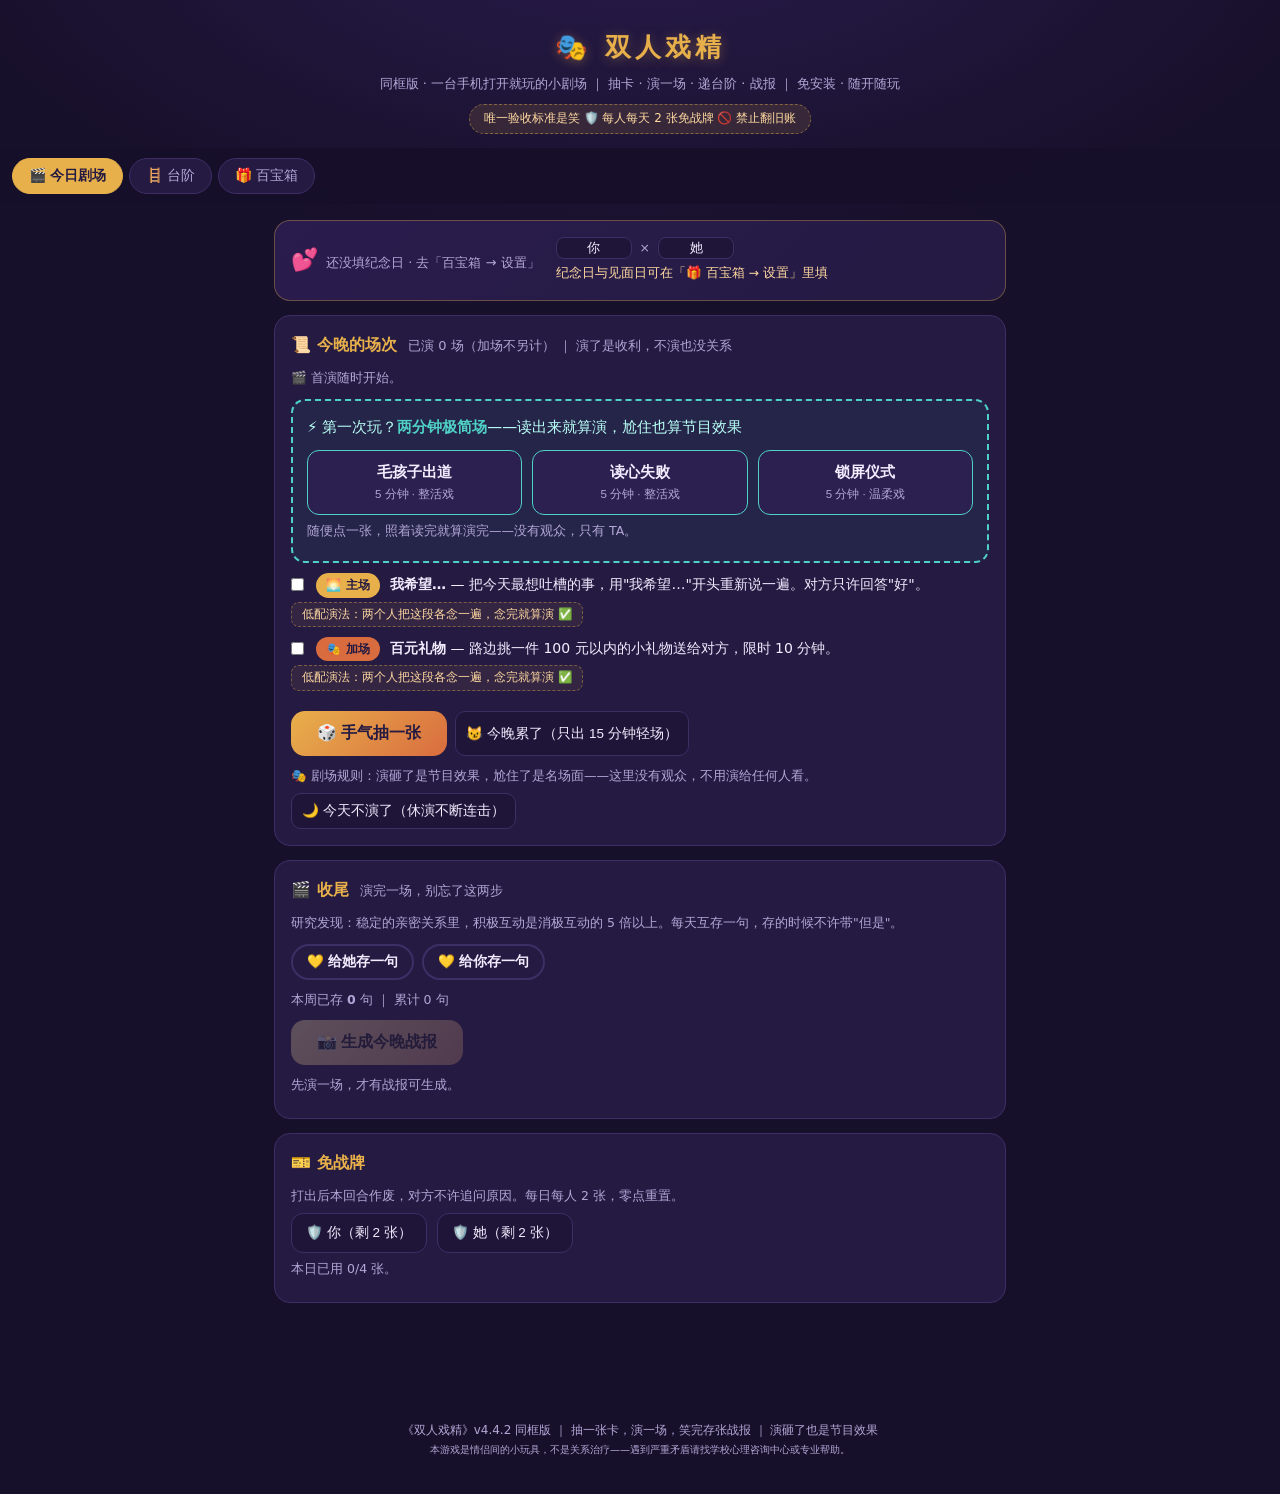
==== cloud/site/index.html @ 518f0c85 "v4.4.2: 遗留问题清理——A1 夸夸prompt改内联表单(微信iOS WebView prompt不稳定)/A2 备份卡下载链接按环境隐藏(微信主推复制到收藏)/A4 maxTouchPoin" ====
<!DOCTYPE html>
<html lang="zh-CN">
<head>
<meta charset="UTF-8">
<meta name="viewport" content="width=device-width, initial-scale=1.0">
<meta name="theme-color" content="#1c1330">
<meta name="description" content="双人戏精同框版 — 一台手机打开就玩的情侣小剧场：抽一张卡演一场、吵架递台阶、睡前互夸存战报。免安装、随开随玩。">
<title>双人戏精 · 同框版 · 一台手机的小剧场</title>
<link rel="icon" href="data:image/svg+xml,<svg xmlns='http://www.w3.org/2000/svg' viewBox='0 0 100 100'><text y='.9em' font-size='90'>🎭</text></svg>">
<link rel="stylesheet" href="css/style.css">
</head>
<body>
<header class="site">
  <h1>🎭 双人戏精</h1>
  <div class="sub">同框版 · 一台手机打开就玩的小剧场 ｜ 抽卡 · 演一场 · 递台阶 · 战报 ｜ 免安装 · 随开随玩</div>
  <div class="rule">唯一验收标准是笑 🛡️ 每人每天 2 张免战牌 🚫 禁止翻旧账</div>
</header>

<nav class="tabs">
  <button data-tab="today">🎬 今日剧场</button>
  <button data-tab="ladder">🪜 台阶</button>
  <button data-tab="treasure">🎁 百宝箱</button>
</nav>

<main>
  <section class="view" id="view-today"></section>
  <section class="view" id="view-ladder"></section>
  <section class="view" id="view-treasure"></section>
</main>

<footer>《双人戏精》v4.4.2 同框版 ｜ 抽一张卡，演一场，笑完存张战报 ｜ 演砸了也是节目效果<br><small>本游戏是情侣间的小玩具，不是关系治疗——遇到严重矛盾请找学校心理咨询中心或专业帮助。</small></footer>

<script src="js/data.js"></script>
<script src="js/engine.js"></script>
<script src="js/capsules.js"></script>
<script src="js/cloud-sync.js"></script>
<script src="js/app.js"></script>
</body>
</html>
---- cloud/site/css/style.css ----
/* 《双人戏精》深夜剧场风 */
:root {
  --bg: #17102a; --bg2: #1f1538; --card: #241a42; --card2: #2c2050;
  --ink: #f2ecff; --muted: #b3a6d6; --line: #3d2f66;
  --gold: #e8b04b; --red: #e05555; --teal: #4fd1c5;
}
* { box-sizing: border-box; margin: 0; padding: 0; }
body { font-family: "Microsoft YaHei", "PingFang SC", system-ui, sans-serif;
  background: radial-gradient(1200px 600px at 50% -100px, #2a1c4d 0%, var(--bg) 60%);
  color: var(--ink); line-height: 1.65; min-height: 100vh; }

header.site { text-align: center; padding: 26px 16px 14px; }
header.site h1 { font-size: 26px; letter-spacing: 4px; color: var(--gold); text-shadow: 0 2px 12px rgba(232,176,75,.35); }
header.site .sub { color: var(--muted); font-size: 13px; margin-top: 4px; }
header.site .rule { margin-top: 10px; display: inline-block; font-size: 12px; color: #ffd9a0;
  background: rgba(232,176,75,.12); border: 1px dashed rgba(232,176,75,.45); border-radius: 999px; padding: 4px 14px; }

nav.tabs { position: sticky; top: 0; z-index: 50; display: flex; flex-wrap: wrap; gap: 6px; padding: 10px 12px;
  background: rgba(23,16,42,.92); backdrop-filter: blur(8px); }
nav.tabs button { flex: 0 0 auto; border: 1px solid var(--line); background: var(--card); color: var(--muted);
  font-size: 14px; padding: 8px 16px; border-radius: 999px; cursor: pointer; }
nav.tabs button.active { background: var(--gold); color: #241a42; font-weight: 800; border-color: var(--gold); }

main { max-width: 760px; margin: 0 auto; padding: 16px 14px 80px; }
section.view { display: none; }
section.view.active { display: block; }
.vt { font-size: 20px; margin: 8px 0 10px; color: var(--gold); }
.count { font-size: 13px; color: var(--muted); font-weight: 400; margin-left: 6px; }

.card { background: var(--card); border: 1px solid var(--line); border-radius: 16px; padding: 16px; margin-bottom: 14px; }
.card h3 { font-size: 16px; color: var(--gold); margin-bottom: 10px; }
.hint { font-size: 12.5px; color: var(--muted); margin: 6px 0; }
.hint.gold { color: #ffd9a0; }

/* 今日剧场 */
.stage-head { display: flex; flex-wrap: wrap; gap: 10px; align-items: center; justify-content: space-between; margin-bottom: 12px; }
.streak { font-size: 14px; color: #ffd9a0; background: rgba(232,176,75,.1); border: 1px solid rgba(232,176,75,.3);
  border-radius: 999px; padding: 6px 14px; }
.streak b { font-size: 18px; color: var(--gold); }
.names input { width: 76px; background: var(--bg2); border: 1px solid var(--line); color: var(--ink);
  border-radius: 10px; padding: 6px 8px; font-size: 14px; text-align: center; }
.names .amp { color: var(--muted); margin: 0 4px; }
.q { display: block; font-size: 14px; margin: 10px 0; line-height: 1.7; }
.q input { vertical-align: -2px; margin-right: 8px; }
.suit-dot { display: inline-block; font-size: 12px; color: #241a42; font-weight: 800; border-radius: 999px; padding: 2px 10px; margin-right: 6px; }
.free-row { display: flex; gap: 10px; flex-wrap: wrap; }
.free-btn { border: 1px solid var(--line); background: var(--bg2); color: var(--ink); border-radius: 12px;
  padding: 10px 14px; font-size: 13.5px; cursor: pointer; }
.free-btn.off { opacity: .4; }
.role-grid { display: grid; grid-template-columns: repeat(auto-fit, minmax(200px, 1fr)); gap: 10px; }
.role-card { border: 1px solid var(--line); border-radius: 12px; padding: 10px 12px; background: var(--bg2); }
.role-head { font-weight: 800; color: var(--ink); margin-bottom: 4px; }
.role-btn { margin-top: 8px; border: 1px solid var(--gold); background: transparent; color: var(--gold);
  border-radius: 999px; padding: 4px 14px; cursor: pointer; font-size: 13px; font-weight: 700; }
.cta-row { text-align: center; margin-top: 16px; }
.btn { border: none; background: linear-gradient(135deg, #e8b04b, #d96c3f); color: #241a42; font-weight: 800;
  font-size: 16px; border-radius: 14px; padding: 12px 26px; cursor: pointer; }
.btn.big { width: 100%; }
.btn:disabled { opacity: .35; cursor: not-allowed; filter: grayscale(.6); }

/* 卡池 */
.draw-bar { display: flex; flex-wrap: wrap; gap: 8px; margin: 10px 0; }
.suit-btn { border: 2px solid var(--line); background: var(--card); color: var(--ink); border-radius: 999px;
  padding: 7px 14px; font-size: 13.5px; cursor: pointer; font-weight: 600; }
.suit-btn.on { background: var(--gold); color: #241a42; border-color: var(--gold); }
.filter-row { display: flex; gap: 8px; flex-wrap: wrap; margin: 8px 0; }
.filter-row select, .mini { background: var(--bg2); color: var(--ink); border: 1px solid var(--line);
  border-radius: 10px; padding: 8px 10px; font-size: 13.5px; }
.mini { cursor: pointer; }
.mini.danger { border-color: var(--red); color: var(--red); }
.dgrid { display: grid; grid-template-columns: 1fr; gap: 12px; margin-top: 10px; }
@media (min-width: 640px) { .dgrid { grid-template-columns: 1fr 1fr; } }
.dcard { background: var(--card2); border: 1px solid var(--c, var(--line)); border-left-width: 5px;
  border-radius: 14px; padding: 12px 14px; box-shadow: 0 4px 18px rgba(0,0,0,.25); }
.dc-top { display: flex; justify-content: space-between; align-items: center; flex-wrap: wrap; gap: 6px; margin-bottom: 6px; }
.dc-suit { color: #241a42; font-size: 12px; font-weight: 800; border-radius: 999px; padding: 2px 10px; }
.dc-meta { font-size: 11.5px; color: var(--muted); }
.dcard h4 { font-size: 15.5px; margin-bottom: 4px; }
.dcard p { font-size: 13.5px; color: #d8cfef; }
.done-btn { margin-top: 10px; border: 1px solid var(--gold); background: transparent; color: var(--gold);
  border-radius: 999px; padding: 5px 16px; font-size: 12.5px; cursor: pointer; font-weight: 700; }
.done-btn.did { border-color: var(--teal); color: var(--teal); cursor: default; }

/* 需求条 */
.need-cols { display: grid; grid-template-columns: 1fr 1fr; gap: 14px; }
@media (max-width: 620px) { .need-cols { grid-template-columns: 1fr; } }
.need-col > b { display: block; color: var(--gold); margin-bottom: 6px; font-size: 15px; }
.need-chip { display: flex; justify-content: space-between; align-items: center; font-size: 13.5px;
  border: 1px solid var(--line); border-radius: 12px; padding: 8px 12px; margin: 6px 0; cursor: pointer; background: var(--bg2); }
.need-chip.lv1 { border-color: #e6c46a; background: rgba(230,196,106,.08); }
.need-chip.lv1 b { color: #e6c46a; }
.need-chip.lv2 { border-color: var(--red); background: rgba(224,85,85,.12); }
.need-chip.lv2 b { color: var(--red); }
.charge { font-size: 12.5px; color: #ffd9a0; background: rgba(232,176,75,.08); border: 1px dashed rgba(232,176,75,.4);
  border-radius: 10px; padding: 6px 10px; margin: 4px 0 8px; }

/* 成就与日志 */
.ach-grid { display: grid; grid-template-columns: repeat(auto-fill, minmax(150px, 1fr)); gap: 10px; }
.ach { border: 1px solid var(--line); border-radius: 12px; padding: 12px; text-align: center; background: var(--bg2); opacity: .45; }
.ach.on { opacity: 1; border-color: var(--gold); box-shadow: 0 0 14px rgba(232,176,75,.15); }
.ach b { display: block; margin: 4px 0 2px; font-size: 14px; }
.ach span { font-size: 11.5px; color: var(--muted); }
.timeline .titem { border: 1px solid var(--line); border-radius: 12px; padding: 10px 12px; margin: 8px 0; background: var(--bg2); }
.tdate { font-size: 13px; color: var(--muted); margin-bottom: 6px; }
.note { width: 100%; background: var(--card); border: 1px solid var(--line); color: var(--ink);
  border-radius: 10px; padding: 7px 10px; font-size: 13px; }

#toast { position: fixed; left: 50%; bottom: 26px; transform: translateX(-50%) translateY(20px);
  max-width: 540px; width: calc(100% - 32px); background: #34255e; color: #fff; font-size: 13.5px;
  border: 1px solid var(--line); border-radius: 12px; padding: 12px 16px;
  box-shadow: 0 8px 30px rgba(0,0,0,.5); opacity: 0; pointer-events: none; transition: all .3s; z-index: 999; line-height: 1.6; }
#toast.show { opacity: 1; transform: translateX(-50%) translateY(0); }
#toast.err { background: #6b1f34; max-height: 40vh; overflow-y: auto; }

footer { text-align: center; color: var(--muted); font-size: 12px; padding: 24px 16px 34px; }
@media print { header.site, nav.tabs, footer, .btn, .free-btn, .done-btn { display: none !important; } body { background: #fff; color: #000; } }

/* 盲评A 修复 */
.suit-btn .remain { font-size: 11px; opacity: .75; font-weight: 400; }
.need-main { display: flex; justify-content: space-between; align-items: center; width: 100%; }
.need-low { font-size: 11.5px; color: var(--muted); margin-top: 2px; width: 100%; }

.ach-hint { display: block; font-size: 11px; color: #ffd9a0; margin: 2px 0; }

/* v2：台阶/存折/电量/开演条/免检 */
.strip { display: inline-flex; gap: 2px; margin-left: 8px; vertical-align: 1px; }
.dot { width: 6px; height: 6px; border-radius: 2px; background: var(--line); display: inline-block; }
.dot.done { background: var(--gold); }
.dot.rest { background: var(--teal); }
.seg { display: flex; gap: 8px; }
.seg-btn { flex: 1; border: 1px solid var(--line); background: var(--bg2); color: var(--muted);
  border-radius: 12px; padding: 10px 8px; cursor: pointer; font-size: 14px; }
.seg-btn.on { border-color: var(--gold); color: var(--gold); background: rgba(232,176,75,.08); font-weight: 700; }
.repair-pending { border: 1px dashed var(--gold); border-radius: 12px; padding: 12px; text-align: center; }
.rp-text { font-size: 16px; margin-bottom: 10px; }
.rp-btns { display: flex; gap: 10px; justify-content: center; }
.rp-catch { padding: 8px 22px; }
.praise-list { margin-top: 8px; }
.praise-item { font-size: 13px; color: #ffd9a0; border-left: 3px solid var(--gold); padding: 4px 10px; margin: 5px 0; background: rgba(232,176,75,.06); border-radius: 0 8px 8px 0; }
.lock-btn { border: 1px solid var(--line); background: transparent; color: var(--muted); font-size: 11px;
  border-radius: 999px; padding: 2px 10px; cursor: pointer; margin-left: 8px; vertical-align: 2px; }
.lock-btn.on { border-color: var(--teal); color: var(--teal); }
.need-chip.locked { opacity: .45; }
.rest { border-color: var(--teal); }
.rulebox { font-size: 12.5px; color: #ffd9a0; background: rgba(232,176,75,.07); border: 1px dashed rgba(232,176,75,.35);
  border-radius: 10px; padding: 8px 12px; margin: 8px 0; }

/* v1.2 节拍 / 今日需要 */
.need-today-col b { color: var(--gold); display: block; margin-bottom: 6px; }
.need-input { width: 100%; background: var(--bg2); border: 1px solid var(--line); color: var(--ink);
  border-radius: 10px; padding: 8px 10px; font-size: 13.5px; }
.need-quick { display: flex; flex-wrap: wrap; gap: 6px; margin-top: 6px; }
.need-quick .chip { font-size: 11.5px; border: 1px solid var(--line); border-radius: 999px;
  padding: 3px 10px; cursor: pointer; color: var(--muted); background: var(--card); }
.need-quick .chip:hover { color: var(--gold); border-color: var(--gold); }
.need-grid { display: grid; grid-template-columns: 1fr 1fr; gap: 14px; }
@media (max-width: 620px) { .need-grid { grid-template-columns: 1fr; } }
.due-line b { color: var(--gold); }

/* v2.0 campus */
.love-days { display: flex; align-items: center; gap: 16px; flex-wrap: wrap; background: linear-gradient(135deg, #2a1c4d, #241a42); border: 1px solid rgba(232,176,75,.35); }
.ld-num b { font-size: 42px; color: var(--gold); font-weight: 800; }
.ld-num span { color: var(--muted); margin-left: 4px; }
.ld-set { display: flex; flex-direction: column; gap: 4px; font-size: 12.5px; color: var(--muted); flex: 1; min-width: 200px; }
.ld-set input { background: var(--bg2); border: 1px solid var(--line); color: var(--ink); border-radius: 8px; padding: 3px 8px; font-size: 12.5px; }
.ld-next { color: #ffd9a0; }
.miss-btn { border: 2px solid var(--gold); background: rgba(232,176,75,.1); color: var(--gold); font-size: 14px; font-weight: 700; border-radius: 999px; padding: 10px 18px; cursor: pointer; }
.miss-btn:active { transform: scale(.96); }
.things-bar { height: 10px; background: var(--bg2); border-radius: 999px; overflow: hidden; margin: 8px 0; }
.things-bar span { display: block; height: 100%; background: linear-gradient(90deg, var(--gold), #d96c3f); border-radius: 999px; transition: width .4s; }
.things-grid { display: grid; grid-template-columns: 1fr; gap: 8px; margin-top: 10px; }
@media (min-width: 640px) { .things-grid { grid-template-columns: 1fr 1fr; } }
.thing { display: flex; align-items: center; gap: 8px; text-align: left; background: var(--card); border: 1px solid var(--line); color: var(--ink); border-radius: 12px; padding: 9px 12px; font-size: 13.5px; cursor: pointer; }
.thing .tnum { font-size: 11px; color: var(--muted); font-weight: 700; }
.thing.did { border-color: var(--teal); background: rgba(79,209,197,.07); }
.thing.did::after { content: '✅'; margin-left: auto; }

/* 回应卡 */
.respond-card { border: 2px solid var(--gold); border-radius: 14px; padding: 12px 14px;
  background: linear-gradient(140deg, rgba(232,176,75,.12), var(--card2) 60%); margin-top: 10px; }
.respond-card p { font-size: 14.5px; margin: 4px 0; }
.ack-banner { background: rgba(79,209,197,.12); border: 1px solid var(--teal); color: #b8fff5;
  border-radius: 12px; padding: 10px 14px; font-size: 14px; margin: 8px 0; }

.charge-remote { display: block; font-size: 11.5px; color: var(--muted); margin-top: 3px; }

/* v4.0 同框版 */
.restbox { border: 1px dashed var(--teal); color: #b8fff5; border-radius: 12px; padding: 10px 14px;
  font-size: 13.5px; display: flex; align-items: center; justify-content: space-between; gap: 10px; flex-wrap: wrap; }
.ladder-tip { border-color: var(--gold); background: rgba(232,176,75,.08); }
.ladder-tip a { color: var(--gold); }
.report-img { width: 100%; max-width: 420px; display: block; margin: 10px auto; border-radius: 14px;
  border: 1px solid var(--line); box-shadow: 0 6px 24px rgba(0,0,0,.35); }
.dl-btn { text-decoration: none; display: inline-block; font-size: 14px; padding: 9px 20px; }
.cap { border: 1px solid var(--line); border-radius: 12px; padding: 10px 12px; margin: 8px 0; background: var(--bg2); font-size: 13.5px; }
.cap.locked { border-color: rgba(91,143,185,.6); }
.cap.ready { border-color: var(--teal); }
.cap.opened { opacity: .7; }
.cap-meta { font-size: 11.5px; color: var(--muted); margin-top: 4px; }
.warnbox { font-size: 12.5px; color: #ffd9a0; background: rgba(224,85,85,.1); border: 1px dashed rgba(224,85,85,.45);
  border-radius: 10px; padding: 8px 12px; margin: 8px 0; }
.free-btn:disabled { cursor: not-allowed; }

/* v4.4 N2/N3:极简场与低配演法 */
.quickstart { border: 2px dashed var(--teal); border-radius: 14px; padding: 14px; margin: 10px 0; background: rgba(79,209,197,.06); }
.qs-head { font-size: 15px; color: #b8fff5; margin-bottom: 10px; }
.qs-head b { color: var(--teal); }
.qs-cards { display: flex; gap: 10px; flex-wrap: wrap; }
.qs-card { flex: 1 1 140px; background: var(--card2); border: 1px solid var(--teal); color: var(--ink);
  border-radius: 12px; padding: 12px 10px; cursor: pointer; text-align: center; }
.qs-card b { display: block; font-size: 15px; margin-bottom: 4px; }
.qs-card span { font-size: 11.5px; color: var(--muted); }
.qs-card:active { transform: scale(.97); }
.lowmode { display: inline-block; font-size: 11.5px; color: #ffd9a0; background: rgba(232,176,75,.08);
  border: 1px dashed rgba(232,176,75,.4); border-radius: 8px; padding: 2px 10px; margin-top: 4px; }
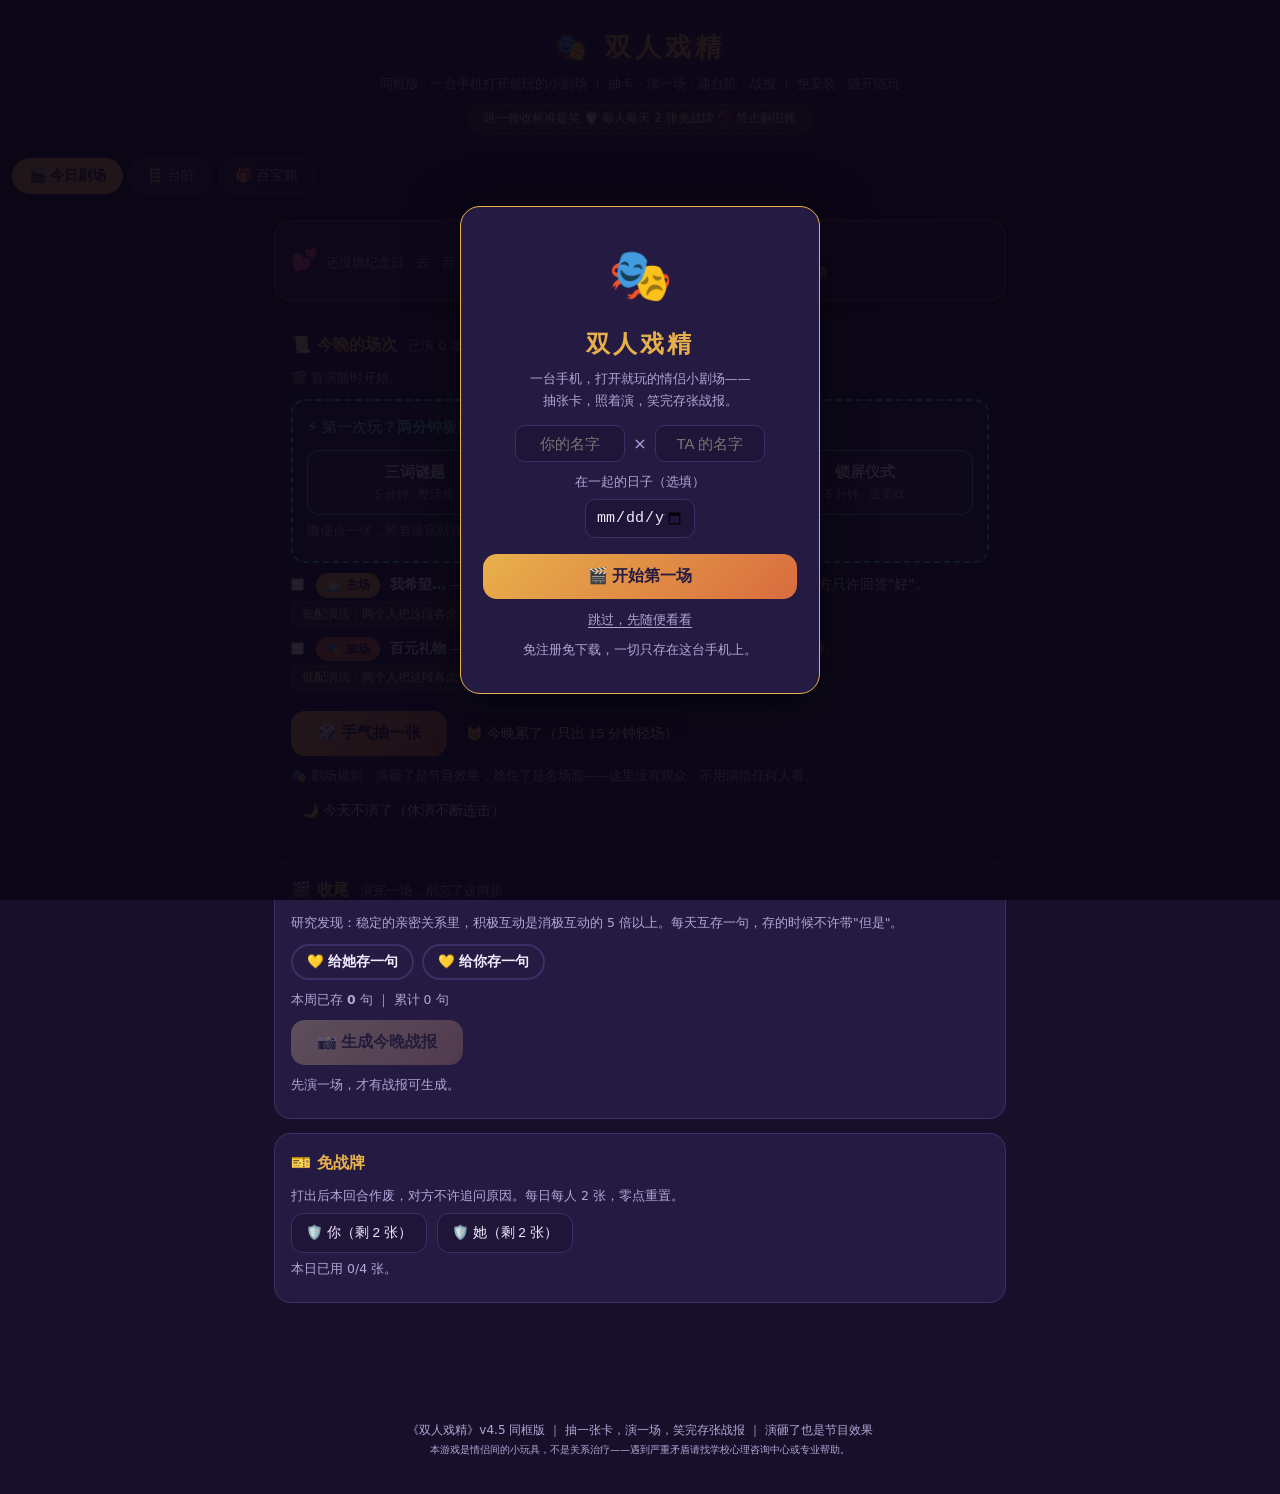
==== commit 00447ad6: "v4.5: 首次引导(单屏:名字+纪念日选填+一键进第一场,可跳过)+N5.1真二维码(矩阵离线预生成内嵌,战报底部+台阶卡右下,结构测试4项护扫出性)+跨午夜自动刷新(60s轮询+回前台检测)+每周" ====
--- a/cloud/site/index.html
+++ b/cloud/site/index.html
@@ -28,7 +28,7 @@
   <section class="view" id="view-treasure"></section>
 </main>
 
-<footer>《双人戏精》v4.4.2 同框版 ｜ 抽一张卡，演一场，笑完存张战报 ｜ 演砸了也是节目效果<br><small>本游戏是情侣间的小玩具，不是关系治疗——遇到严重矛盾请找学校心理咨询中心或专业帮助。</small></footer>
+<footer>《双人戏精》v4.5 同框版 ｜ 抽一张卡，演一场，笑完存张战报 ｜ 演砸了也是节目效果<br><small>本游戏是情侣间的小玩具，不是关系治疗——遇到严重矛盾请找学校心理咨询中心或专业帮助。</small></footer>
 
 <script src="js/data.js"></script>
 <script src="js/engine.js"></script>
--- a/cloud/site/css/style.css
+++ b/cloud/site/css/style.css
@@ -213,3 +213,26 @@
 .qs-card:active { transform: scale(.97); }
 .lowmode { display: inline-block; font-size: 11.5px; color: #ffd9a0; background: rgba(232,176,75,.08);
   border: 1px dashed rgba(232,176,75,.4); border-radius: 8px; padding: 2px 10px; margin-top: 4px; }
+
+/* v4.5:首次引导 + 百宝箱锚点 */
+#onboard { position: fixed; inset: 0; z-index: 200; background: rgba(10, 6, 20, .9);
+  display: flex; align-items: center; justify-content: center; padding: 20px; }
+.onboard-card { background: var(--card); border: 1px solid var(--gold); border-radius: 20px;
+  padding: 26px 22px; max-width: 360px; width: 100%; text-align: center; box-shadow: 0 10px 50px rgba(0,0,0,.5); }
+.ob-logo { font-size: 52px; }
+.onboard-card h2 { color: var(--gold); letter-spacing: 3px; margin: 6px 0 4px; font-size: 24px; }
+.ob-sub { color: var(--muted); font-size: 13px; margin-bottom: 14px; }
+.ob-names { display: flex; align-items: center; gap: 8px; justify-content: center; margin: 10px 0; }
+.ob-names span { color: var(--muted); }
+.ob-names input, .ob-date input { background: var(--bg2); border: 1px solid var(--line); color: var(--ink);
+  border-radius: 10px; padding: 9px 10px; font-size: 15px; text-align: center; width: 110px; }
+.ob-date { display: block; font-size: 12.5px; color: var(--muted); margin: 8px 0 14px; }
+.ob-date input { display: block; margin: 6px auto 0; }
+.onboard-card .btn.big { margin-top: 2px; }
+.ob-skip { background: none; border: none; color: var(--muted); font-size: 13px; margin-top: 12px;
+  cursor: pointer; text-decoration: underline; text-underline-offset: 3px; }
+.toc-row { display: flex; flex-wrap: wrap; gap: 6px; margin-bottom: 12px; position: sticky; top: 52px;
+  background: rgba(23,16,42,.95); padding: 8px 0; z-index: 40; border-bottom: 1px solid var(--line); }
+.toc-row button { border: 1px solid var(--line); background: var(--card); color: var(--muted);
+  font-size: 12.5px; border-radius: 999px; padding: 5px 12px; cursor: pointer; }
+.toc-row button:active { color: var(--gold); border-color: var(--gold); }
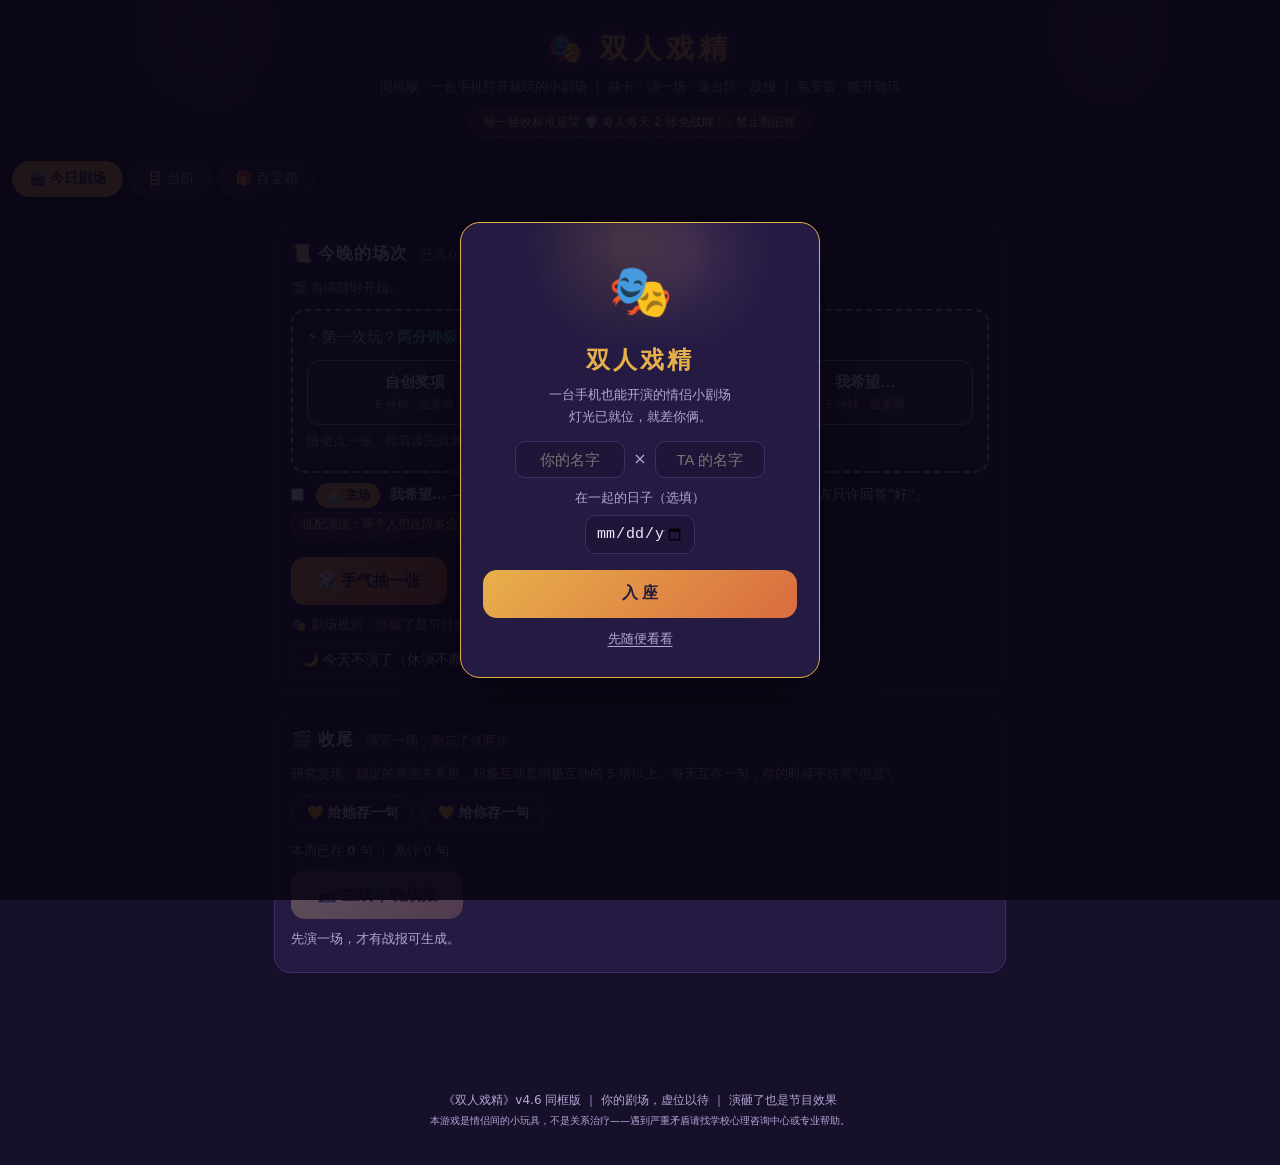
==== commit ca148bce: "v4.6: UI设计师方案落地——三幕式引导(艺名/入座→选台(同框/异地分岔)→邀请函(canvas 双追光+虚位以待+大号房间码+域名QR+可复制#r=邀请链接))/#r=hash 扫码自动入座(" ====
--- a/cloud/site/index.html
+++ b/cloud/site/index.html
@@ -28,7 +28,7 @@
   <section class="view" id="view-treasure"></section>
 </main>
 
-<footer>《双人戏精》v4.5 同框版 ｜ 抽一张卡，演一场，笑完存张战报 ｜ 演砸了也是节目效果<br><small>本游戏是情侣间的小玩具，不是关系治疗——遇到严重矛盾请找学校心理咨询中心或专业帮助。</small></footer>
+<footer>《双人戏精》v4.6 同框版 ｜ 你的剧场，虚位以待 ｜ 演砸了也是节目效果<br><small>本游戏是情侣间的小玩具，不是关系治疗——遇到严重矛盾请找学校心理咨询中心或专业帮助。</small></footer>
 
 <script src="js/data.js"></script>
 <script src="js/engine.js"></script>
--- a/cloud/site/css/style.css
+++ b/cloud/site/css/style.css
@@ -2,15 +2,23 @@
 :root {
   --bg: #17102a; --bg2: #1f1538; --card: #241a42; --card2: #2c2050;
   --ink: #f2ecff; --muted: #b3a6d6; --line: #3d2f66;
-  --gold: #e8b04b; --red: #e05555; --teal: #4fd1c5;
+  --gold: #e8b04b; --red: #e05555; --teal: #4fd1c5; --pink: #e8a0a0;
+  --serif: Georgia, "Noto Serif SC", "Songti SC", "STSong", serif;
 }
 * { box-sizing: border-box; margin: 0; padding: 0; }
 body { font-family: "Microsoft YaHei", "PingFang SC", system-ui, sans-serif;
   background: radial-gradient(1200px 600px at 50% -100px, #2a1c4d 0%, var(--bg) 60%);
   color: var(--ink); line-height: 1.65; min-height: 100vh; }
 
-header.site { text-align: center; padding: 26px 16px 14px; }
-header.site h1 { font-size: 26px; letter-spacing: 4px; color: var(--gold); text-shadow: 0 2px 12px rgba(232,176,75,.35); }
+header.site { text-align: center; padding: 26px 16px 14px; position: relative; overflow: hidden; }
+/* v4.6 品牌记忆点:交叉双追光(金+暖粉两束半透明光) */
+header.site::before, header.site::after, .onboard-card::before, .onboard-card::after {
+  content: ''; position: absolute; pointer-events: none; border-radius: 50%; }
+header.site::before { top: -120px; left: 6%; width: 260px; height: 300px;
+  background: radial-gradient(closest-side, rgba(232,176,75,.16), transparent 72%); }
+header.site::after { top: -100px; right: 4%; width: 230px; height: 280px;
+  background: radial-gradient(closest-side, rgba(232,160,160,.12), transparent 72%); }
+header.site h1 { font-family: var(--serif); font-size: 28px; letter-spacing: 5px; color: var(--gold); text-shadow: 0 2px 12px rgba(232,176,75,.35); }
 header.site .sub { color: var(--muted); font-size: 13px; margin-top: 4px; }
 header.site .rule { margin-top: 10px; display: inline-block; font-size: 12px; color: #ffd9a0;
   background: rgba(232,176,75,.12); border: 1px dashed rgba(232,176,75,.45); border-radius: 999px; padding: 4px 14px; }
@@ -24,11 +32,12 @@
 main { max-width: 760px; margin: 0 auto; padding: 16px 14px 80px; }
 section.view { display: none; }
 section.view.active { display: block; }
-.vt { font-size: 20px; margin: 8px 0 10px; color: var(--gold); }
+.vt { font-size: 22px; margin: 8px 0 10px; color: var(--gold); font-family: var(--serif); letter-spacing: 1px; }
 .count { font-size: 13px; color: var(--muted); font-weight: 400; margin-left: 6px; }
 
 .card { background: var(--card); border: 1px solid var(--line); border-radius: 16px; padding: 16px; margin-bottom: 14px; }
-.card h3 { font-size: 16px; color: var(--gold); margin-bottom: 10px; }
+.card h3 { font-size: 17px; color: var(--ink); font-family: var(--serif); letter-spacing: 1px; margin-bottom: 10px; }
+.card h3 .count { font-family: "Microsoft YaHei", sans-serif; letter-spacing: 0; }
 .hint { font-size: 12.5px; color: var(--muted); margin: 6px 0; }
 .hint.gold { color: #ffd9a0; }
 
@@ -54,9 +63,16 @@
   border-radius: 999px; padding: 4px 14px; cursor: pointer; font-size: 13px; font-weight: 700; }
 .cta-row { text-align: center; margin-top: 16px; }
 .btn { border: none; background: linear-gradient(135deg, #e8b04b, #d96c3f); color: #241a42; font-weight: 800;
-  font-size: 16px; border-radius: 14px; padding: 12px 26px; cursor: pointer; }
+  font-size: 16px; border-radius: 14px; padding: 13px 26px; cursor: pointer; min-height: 48px; }
 .btn.big { width: 100%; }
 .btn:disabled { opacity: .35; cursor: not-allowed; filter: grayscale(.6); }
+
+/* v4.6 按钮三级制:suit-btn 降为描边级(金色只留给 CTA) */
+.suit-btn { border: 1px solid var(--line); background: transparent; color: var(--ink); border-radius: 999px;
+  padding: 8px 16px; font-size: 13.5px; cursor: pointer; font-weight: 600; }
+.suit-btn:active { border-color: var(--gold); color: var(--gold); }
+.suit-btn.on { background: var(--gold); color: #241a42; border-color: var(--gold); }
+.praise-btn { border-color: rgba(232,160,160,.55); color: var(--pink); } /* 烛光暖粉:互夸专属 */
 
 /* 卡池 */
 .draw-bar { display: flex; flex-wrap: wrap; gap: 8px; margin: 10px 0; }
@@ -236,3 +252,20 @@
 .toc-row button { border: 1px solid var(--line); background: var(--card); color: var(--muted);
   font-size: 12.5px; border-radius: 999px; padding: 5px 12px; cursor: pointer; }
 .toc-row button:active { color: var(--gold); border-color: var(--gold); }
+
+/* v4.6 三幕式引导:选台大卡/戏票/更多场次折叠 */
+.onboard-card { position: relative; overflow: hidden; }
+.onboard-card::before { top: -130px; left: 8%; width: 260px; height: 300px;
+  background: radial-gradient(closest-side, rgba(232,176,75,.16), transparent 72%); }
+.onboard-card::after { top: -110px; right: 4%; width: 230px; height: 280px;
+  background: radial-gradient(closest-side, rgba(232,160,160,.12), transparent 72%); }
+.onboard-card > * { position: relative; }
+.ob-mode { display: block; width: 100%; background: var(--bg2); border: 1px solid var(--line); color: var(--ink);
+  border-radius: 14px; padding: 14px 16px; margin: 10px 0; cursor: pointer; text-align: left; }
+.ob-mode:active { border-color: var(--gold); }
+.ob-mode b { display: block; font-size: 17px; font-family: var(--serif); letter-spacing: 1px; }
+.ob-mode span { display: block; font-size: 12.5px; color: var(--muted); margin-top: 4px; }
+.jt-input { background: var(--bg2); border: 1px solid var(--line); color: var(--ink); border-radius: 10px;
+  padding: 10px; font-size: 16px; text-align: center; width: 100%; margin: 8px 0 4px; }
+details.more-shows { margin-top: 8px; border-top: 1px dashed var(--line); padding-top: 6px; }
+details.more-shows summary { font-size: 12.5px; color: var(--muted); cursor: pointer; padding: 4px 0; }
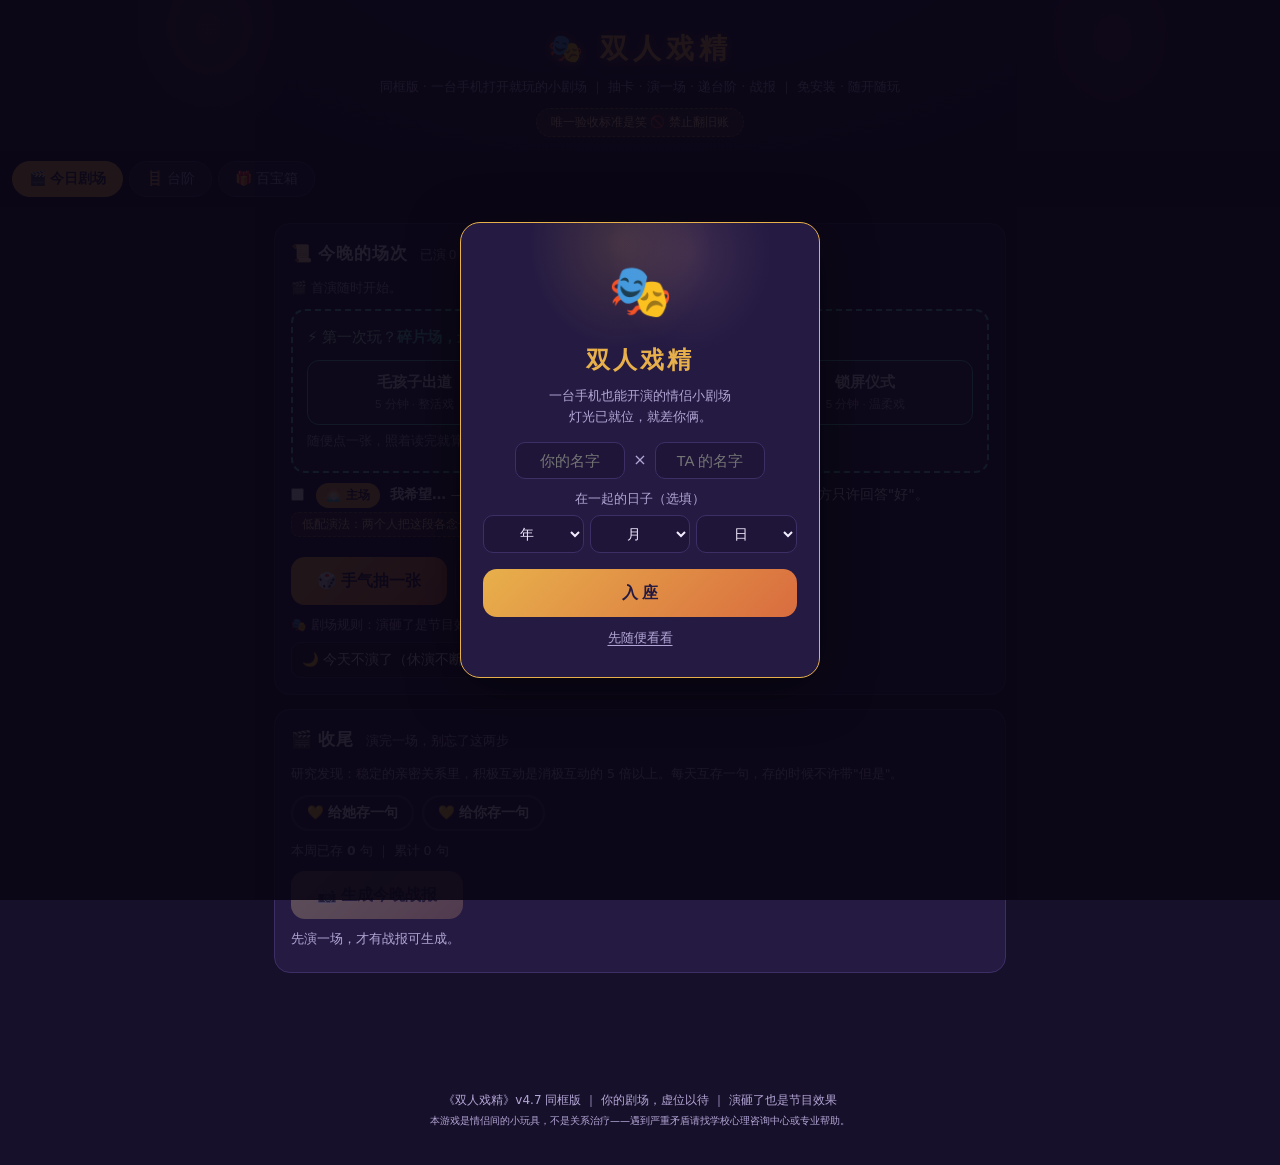
==== commit e8613f96: "v4.7: 组织化流水线交付——10 agent 盲评+联席讨论定案+研发总监 5 卡+5 开发 agent 实修+8 测试 agent 两轮交叉(45+用例) 修复清单: - P0 胶囊到期全文裸奔" ====
--- a/cloud/site/index.html
+++ b/cloud/site/index.html
@@ -13,7 +13,7 @@
 <header class="site">
   <h1>🎭 双人戏精</h1>
   <div class="sub">同框版 · 一台手机打开就玩的小剧场 ｜ 抽卡 · 演一场 · 递台阶 · 战报 ｜ 免安装 · 随开随玩</div>
-  <div class="rule">唯一验收标准是笑 🛡️ 每人每天 2 张免战牌 🚫 禁止翻旧账</div>
+  <div class="rule">唯一验收标准是笑 🚫 禁止翻旧账</div>
 </header>
 
 <nav class="tabs">
@@ -28,7 +28,7 @@
   <section class="view" id="view-treasure"></section>
 </main>
 
-<footer>《双人戏精》v4.6 同框版 ｜ 你的剧场，虚位以待 ｜ 演砸了也是节目效果<br><small>本游戏是情侣间的小玩具，不是关系治疗——遇到严重矛盾请找学校心理咨询中心或专业帮助。</small></footer>
+<footer>《双人戏精》v4.7 同框版 ｜ 你的剧场，虚位以待 ｜ 演砸了也是节目效果<br><small>本游戏是情侣间的小玩具，不是关系治疗——遇到严重矛盾请找学校心理咨询中心或专业帮助。</small></footer>
 
 <script src="js/data.js"></script>
 <script src="js/engine.js"></script>
--- a/cloud/site/css/style.css
+++ b/cloud/site/css/style.css
@@ -269,3 +269,9 @@
   padding: 10px; font-size: 16px; text-align: center; width: 100%; margin: 8px 0 4px; }
 details.more-shows { margin-top: 8px; border-top: 1px dashed var(--line); padding-top: 6px; }
 details.more-shows summary { font-size: 12.5px; color: var(--muted); cursor: pointer; padding: 4px 0; }
+
+/* v4.6.1 三下拉日期(替代原生 date 控件,全环境一致) */
+.date3 { display: flex; gap: 6px; }
+.date3 select { flex: 1; background: var(--bg2); border: 1px solid var(--line); color: var(--ink);
+  border-radius: 10px; padding: 9px 4px; font-size: 14px; text-align: center; }
+.ob-date .date3 { margin-top: 6px; }
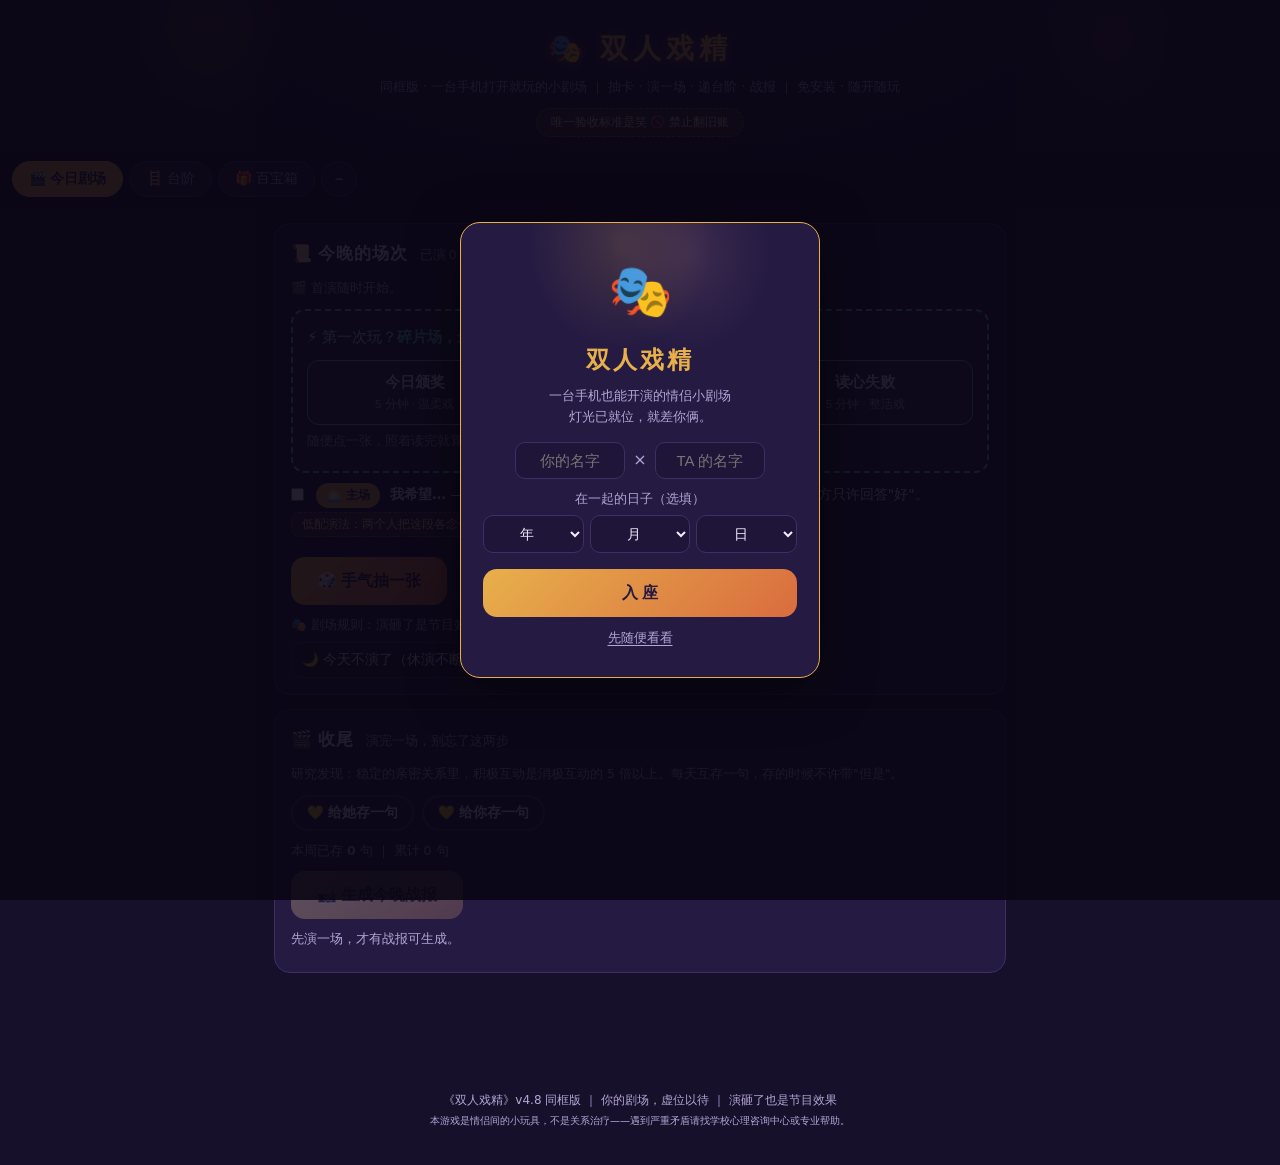
==== commit 40b2fb20: "v4.8: 第二轮实测修复流水线交付——N1 战报隐私(CP昵称+台词折叠,QR不变)/N2 夸夸但是内联红字/N3 join限流双闸((ip,code)≤20+IP失败≤100+三失败统一404防枚" ====
--- a/cloud/site/index.html
+++ b/cloud/site/index.html
@@ -20,6 +20,7 @@
   <button data-tab="today">🎬 今日剧场</button>
   <button data-tab="ladder">🪜 台阶</button>
   <button data-tab="treasure">🎁 百宝箱</button>
+  <button id="qh-btn" class="qh-btn" title="快速隐藏">−</button>
 </nav>
 
 <main>
@@ -28,7 +29,7 @@
   <section class="view" id="view-treasure"></section>
 </main>
 
-<footer>《双人戏精》v4.7 同框版 ｜ 你的剧场，虚位以待 ｜ 演砸了也是节目效果<br><small>本游戏是情侣间的小玩具，不是关系治疗——遇到严重矛盾请找学校心理咨询中心或专业帮助。</small></footer>
+<footer>《双人戏精》v4.8 同框版 ｜ 你的剧场，虚位以待 ｜ 演砸了也是节目效果<br><small>本游戏是情侣间的小玩具，不是关系治疗——遇到严重矛盾请找学校心理咨询中心或专业帮助。</small></footer>
 
 <script src="js/data.js"></script>
 <script src="js/engine.js"></script>
--- a/cloud/site/css/style.css
+++ b/cloud/site/css/style.css
@@ -275,3 +275,10 @@
 .date3 select { flex: 1; background: var(--bg2); border: 1px solid var(--line); color: var(--ink);
   border-radius: 10px; padding: 9px 4px; font-size: 14px; text-align: center; }
 .ob-date .date3 { margin-top: 6px; }
+
+/* K4: N2 夸夸"但是"内联红字(#praise-text 下方常驻提示,正常保存即清除) */
+.praise-err { color: var(--red); font-size: 12.5px; margin: 4px 0; }
+
+/* K4: N8 快速隐藏入口(nav 末尾 mini"−",title=快速隐藏) */
+nav.tabs button.qh-btn { flex: 0 0 auto; padding: 8px 13px; font-weight: 700; line-height: 1.2; }
+nav.tabs button.qh-btn:active { border-color: var(--gold); color: var(--gold); }
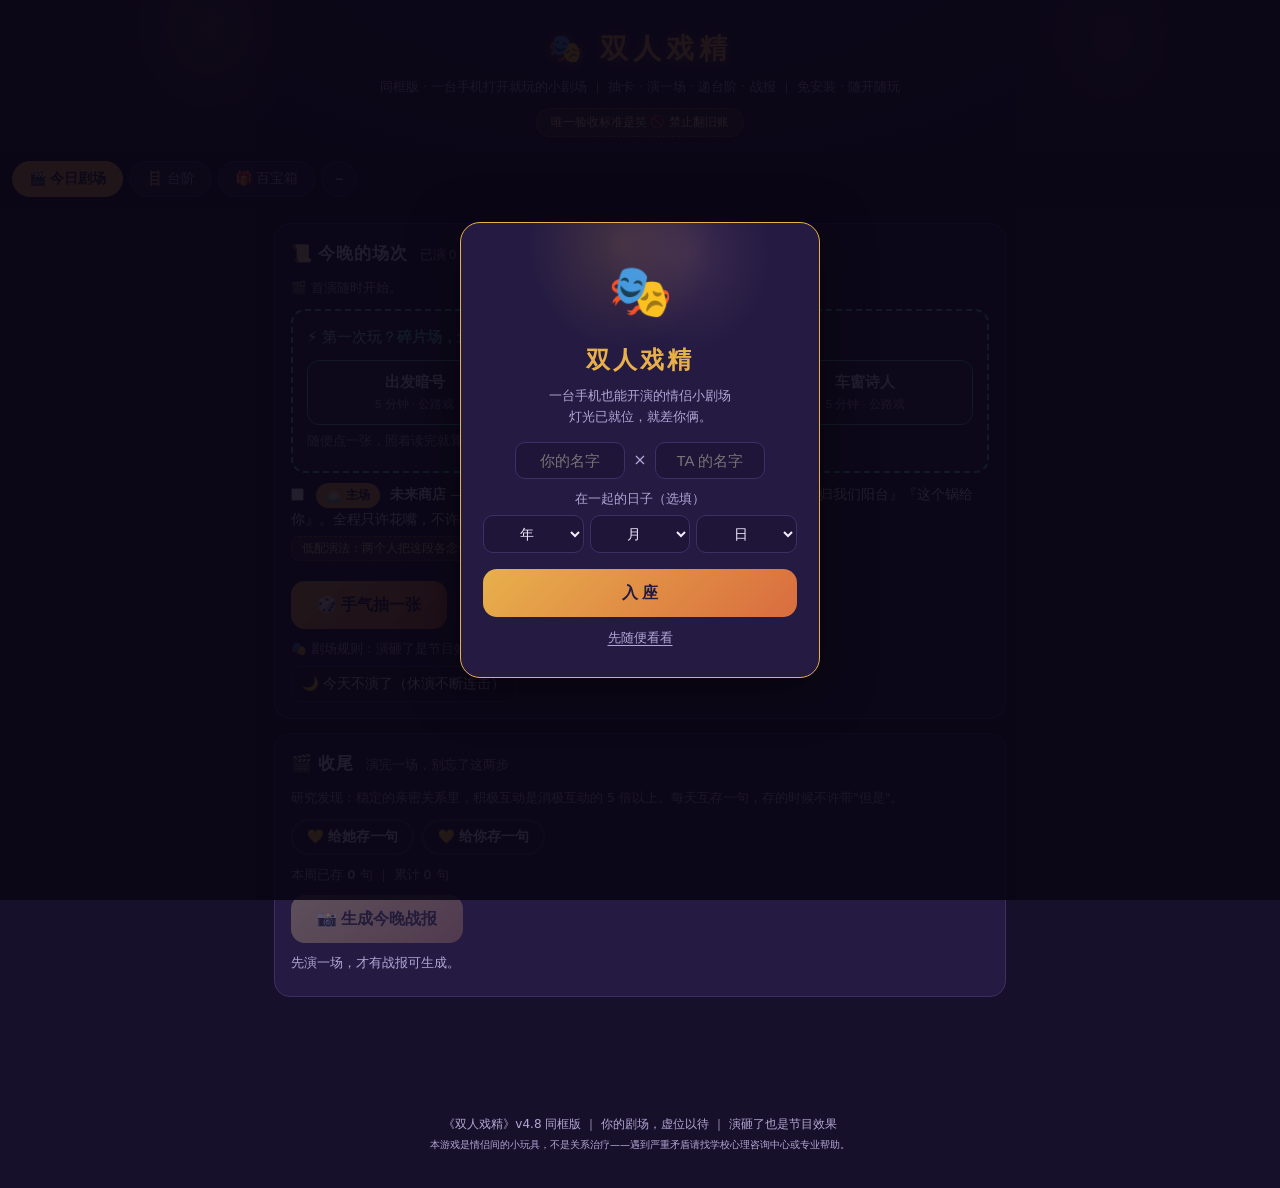
==== commit 53cb4956: "v4.8.1 P0修复: cloud/site/index.html 改用构建产物(原复制源文件导致 yangch.website 丢96卡池只跑32张兜底——T1 实测抓出);site 目录精简为自" ====
--- a/cloud/site/index.html
+++ b/cloud/site/index.html
@@ -7,7 +7,293 @@
 <meta name="description" content="双人戏精同框版 — 一台手机打开就玩的情侣小剧场：抽一张卡演一场、吵架递台阶、睡前互夸存战报。免安装、随开随玩。">
 <title>双人戏精 · 同框版 · 一台手机的小剧场</title>
 <link rel="icon" href="data:image/svg+xml,<svg xmlns='http://www.w3.org/2000/svg' viewBox='0 0 100 100'><text y='.9em' font-size='90'>🎭</text></svg>">
-<link rel="stylesheet" href="css/style.css">
+<style>
+/* 《双人戏精》深夜剧场风 */
+:root {
+  --bg: #17102a; --bg2: #1f1538; --card: #241a42; --card2: #2c2050;
+  --ink: #f2ecff; --muted: #b3a6d6; --line: #3d2f66;
+  --gold: #e8b04b; --red: #e05555; --teal: #4fd1c5; --pink: #e8a0a0;
+  --serif: Georgia, "Noto Serif SC", "Songti SC", "STSong", serif;
+}
+* { box-sizing: border-box; margin: 0; padding: 0; }
+body { font-family: "Microsoft YaHei", "PingFang SC", system-ui, sans-serif;
+  background: radial-gradient(1200px 600px at 50% -100px, #2a1c4d 0%, var(--bg) 60%);
+  color: var(--ink); line-height: 1.65; min-height: 100vh; }
+
+header.site { text-align: center; padding: 26px 16px 14px; position: relative; overflow: hidden; }
+/* v4.6 品牌记忆点:交叉双追光(金+暖粉两束半透明光) */
+header.site::before, header.site::after, .onboard-card::before, .onboard-card::after {
+  content: ''; position: absolute; pointer-events: none; border-radius: 50%; }
+header.site::before { top: -120px; left: 6%; width: 260px; height: 300px;
+  background: radial-gradient(closest-side, rgba(232,176,75,.16), transparent 72%); }
+header.site::after { top: -100px; right: 4%; width: 230px; height: 280px;
+  background: radial-gradient(closest-side, rgba(232,160,160,.12), transparent 72%); }
+header.site h1 { font-family: var(--serif); font-size: 28px; letter-spacing: 5px; color: var(--gold); text-shadow: 0 2px 12px rgba(232,176,75,.35); }
+header.site .sub { color: var(--muted); font-size: 13px; margin-top: 4px; }
+header.site .rule { margin-top: 10px; display: inline-block; font-size: 12px; color: #ffd9a0;
+  background: rgba(232,176,75,.12); border: 1px dashed rgba(232,176,75,.45); border-radius: 999px; padding: 4px 14px; }
+
+nav.tabs { position: sticky; top: 0; z-index: 50; display: flex; flex-wrap: wrap; gap: 6px; padding: 10px 12px;
+  background: rgba(23,16,42,.92); backdrop-filter: blur(8px); }
+nav.tabs button { flex: 0 0 auto; border: 1px solid var(--line); background: var(--card); color: var(--muted);
+  font-size: 14px; padding: 8px 16px; border-radius: 999px; cursor: pointer; }
+nav.tabs button.active { background: var(--gold); color: #241a42; font-weight: 800; border-color: var(--gold); }
+
+main { max-width: 760px; margin: 0 auto; padding: 16px 14px 80px; }
+section.view { display: none; }
+section.view.active { display: block; }
+.vt { font-size: 22px; margin: 8px 0 10px; color: var(--gold); font-family: var(--serif); letter-spacing: 1px; }
+.count { font-size: 13px; color: var(--muted); font-weight: 400; margin-left: 6px; }
+
+.card { background: var(--card); border: 1px solid var(--line); border-radius: 16px; padding: 16px; margin-bottom: 14px; }
+.card h3 { font-size: 17px; color: var(--ink); font-family: var(--serif); letter-spacing: 1px; margin-bottom: 10px; }
+.card h3 .count { font-family: "Microsoft YaHei", sans-serif; letter-spacing: 0; }
+.hint { font-size: 12.5px; color: var(--muted); margin: 6px 0; }
+.hint.gold { color: #ffd9a0; }
+
+/* 今日剧场 */
+.stage-head { display: flex; flex-wrap: wrap; gap: 10px; align-items: center; justify-content: space-between; margin-bottom: 12px; }
+.streak { font-size: 14px; color: #ffd9a0; background: rgba(232,176,75,.1); border: 1px solid rgba(232,176,75,.3);
+  border-radius: 999px; padding: 6px 14px; }
+.streak b { font-size: 18px; color: var(--gold); }
+.names input { width: 76px; background: var(--bg2); border: 1px solid var(--line); color: var(--ink);
+  border-radius: 10px; padding: 6px 8px; font-size: 14px; text-align: center; }
+.names .amp { color: var(--muted); margin: 0 4px; }
+.q { display: block; font-size: 14px; margin: 10px 0; line-height: 1.7; }
+.q input { vertical-align: -2px; margin-right: 8px; }
+.suit-dot { display: inline-block; font-size: 12px; color: #241a42; font-weight: 800; border-radius: 999px; padding: 2px 10px; margin-right: 6px; }
+.free-row { display: flex; gap: 10px; flex-wrap: wrap; }
+.free-btn { border: 1px solid var(--line); background: var(--bg2); color: var(--ink); border-radius: 12px;
+  padding: 10px 14px; font-size: 13.5px; cursor: pointer; }
+.free-btn.off { opacity: .4; }
+.role-grid { display: grid; grid-template-columns: repeat(auto-fit, minmax(200px, 1fr)); gap: 10px; }
+.role-card { border: 1px solid var(--line); border-radius: 12px; padding: 10px 12px; background: var(--bg2); }
+.role-head { font-weight: 800; color: var(--ink); margin-bottom: 4px; }
+.role-btn { margin-top: 8px; border: 1px solid var(--gold); background: transparent; color: var(--gold);
+  border-radius: 999px; padding: 4px 14px; cursor: pointer; font-size: 13px; font-weight: 700; }
+.cta-row { text-align: center; margin-top: 16px; }
+.btn { border: none; background: linear-gradient(135deg, #e8b04b, #d96c3f); color: #241a42; font-weight: 800;
+  font-size: 16px; border-radius: 14px; padding: 13px 26px; cursor: pointer; min-height: 48px; }
+.btn.big { width: 100%; }
+.btn:disabled { opacity: .35; cursor: not-allowed; filter: grayscale(.6); }
+
+/* v4.6 按钮三级制:suit-btn 降为描边级(金色只留给 CTA) */
+.suit-btn { border: 1px solid var(--line); background: transparent; color: var(--ink); border-radius: 999px;
+  padding: 8px 16px; font-size: 13.5px; cursor: pointer; font-weight: 600; }
+.suit-btn:active { border-color: var(--gold); color: var(--gold); }
+.suit-btn.on { background: var(--gold); color: #241a42; border-color: var(--gold); }
+.praise-btn { border-color: rgba(232,160,160,.55); color: var(--pink); } /* 烛光暖粉:互夸专属 */
+
+/* 卡池 */
+.draw-bar { display: flex; flex-wrap: wrap; gap: 8px; margin: 10px 0; }
+.suit-btn { border: 2px solid var(--line); background: var(--card); color: var(--ink); border-radius: 999px;
+  padding: 7px 14px; font-size: 13.5px; cursor: pointer; font-weight: 600; }
+.suit-btn.on { background: var(--gold); color: #241a42; border-color: var(--gold); }
+.filter-row { display: flex; gap: 8px; flex-wrap: wrap; margin: 8px 0; }
+.filter-row select, .mini { background: var(--bg2); color: var(--ink); border: 1px solid var(--line);
+  border-radius: 10px; padding: 8px 10px; font-size: 13.5px; }
+.mini { cursor: pointer; }
+.mini.danger { border-color: var(--red); color: var(--red); }
+.dgrid { display: grid; grid-template-columns: 1fr; gap: 12px; margin-top: 10px; }
+@media (min-width: 640px) { .dgrid { grid-template-columns: 1fr 1fr; } }
+.dcard { background: var(--card2); border: 1px solid var(--c, var(--line)); border-left-width: 5px;
+  border-radius: 14px; padding: 12px 14px; box-shadow: 0 4px 18px rgba(0,0,0,.25); }
+.dc-top { display: flex; justify-content: space-between; align-items: center; flex-wrap: wrap; gap: 6px; margin-bottom: 6px; }
+.dc-suit { color: #241a42; font-size: 12px; font-weight: 800; border-radius: 999px; padding: 2px 10px; }
+.dc-meta { font-size: 11.5px; color: var(--muted); }
+.dcard h4 { font-size: 15.5px; margin-bottom: 4px; }
+.dcard p { font-size: 13.5px; color: #d8cfef; }
+.done-btn { margin-top: 10px; border: 1px solid var(--gold); background: transparent; color: var(--gold);
+  border-radius: 999px; padding: 5px 16px; font-size: 12.5px; cursor: pointer; font-weight: 700; }
+.done-btn.did { border-color: var(--teal); color: var(--teal); cursor: default; }
+
+/* 需求条 */
+.need-cols { display: grid; grid-template-columns: 1fr 1fr; gap: 14px; }
+@media (max-width: 620px) { .need-cols { grid-template-columns: 1fr; } }
+.need-col > b { display: block; color: var(--gold); margin-bottom: 6px; font-size: 15px; }
+.need-chip { display: flex; justify-content: space-between; align-items: center; font-size: 13.5px;
+  border: 1px solid var(--line); border-radius: 12px; padding: 8px 12px; margin: 6px 0; cursor: pointer; background: var(--bg2); }
+.need-chip.lv1 { border-color: #e6c46a; background: rgba(230,196,106,.08); }
+.need-chip.lv1 b { color: #e6c46a; }
+.need-chip.lv2 { border-color: var(--red); background: rgba(224,85,85,.12); }
+.need-chip.lv2 b { color: var(--red); }
+.charge { font-size: 12.5px; color: #ffd9a0; background: rgba(232,176,75,.08); border: 1px dashed rgba(232,176,75,.4);
+  border-radius: 10px; padding: 6px 10px; margin: 4px 0 8px; }
+
+/* 成就与日志 */
+.ach-grid { display: grid; grid-template-columns: repeat(auto-fill, minmax(150px, 1fr)); gap: 10px; }
+.ach { border: 1px solid var(--line); border-radius: 12px; padding: 12px; text-align: center; background: var(--bg2); opacity: .45; }
+.ach.on { opacity: 1; border-color: var(--gold); box-shadow: 0 0 14px rgba(232,176,75,.15); }
+.ach b { display: block; margin: 4px 0 2px; font-size: 14px; }
+.ach span { font-size: 11.5px; color: var(--muted); }
+.timeline .titem { border: 1px solid var(--line); border-radius: 12px; padding: 10px 12px; margin: 8px 0; background: var(--bg2); }
+.tdate { font-size: 13px; color: var(--muted); margin-bottom: 6px; }
+.note { width: 100%; background: var(--card); border: 1px solid var(--line); color: var(--ink);
+  border-radius: 10px; padding: 7px 10px; font-size: 13px; }
+
+#toast { position: fixed; left: 50%; bottom: 26px; transform: translateX(-50%) translateY(20px);
+  max-width: 540px; width: calc(100% - 32px); background: #34255e; color: #fff; font-size: 13.5px;
+  border: 1px solid var(--line); border-radius: 12px; padding: 12px 16px;
+  box-shadow: 0 8px 30px rgba(0,0,0,.5); opacity: 0; pointer-events: none; transition: all .3s; z-index: 999; line-height: 1.6; }
+#toast.show { opacity: 1; transform: translateX(-50%) translateY(0); }
+#toast.err { background: #6b1f34; max-height: 40vh; overflow-y: auto; }
+
+footer { text-align: center; color: var(--muted); font-size: 12px; padding: 24px 16px 34px; }
+@media print { header.site, nav.tabs, footer, .btn, .free-btn, .done-btn { display: none !important; } body { background: #fff; color: #000; } }
+
+/* 盲评A 修复 */
+.suit-btn .remain { font-size: 11px; opacity: .75; font-weight: 400; }
+.need-main { display: flex; justify-content: space-between; align-items: center; width: 100%; }
+.need-low { font-size: 11.5px; color: var(--muted); margin-top: 2px; width: 100%; }
+
+.ach-hint { display: block; font-size: 11px; color: #ffd9a0; margin: 2px 0; }
+
+/* v2：台阶/存折/电量/开演条/免检 */
+.strip { display: inline-flex; gap: 2px; margin-left: 8px; vertical-align: 1px; }
+.dot { width: 6px; height: 6px; border-radius: 2px; background: var(--line); display: inline-block; }
+.dot.done { background: var(--gold); }
+.dot.rest { background: var(--teal); }
+.seg { display: flex; gap: 8px; }
+.seg-btn { flex: 1; border: 1px solid var(--line); background: var(--bg2); color: var(--muted);
+  border-radius: 12px; padding: 10px 8px; cursor: pointer; font-size: 14px; }
+.seg-btn.on { border-color: var(--gold); color: var(--gold); background: rgba(232,176,75,.08); font-weight: 700; }
+.repair-pending { border: 1px dashed var(--gold); border-radius: 12px; padding: 12px; text-align: center; }
+.rp-text { font-size: 16px; margin-bottom: 10px; }
+.rp-btns { display: flex; gap: 10px; justify-content: center; }
+.rp-catch { padding: 8px 22px; }
+.praise-list { margin-top: 8px; }
+.praise-item { font-size: 13px; color: #ffd9a0; border-left: 3px solid var(--gold); padding: 4px 10px; margin: 5px 0; background: rgba(232,176,75,.06); border-radius: 0 8px 8px 0; }
+.lock-btn { border: 1px solid var(--line); background: transparent; color: var(--muted); font-size: 11px;
+  border-radius: 999px; padding: 2px 10px; cursor: pointer; margin-left: 8px; vertical-align: 2px; }
+.lock-btn.on { border-color: var(--teal); color: var(--teal); }
+.need-chip.locked { opacity: .45; }
+.rest { border-color: var(--teal); }
+.rulebox { font-size: 12.5px; color: #ffd9a0; background: rgba(232,176,75,.07); border: 1px dashed rgba(232,176,75,.35);
+  border-radius: 10px; padding: 8px 12px; margin: 8px 0; }
+
+/* v1.2 节拍 / 今日需要 */
+.need-today-col b { color: var(--gold); display: block; margin-bottom: 6px; }
+.need-input { width: 100%; background: var(--bg2); border: 1px solid var(--line); color: var(--ink);
+  border-radius: 10px; padding: 8px 10px; font-size: 13.5px; }
+.need-quick { display: flex; flex-wrap: wrap; gap: 6px; margin-top: 6px; }
+.need-quick .chip { font-size: 11.5px; border: 1px solid var(--line); border-radius: 999px;
+  padding: 3px 10px; cursor: pointer; color: var(--muted); background: var(--card); }
+.need-quick .chip:hover { color: var(--gold); border-color: var(--gold); }
+.need-grid { display: grid; grid-template-columns: 1fr 1fr; gap: 14px; }
+@media (max-width: 620px) { .need-grid { grid-template-columns: 1fr; } }
+.due-line b { color: var(--gold); }
+
+/* v2.0 campus */
+.love-days { display: flex; align-items: center; gap: 16px; flex-wrap: wrap; background: linear-gradient(135deg, #2a1c4d, #241a42); border: 1px solid rgba(232,176,75,.35); }
+.ld-num b { font-size: 42px; color: var(--gold); font-weight: 800; }
+.ld-num span { color: var(--muted); margin-left: 4px; }
+.ld-set { display: flex; flex-direction: column; gap: 4px; font-size: 12.5px; color: var(--muted); flex: 1; min-width: 200px; }
+.ld-set input { background: var(--bg2); border: 1px solid var(--line); color: var(--ink); border-radius: 8px; padding: 3px 8px; font-size: 12.5px; }
+.ld-next { color: #ffd9a0; }
+.miss-btn { border: 2px solid var(--gold); background: rgba(232,176,75,.1); color: var(--gold); font-size: 14px; font-weight: 700; border-radius: 999px; padding: 10px 18px; cursor: pointer; }
+.miss-btn:active { transform: scale(.96); }
+.things-bar { height: 10px; background: var(--bg2); border-radius: 999px; overflow: hidden; margin: 8px 0; }
+.things-bar span { display: block; height: 100%; background: linear-gradient(90deg, var(--gold), #d96c3f); border-radius: 999px; transition: width .4s; }
+.things-grid { display: grid; grid-template-columns: 1fr; gap: 8px; margin-top: 10px; }
+@media (min-width: 640px) { .things-grid { grid-template-columns: 1fr 1fr; } }
+.thing { display: flex; align-items: center; gap: 8px; text-align: left; background: var(--card); border: 1px solid var(--line); color: var(--ink); border-radius: 12px; padding: 9px 12px; font-size: 13.5px; cursor: pointer; }
+.thing .tnum { font-size: 11px; color: var(--muted); font-weight: 700; }
+.thing.did { border-color: var(--teal); background: rgba(79,209,197,.07); }
+.thing.did::after { content: '✅'; margin-left: auto; }
+
+/* 回应卡 */
+.respond-card { border: 2px solid var(--gold); border-radius: 14px; padding: 12px 14px;
+  background: linear-gradient(140deg, rgba(232,176,75,.12), var(--card2) 60%); margin-top: 10px; }
+.respond-card p { font-size: 14.5px; margin: 4px 0; }
+.ack-banner { background: rgba(79,209,197,.12); border: 1px solid var(--teal); color: #b8fff5;
+  border-radius: 12px; padding: 10px 14px; font-size: 14px; margin: 8px 0; }
+
+.charge-remote { display: block; font-size: 11.5px; color: var(--muted); margin-top: 3px; }
+
+/* v4.0 同框版 */
+.restbox { border: 1px dashed var(--teal); color: #b8fff5; border-radius: 12px; padding: 10px 14px;
+  font-size: 13.5px; display: flex; align-items: center; justify-content: space-between; gap: 10px; flex-wrap: wrap; }
+.ladder-tip { border-color: var(--gold); background: rgba(232,176,75,.08); }
+.ladder-tip a { color: var(--gold); }
+.report-img { width: 100%; max-width: 420px; display: block; margin: 10px auto; border-radius: 14px;
+  border: 1px solid var(--line); box-shadow: 0 6px 24px rgba(0,0,0,.35); }
+.dl-btn { text-decoration: none; display: inline-block; font-size: 14px; padding: 9px 20px; }
+.cap { border: 1px solid var(--line); border-radius: 12px; padding: 10px 12px; margin: 8px 0; background: var(--bg2); font-size: 13.5px; }
+.cap.locked { border-color: rgba(91,143,185,.6); }
+.cap.ready { border-color: var(--teal); }
+.cap.opened { opacity: .7; }
+.cap-meta { font-size: 11.5px; color: var(--muted); margin-top: 4px; }
+.warnbox { font-size: 12.5px; color: #ffd9a0; background: rgba(224,85,85,.1); border: 1px dashed rgba(224,85,85,.45);
+  border-radius: 10px; padding: 8px 12px; margin: 8px 0; }
+.free-btn:disabled { cursor: not-allowed; }
+
+/* v4.4 N2/N3:极简场与低配演法 */
+.quickstart { border: 2px dashed var(--teal); border-radius: 14px; padding: 14px; margin: 10px 0; background: rgba(79,209,197,.06); }
+.qs-head { font-size: 15px; color: #b8fff5; margin-bottom: 10px; }
+.qs-head b { color: var(--teal); }
+.qs-cards { display: flex; gap: 10px; flex-wrap: wrap; }
+.qs-card { flex: 1 1 140px; background: var(--card2); border: 1px solid var(--teal); color: var(--ink);
+  border-radius: 12px; padding: 12px 10px; cursor: pointer; text-align: center; }
+.qs-card b { display: block; font-size: 15px; margin-bottom: 4px; }
+.qs-card span { font-size: 11.5px; color: var(--muted); }
+.qs-card:active { transform: scale(.97); }
+.lowmode { display: inline-block; font-size: 11.5px; color: #ffd9a0; background: rgba(232,176,75,.08);
+  border: 1px dashed rgba(232,176,75,.4); border-radius: 8px; padding: 2px 10px; margin-top: 4px; }
+
+/* v4.5:首次引导 + 百宝箱锚点 */
+#onboard { position: fixed; inset: 0; z-index: 200; background: rgba(10, 6, 20, .9);
+  display: flex; align-items: center; justify-content: center; padding: 20px; }
+.onboard-card { background: var(--card); border: 1px solid var(--gold); border-radius: 20px;
+  padding: 26px 22px; max-width: 360px; width: 100%; text-align: center; box-shadow: 0 10px 50px rgba(0,0,0,.5); }
+.ob-logo { font-size: 52px; }
+.onboard-card h2 { color: var(--gold); letter-spacing: 3px; margin: 6px 0 4px; font-size: 24px; }
+.ob-sub { color: var(--muted); font-size: 13px; margin-bottom: 14px; }
+.ob-names { display: flex; align-items: center; gap: 8px; justify-content: center; margin: 10px 0; }
+.ob-names span { color: var(--muted); }
+.ob-names input, .ob-date input { background: var(--bg2); border: 1px solid var(--line); color: var(--ink);
+  border-radius: 10px; padding: 9px 10px; font-size: 15px; text-align: center; width: 110px; }
+.ob-date { display: block; font-size: 12.5px; color: var(--muted); margin: 8px 0 14px; }
+.ob-date input { display: block; margin: 6px auto 0; }
+.onboard-card .btn.big { margin-top: 2px; }
+.ob-skip { background: none; border: none; color: var(--muted); font-size: 13px; margin-top: 12px;
+  cursor: pointer; text-decoration: underline; text-underline-offset: 3px; }
+.toc-row { display: flex; flex-wrap: wrap; gap: 6px; margin-bottom: 12px; position: sticky; top: 52px;
+  background: rgba(23,16,42,.95); padding: 8px 0; z-index: 40; border-bottom: 1px solid var(--line); }
+.toc-row button { border: 1px solid var(--line); background: var(--card); color: var(--muted);
+  font-size: 12.5px; border-radius: 999px; padding: 5px 12px; cursor: pointer; }
+.toc-row button:active { color: var(--gold); border-color: var(--gold); }
+
+/* v4.6 三幕式引导:选台大卡/戏票/更多场次折叠 */
+.onboard-card { position: relative; overflow: hidden; }
+.onboard-card::before { top: -130px; left: 8%; width: 260px; height: 300px;
+  background: radial-gradient(closest-side, rgba(232,176,75,.16), transparent 72%); }
+.onboard-card::after { top: -110px; right: 4%; width: 230px; height: 280px;
+  background: radial-gradient(closest-side, rgba(232,160,160,.12), transparent 72%); }
+.onboard-card > * { position: relative; }
+.ob-mode { display: block; width: 100%; background: var(--bg2); border: 1px solid var(--line); color: var(--ink);
+  border-radius: 14px; padding: 14px 16px; margin: 10px 0; cursor: pointer; text-align: left; }
+.ob-mode:active { border-color: var(--gold); }
+.ob-mode b { display: block; font-size: 17px; font-family: var(--serif); letter-spacing: 1px; }
+.ob-mode span { display: block; font-size: 12.5px; color: var(--muted); margin-top: 4px; }
+.jt-input { background: var(--bg2); border: 1px solid var(--line); color: var(--ink); border-radius: 10px;
+  padding: 10px; font-size: 16px; text-align: center; width: 100%; margin: 8px 0 4px; }
+details.more-shows { margin-top: 8px; border-top: 1px dashed var(--line); padding-top: 6px; }
+details.more-shows summary { font-size: 12.5px; color: var(--muted); cursor: pointer; padding: 4px 0; }
+
+/* v4.6.1 三下拉日期(替代原生 date 控件,全环境一致) */
+.date3 { display: flex; gap: 6px; }
+.date3 select { flex: 1; background: var(--bg2); border: 1px solid var(--line); color: var(--ink);
+  border-radius: 10px; padding: 9px 4px; font-size: 14px; text-align: center; }
+.ob-date .date3 { margin-top: 6px; }
+
+/* K4: N2 夸夸"但是"内联红字(#praise-text 下方常驻提示,正常保存即清除) */
+.praise-err { color: var(--red); font-size: 12.5px; margin: 4px 0; }
+
+/* K4: N8 快速隐藏入口(nav 末尾 mini"−",title=快速隐藏) */
+nav.tabs button.qh-btn { flex: 0 0 auto; padding: 8px 13px; font-weight: 700; line-height: 1.2; }
+nav.tabs button.qh-btn:active { border-color: var(--gold); color: var(--gold); }
+
+</style>
 </head>
 <body>
 <header class="site">
@@ -31,10 +317,1789 @@
 
 <footer>《双人戏精》v4.8 同框版 ｜ 你的剧场，虚位以待 ｜ 演砸了也是节目效果<br><small>本游戏是情侣间的小玩具，不是关系治疗——遇到严重矛盾请找学校心理咨询中心或专业帮助。</small></footer>
 
-<script src="js/data.js"></script>
-<script src="js/engine.js"></script>
-<script src="js/capsules.js"></script>
-<script src="js/cloud-sync.js"></script>
-<script src="js/app.js"></script>
+<script>
+/* ===== js/data.js ===== */
+window.DRAMA_CARDS = [{"id":"g01","suit":"gentle","title":"日落好评榜","text":"趁天黑前找个能看日落的地方坐下，轮流对对方说：『今天你做的＿＿这件小事，我偷偷打了满分。』对方必须回：『收到，本人很得意。』说完击掌收工。","minutes":5,"where":"out","stamina":"normal"},{"id":"g02","suit":"gentle","title":"默契盲盒","text":"互相抛一个二选一：咖啡还是奶茶？山还是海？先各自把答案写在手机备忘录，再同时亮屏。三题全中的抱十秒，全没中就宣布『还不熟，继续处』。","minutes":5,"where":"any","stamina":"normal"},{"id":"g03","suit":"gentle","title":"举手发言大会","text":"谁有话想说就先举手，用三句式陈述：『我看到……我感觉……我希望……』另一个人全程只许回『嗯，我听到了』，不许解释、不许反驳、不许给建议。说完换人举一次。","minutes":15,"where":"any","stamina":"normal"},{"id":"g04","suit":"gentle","title":"时间胶囊","text":"各自给一年后的对方写一封信，内容保密，写下此刻最想说没说出口的话。写完封口或锁进加密备忘录，定一个两个人都忘不了的日子，到时一起拆开读。","minutes":30,"where":"any","stamina":"normal"},{"id":"g05","suit":"gentle","title":"手写颁奖礼","text":"各自给对方手写一张奖状，奖项必须具体，比如『最佳忍住没翻白眼奖』。写完举行仪式：念颁奖词、授奖、合影留念。笑场不叫演砸，忘写日期才算。","minutes":15,"where":"any","stamina":"normal"},{"id":"g06","suit":"gentle","title":"十秒对视赛","text":"面对面坐好，盯着对方的眼睛整整十秒，先笑场的人加演一句『你眼睛真好看』，再开演一轮。哪一轮两人都绷住了，就十指相扣收场。","minutes":5,"where":"any","stamina":"normal"},{"id":"g07","suit":"gentle","title":"表情说明书","text":"各自写下自己三张臭脸的真实含义，比如『我皱眉不是生气，是饿了』。交换后轮流读出，听的人只许说『记下了』，不许趁机提意见，不许翻任何旧账。","minutes":15,"where":"home","stamina":"normal"},{"id":"g08","suit":"gentle","title":"高光慢放","text":"闭眼回想今天和对方的一个瞬间，越具体越好，然后像导演一样讲给对方听：『当时你在……你手里拿着……』对方听完要回一句：『这一帧，我存下来了。』","minutes":15,"where":"any","stamina":"normal"},{"id":"g09","suit":"gentle","title":"问题盲盒","text":"各写五个从来没问过对方的问题，折好放进一个杯子。轮流抽一张当场回答，不许跳过，答完出题人要说：『这个答案我要记一辈子。』杯子抽空就收工。","minutes":30,"where":"any","stamina":"normal"},{"id":"g10","suit":"gentle","title":"腿上充电桩","text":"一人躺下把头枕在对方腿上，闭眼充电，枕的人负责揉头、捶肩，外加一句真心夸。五分钟后必须换人，谁都不许说『我不用』，充电桩没有拒接服务的权利。","minutes":30,"where":"home","stamina":"normal"},{"id":"g11","suit":"gentle","title":"未来商店","text":"散步逛街时把路上的东西当『未来之家』采购：『这盏灯归我们阳台』『这个锅给你』。全程只许花嘴，不许真买，收摊前各自汇报购物车，互相点评眼光。","minutes":60,"where":"out","stamina":"high"},{"id":"g12","suit":"gentle","title":"睡前三件套","text":"关大灯开小灯，靠在一起轮流说三句：今天注意到你的一件小事、谢谢你的一个瞬间、明天想一起做的一件事。说完不许各自滑手机，要抱够十秒再睡。","minutes":15,"where":"home","stamina":"normal"},{"id":"f01","suit":"fun","title":"台词复读机","text":"用对方的语气、口头禅和小动作，重演对方今天最累的一个瞬间。演完由本人验收：点头就过审，笑到拍腿就加演一场；过审当场颁发免骂金牌一枚，当日生效不退不换。","minutes":5,"where":"any","stamina":"normal"},{"id":"f02","suit":"fun","title":"故事接龙","text":"以『今天我们遇到一只会说人话的猫』开头，轮流一句接一个故事，每次只能加一句。故事编圆就圆满杀青；编崩的人要学三声猫叫，还得给猫起个名字。","minutes":5,"where":"any","stamina":"normal"},{"id":"f03","suit":"fun","title":"表情包本包","text":"打开你们的聊天记录，轮流挑一张表情包，用脸和肢体神还原，对方负责掌声点评。各自选一张自己的神还原截图当专属表情包，今晚起只发对方一人，连发三天。","minutes":5,"where":"any","stamina":"normal"},{"id":"f04","suit":"fun","title":"家庭新闻联播","text":"轮流当主播，用新闻联播腔播报今天的家庭大事，比如『本台消息：一只沙发土豆已占据客厅三小时』。另一人当特邀嘉宾一本正经点评，笑场就加夸对方一句。","minutes":15,"where":"home","stamina":"normal"},{"id":"f05","suit":"fun","title":"人类观察纪录片","text":"散步时轮流当纪录片旁白，用动物世界那种低沉声线解说对方：『一只成年人类正在寻找今天第二杯奶茶……』被解说的人不许笑，笑场就换你来当旁白。","minutes":15,"where":"out","stamina":"normal"},{"id":"f06","suit":"fun","title":"灵魂互换","text":"接下来十五分钟身份互换：你演对方，对方演你，坐姿、口头禅、翻白眼的方式都要还原。谁先绷不住笑出声，就自动接下一个彩蛋任务——替对方跑一次腿。","minutes":15,"where":"home","stamina":"normal"},{"id":"f07","suit":"fun","title":"歌词吵架大赛","text":"定一个日常话题，比如『昨晚谁没盖被子』，接下来全程只能用歌词对话，接不上或说了人话就加演一段：用京剧腔唱一句『是我错了』，对方负责掌声雷动。","minutes":15,"where":"any","stamina":"normal"},{"id":"f08","suit":"fun","title":"灾难造型师","text":"在商场或夜市各给对方挑一套『最敢穿』的搭配，试穿后走十米T台，另一人负责声情并茂解说。照片只许自己收藏当传家宝，不许发给任何第三个人。","minutes":30,"where":"out","stamina":"high"},{"id":"f09","suit":"fun","title":"无声动画片","text":"一起收拾客厅或做一顿饭，全程不许说话，只能用手势和表情沟通，谁先出声就要原地表演一段『愤怒的小鸟』。做完击掌，再互相给对方的哑剧技术打分。","minutes":30,"where":"home","stamina":"high"},{"id":"f10","suit":"fun","title":"童话乱炖","text":"随手抓三样家里的东西当道具，把你们怎么认识的事改编成童话讲出来，比如公主和骑士在便利店相遇。听的人不许纠正事实，讲的人不许脸红超过三次。","minutes":30,"where":"home","stamina":"normal"},{"id":"f11","suit":"fun","title":"老剧配音间","text":"放一部你们都看熟了的老剧，静音，两人分角色现场配音，剧情允许完全跑偏。配完一集复盘，笑场次数最多的人要当对方一天的小跟班，随叫随到不许还价。","minutes":60,"where":"home","stamina":"normal"},{"id":"f12","suit":"fun","title":"彩虹屁Battle","text":"拍腿当鼓点，轮流用说唱夸对方，一句比一句夸张，不许重复用过的词。卡壳的人加演一段：边做五个深蹲边举起想象中的茶杯敬礼：『夸不过，实在夸不过。』","minutes":15,"where":"any","stamina":"high"},{"id":"p01","suit":"photo","title":"三连拍禁令","text":"各给对方连拍三张，全程不许说『下巴收一收』之类的指导，拍完不许删。回看时各选一张设成聊天背景，再共同选出一张最丑的，命名为『传家宝』。","minutes":5,"where":"any","stamina":"normal"},{"id":"p02","suit":"photo","title":"复刻老照片","text":"翻出一张你们的旧合照，原地复刻：站位、表情、角度都要对齐。拍完新旧拼在一起，谁先笑场谁请对方一支冰淇淋🍦，笑得最久的人拥有拼图命名权。","minutes":5,"where":"any","stamina":"normal"},{"id":"p03","suit":"photo","title":"影子大片","text":"趁太阳还在，只拍两个人的影子，摆一个电影海报姿势，连拍五张选一张最像大片的。给它起个电影名，比如《高速路边的婚礼》，导演署名你们俩。","minutes":5,"where":"out","stamina":"normal"},{"id":"p04","suit":"photo","title":"命题摄影赛","text":"互相给对方出一个摄影题目，比如『孤独』『偷感很重』『人间烟火』，各拍三张交卷。评奖时只许夸不许损，冠军奖品是对方捏肩三分钟，不许拒绝。","minutes":15,"where":"out","stamina":"normal"},{"id":"p05","suit":"photo","title":"造型实验室","text":"用家里现有的帽子围巾眼镜给对方堆一个造型，越浮夸越好，互相当造型师。拍完各自选一张当一周头像，期间不许偷偷换，被抓到就触发彩蛋任务：请对方喝一杯奶茶。","minutes":15,"where":"home","stamina":"normal"},{"id":"p06","suit":"photo","title":"无声三十秒","text":"拍一部三十秒无声小电影，你们俩都是主演，分六七个镜头完成，剧情越离谱越好，比如『快递箱里爬出一个巨人』。拍完连播，谁笑场谁负责拍续集。","minutes":30,"where":"out","stamina":"normal"},{"id":"p07","suit":"photo","title":"三十年后剧照","text":"摆拍一组『三十年后的我们』：老花镜、报纸、摇椅有什么用什么。不许摆甜笑，要演出『吵了五十年架但手还牵着』的松弛感，拍完轮流给照片配旁白。","minutes":30,"where":"home","stamina":"normal"},{"id":"p08","suit":"photo","title":"表情包工厂","text":"互相抓拍对方今天最真实的三个瞬间：吃饭、发呆、刷手机。配上文字做成表情包，比如『哦』『你说得都对』。今晚聊天只许用这些表情包，谁先打字就要给对方语音配音一张。","minutes":15,"where":"any","stamina":"normal"},{"id":"p09","suit":"photo","title":"寻宝镜头师","text":"出发前各列五个摄影任务，比如『拍一张能当专辑封面的』『拍一个红色的圆』，路上互相出题限时完成。收工票选今日最佳，获奖作品当一个月壁纸。","minutes":60,"where":"out","stamina":"high"},{"id":"p10","suit":"photo","title":"背影收藏家","text":"今天只许拍对方的背影：走路的、等灯的、蹲下来看猫的。攒满五张连成一组，起个纪录片名，比如《我的爱人总在看别处》，晚上发给对方当惊喜。","minutes":15,"where":"out","stamina":"normal"},{"id":"p11","suit":"photo","title":"一盏灯大片","text":"关掉大灯只留一盏灯或手电，用影子拍一组氛围感大片：窗帘当披风，墙当幕布。一人打光一人摆姿势，拍完互换，选一张命名为《今晚我们很贵》。","minutes":30,"where":"home","stamina":"normal"},{"id":"p12","suit":"photo","title":"私藏机位交换","text":"各带对方去一个自己私藏的拍照点，可以很远也可以就在楼下，到了给对方拍一张你心中最好看的照片。不许问『行不行』，按下快门那一刻就是满分。","minutes":60,"where":"out","stamina":"high"},{"id":"r01","suit":"road","title":"出发暗号","text":"发车前发明三个今天的专属暗号：一个代表『我饿了』，一个代表『找厕所』，一个代表『快夸我』。路上这三件事只能用暗号说，谁先说破谁负责跑腿买水。","minutes":5,"where":"road","stamina":"normal"},{"id":"r02","suit":"road","title":"车牌侦探","text":"看前车车牌编故事：尾号728就是『七口人、俩猫、八条鱼』，编出这一户的日常。轮流编，编得最离谱的人荣任下一站零食点单大使，限点一个小零食。","minutes":5,"where":"road","stamina":"normal"},{"id":"r03","suit":"road","title":"车窗诗人","text":"轮流用一句话形容此刻的车窗外，比如『夕阳把高速烫成了一根油条』。不许重复别人用过的比喻，接不上的人在下一个服务区表演三秒僵尸跳。","minutes":5,"where":"road","stamina":"normal"},{"id":"r04","suit":"road","title":"副驾DJ令","text":"副驾接管音响连点三首，主驾不许跳过不许吐槽，每放一首DJ要讲一句『为什么是这首』。三首放完主驾可以反杀一轮，轮流当DJ直到到达目的地。","minutes":15,"where":"road","stamina":"normal"},{"id":"r05","suit":"road","title":"服务区考察团","text":"进服务区分头行动：一人去买吃的，一人去找『本站最佳风景位』，十五分钟后会合，交换成果并给本服务区打分。都不许催对方，分数封存到明天公布。","minutes":15,"where":"road","stamina":"normal"},{"id":"r06","suit":"road","title":"导航人设","text":"给导航起一个人设，比如你俩的班主任，全程用这个人设的口吻转播指令：『前方路口右转，别恋战。』谁笑到咳嗽，谁负责找今晚的饭馆，不许选连锁店。","minutes":15,"where":"road","stamina":"normal"},{"id":"r07","suit":"road","title":"车内电台访谈","text":"把车变成电台直播间：一人主持人一人嘉宾，本期主题『我是怎么被这人骗到手的』，中途可现编广告插播。到服务区换台，互换身份再播一期才许下车吃饭。","minutes":30,"where":"road","stamina":"normal"},{"id":"r08","suit":"road","title":"副驾野导游","text":"副驾假装本地资深导游，一本正经介绍沿途景点，内容必须一半真一半编；主驾负责捧场提问：『这座桥有多少年历史？』到达前揭底，更离谱的那版收进《家庭吹牛史》。","minutes":30,"where":"road","stamina":"normal"},{"id":"r09","suit":"road","title":"堵车时空邮局","text":"一堵车就启动：轮流说一件『如果能回到今天早上，我会多做的一件小事』，只许说小事，不许说教不许算账。说完击掌放行，轮到对方说时换人接棒。","minutes":30,"where":"road","stamina":"normal"},{"id":"r10","suit":"road","title":"星空电台","text":"夜路时关掉音乐，轮流问一个『车上限定问题』，比如『如果一直开下去，你想停在哪』。这些问题只许在车里问，到站就作废，没答完的也不许补问。","minutes":60,"where":"road","stamina":"normal"},{"id":"r11","suit":"road","title":"陌生小镇半日","text":"在地图上挑一个从没停过的镇子下高速，一小时内：吃当地最火的一家店，拍一张镇口合影，给对方买一件十块钱以内的纪念品。记不清镇名就现编一个。","minutes":60,"where":"road","stamina":"high"},{"id":"r12","suit":"road","title":"卸货大会","text":"回程开『卸货会』：轮流说今天最想删掉的一个画面和最想保存的一个画面，对方只许答『已删除』『已保存』。到家前把手机壁纸换成今天最想保存的那张。","minutes":15,"where":"road","stamina":"normal"},{"id":"h01","suit":"home","title":"洗碗演唱会","text":"抽签定谁洗碗：抽中“主演”的洗，抽中“啦啦队”的全程点歌、跟着节奏扭两下、夸一句泡沫真美。不许偷偷走开，被抓到就交换角色，谁都别想摸鱼。","minutes":5,"where":"home","stamina":"normal"},{"id":"h02","suit":"home","title":"3秒闪电任务","text":"你们各写3个30秒能搞定的小任务（浇花、擦镜子、扔垃圾都行），交换纸条同时开跑。先全部完成的大喊“闪电侠！”，另一位递上一杯水并鞠躬说：“好快，学习了。”","minutes":5,"where":"home","stamina":"normal"},{"id":"h03","suit":"home","title":"家居新闻联播","text":"你当主播，播报三条“本台家居新闻”，必须瞎编（例：沙发今天很累，扫地机器人闹情绪）。先笑场的人加演一段：去倒两杯水并敬礼。然后换人上台，全程要一本正经。","minutes":5,"where":"home","stamina":"normal"},{"id":"h04","suit":"home","title":"主厨学徒日","text":"今晚一人当主厨、一人当学徒：学徒只许打下手和瞎夸（“这刀工，米其林！”），不许抢锅。开饭时主厨负责仪式感：喂对方第一口并宣布“可以吃了”。下顿饭身份互换。","minutes":15,"where":"home","stamina":"normal"},{"id":"h05","suit":"home","title":"家务拍卖会","text":"把本周家务写成拍品（拖地、倒垃圾、擦灶台…），每人发10枚“亲亲币”竞拍，拍下的活儿归你，流拍的两人平分。可以喊价也可以卖萌耍赖，落槌必须握手说“成交”。","minutes":15,"where":"home","stamina":"normal"},{"id":"h06","suit":"home","title":"冰箱盲盒料理","text":"各自闭眼从冰箱摸一样食材放进对方篮子，被塞的人必须把它做进今晚的菜里。开饭后互相点评，掌声最响的那道菜加冕“本家米其林”，另一道的主厨认领洗碗彩蛋——剧场总要有人清场。吐槽可以，但禁止说“这能吃吗”。","minutes":15,"where":"home","stamina":"normal"},{"id":"h07","suit":"home","title":"断舍离小法庭","text":"你们各自挑一件“该扔嫌疑物”摆上桌，轮流当法官和辩护律师：律师为物品辩护60秒，法官判决“留”或“扔”。判扔的今晚装箱，判留的要把它抱一下再放回去。只许审物品，不许审人。","minutes":15,"where":"home","stamina":"normal"},{"id":"h08","suit":"home","title":"客厅野餐节","text":"你们在客厅铺一块毯子，把晚饭或零食搬上去，关大灯开小串灯（手机闪光灯也行）。规则：垫子上不许聊烦心事，违者加演一个冷笑话。收摊前互相颁发“今日最佳野餐搭子”奖。","minutes":30,"where":"home","stamina":"normal"},{"id":"h09","suit":"home","title":"角色互换一小时","text":"交换身份一小时：你演对方，语气、口头禅、走路的样儿都要学，还要替对方干一件他常干的家务。对方当导演，只许喊“卡”和纠正演技，不许翻旧账。一小时后互颁“最佳演员”奖。","minutes":30,"where":"home","stamina":"normal"},{"id":"h10","suit":"home","title":"大扫除限时赛","text":"你们设30分钟倒计时分区大扫除：一人厨房一人客厅，音乐开到最大。先干完自己片区的要冲去支援并喊“援军到了！”。收工后一起瘫进沙发，举杯（饮料也行）庆祝家里焕然一新。","minutes":30,"where":"home","stamina":"high"},{"id":"h11","suit":"home","title":"角落改造计划","text":"你们一起选家里最不顺眼的角落（玄关、桌面、床头），用现有家当加上20元以内的小物改造它。改造前后各拍一张照存进相册，配文“我家又漂亮了一点点”，署名写上两个人的名字。","minutes":30,"where":"home","stamina":"normal"},{"id":"h12","suit":"home","title":"二人餐厅开业","text":"你们一人任主厨、一人任服务生兼DJ，全流程开店：起店名、手写菜单、摆一张“正式餐桌”、上菜时报菜名。吃完顾客打星并留一句好评，主厨回一句“谢惠顾”。下周角色互换开分店。","minutes":60,"where":"home","stamina":"high"},{"id":"w01","suit":"rain","title":"三词猜心","text":"关灯躺好，你用三个词形容今天，其中一个必须是瞎编的。对方猜哪个是编的：猜中得一个晚安吻，猜错也吻一个——反正都要吻。然后换人出题，一人一轮。","minutes":5,"where":"home","stamina":"normal"},{"id":"w02","suit":"rain","title":"人声弹幕机","text":"打开一部你们都看过N遍的剧或视频并静音，两人分角色配音：一人配主角，另一人包揽全部配角和音效。配砸了不许停，笑着往下配才算本事。配完一段就交换角色。","minutes":5,"where":"home","stamina":"normal"},{"id":"w03","suit":"rain","title":"哼歌猜猜猜","text":"轮流哼一首歌（不许出歌词），对方30秒内猜歌名。猜不出可喊“求哼两句”一次。猜中更多的荣享“今晚优先抱抱权”，另一位要认认真真说一句：“你这耳朵，绝了。”","minutes":5,"where":"home","stamina":"normal"},{"id":"w04","suit":"rain","title":"被窝抽签真心话","text":"各写6张“被窝真心话”纸条（今天想重过一遍的瞬间、一句没说出口的谢谢、今晚最想吐槽的事…），折好抛进被窝。轮流抽一张照实说，对方只许问“然后呢”，不许点评对错。","minutes":15,"where":"home","stamina":"normal"},{"id":"w05","suit":"rain","title":"双人朗读剧场","text":"随手抓一本书，你读旁白，对方读所有对白，要求变声、带感情。读到高潮处两人同时拍一下床沿当掌声。谁先读笑场谁负责念下一段，读完一章就商量“明天还连载吗”。","minutes":15,"where":"home","stamina":"normal"},{"id":"w06","suit":"rain","title":"盲画肖像展","text":"各拿纸笔，眼睛只准看对方、不准看纸，凭手感画对方肖像，限时3分钟。画完办“家庭美术馆”：互相挂画、起标题、写展签（如《愤怒的头发》），一起评“更离谱奖”，奖品是一个拥抱。","minutes":15,"where":"home","stamina":"normal"},{"id":"w07","suit":"rain","title":"雨声故事接龙","text":"以“窗外开始下雨”为开头轮流接故事，每人一句，每句必须带一个下雨相关词（伞、积水、湿袜子…）。接不下去的喊“雨神饶命”，由对方出一个新词救场，故事继续。","minutes":15,"where":"home","stamina":"normal"},{"id":"w08","suit":"rain","title":"暂停解说版电影","text":"你们挑部老片窝着看，任何人可随时喊“暂停！”上台解说：角色此刻心里想什么、下一秒会发生什么。解说越离谱越好，观众（另一个人）负责鼓掌或扔抱枕抗议。每部片至少各解说两次。","minutes":30,"where":"home","stamina":"normal"},{"id":"w09","suit":"rain","title":"闭眼宵夜盲测","text":"做一份简单宵夜（酸奶水果、吐司都行），一人闭眼张嘴，对方喂三口并要求猜食材，猜什么都先鼓掌。播报式喂食：“第一口——来自冰箱的神秘力量”。然后互换角色。","minutes":30,"where":"home","stamina":"normal"},{"id":"w10","suit":"rain","title":"毛毯堡垒工程","text":"你们用毯子、椅子、枕头搭一个能钻进两个人的堡垒，完工后必须一起钻进去验收：打手电、看漫画或发呆十分钟。谁先弄塌谁负责重修，重修不许抱怨，还要说“这塌得真有创意”。","minutes":30,"where":"home","stamina":"normal"},{"id":"w11","suit":"rain","title":"家中声音地图","text":"关掉音乐，你们安静坐五分钟，各自写下屋里能听到的5种声音（冰箱嗡嗡、雨点、挂钟都算）。然后一人闭眼，另一人负责复现其中三种让他猜。全对者封“顺风耳”，另一位加演一段：模仿第六种声音。","minutes":30,"where":"home","stamina":"normal"},{"id":"w12","suit":"rain","title":"人生BGM交换会","text":"各挑10首“学生时代单曲循环”的歌连播。每首歌响起，选歌的人讲一件和它有关的小事，对方只许问“后来呢”。听完互选一首定为“我们家的歌”，存进同一个歌单并置顶。","minutes":60,"where":"home","stamina":"normal"},{"id":"m01","suit":"money","title":"百元心情代购","text":"各领100元预算，10分钟内在楼下小店或购物车里选一件“代表你今天心情”的礼物送给对方，可以只截图交卷。收礼人负责猜“为什么是它”，猜不中也要认真夸一句这份眼光。","minutes":15,"where":"any","stamina":"normal"},{"id":"m02","suit":"money","title":"猜价大师赛","text":"你随手指定家里5样东西，两人各写下心中估价，再一起翻购物软件对真实价格。误差最小的当场封“价格锦鲤”，误差最大的荣登“传奇广告位”，深情念一句广告词：“这价格，玄学，信我。”念完击掌。","minutes":5,"where":"any","stamina":"normal"},{"id":"m03","suit":"money","title":"省钱嘴替赛","text":"各自坦白一个最常见的“钱包漏洞”（点奶茶、凑单都算），然后互换身份当对方的“省钱嘴替”，帮对方想一个替代小动作。谁先笑场，谁下回路过豆浆摊要给对方带一杯。","minutes":5,"where":"any","stamina":"normal"},{"id":"m04","suit":"money","title":"超市盲配对决","text":"去超市各领50元，限时15分钟，只为对方挑今晚的食材，不许偷看对方购物篮。回家合体开伙，互相点评对方的谜之选择，但必须光盘。两人合计不许超100，超支的那位接下彩蛋任务：洗碗兼清场。","minutes":60,"where":"out","stamina":"high"},{"id":"m05","suit":"money","title":"账单夸夸大会","text":"翻开上月账单，各自挑出自己最满意的一笔消费，用60秒“带货腔”向对方推销：“这杯咖啡值回票价！”对方听完必须回应“有道理”或“下次带我”。全场禁止吐槽对方任何一笔。","minutes":15,"where":"home","stamina":"normal"},{"id":"m06","suit":"money","title":"愿望拍卖夜","text":"你们各写3个200元以内的心愿当拍品（“想去看一次海”“换个鼠标垫”都行），每人100分竞拍力。互相抬价，落槌的心愿写进“下月优先实现清单”。落槌必须击掌，成交感言限一句话。","minutes":30,"where":"home","stamina":"normal"},{"id":"m07","suit":"money","title":"家中物价局","text":"各自写下家里5样常用品的价钱（酱油、纸巾、洗洁精都行），再一起翻订单记录对答案。误差最小者加冕“物价局局长”，上任表演：即兴跳15秒广场舞，另一位有权砍价到8秒。","minutes":5,"where":"home","stamina":"normal"},{"id":"m08","suit":"money","title":"清仓美食周","text":"打开冰箱和橱柜，揪出3样快过期或被遗忘的食材零食，一起查一道能全用上的菜谱，本周内必须做掉它。出锅拍照留念，配文“一分钱都没浪费”，发给你们自己的小群。","minutes":15,"where":"home","stamina":"normal"},{"id":"m09","suit":"money","title":"提案答辩会","text":"各自提一个200元以内的小消费提案（加湿器、新椅子垫都行），对方扮演毒舌评委提两个问题，提案人答完，评委必须打分并补一句“虽然挑剔，但我支持你”。两个提案都排进日历。","minutes":30,"where":"home","stamina":"normal"},{"id":"m10","suit":"money","title":"50元心意三连","text":"各领50元去夜市、菜市场或便利店，任务：给对方买“你猜他现在最想要的三样东西”。回家交换拆袋，每猜中一样全场鼓掌一次。猜中更多的荣任今晚选剧导演，另一位担任颁奖嘉宾，把对方的战利品逐个夸一遍。","minutes":30,"where":"out","stamina":"high"},{"id":"m11","suit":"money","title":"合拼一单挑战","text":"预算100元，你们要谈成一笔“一人一半、都用得上”的消费（共用的蓝牙音箱、一起吃的炸鸡都行）。谈判限时10分钟，只许讨价还价不许掀桌。成交击掌下单，谈崩就记进“下次再谈清单”。","minutes":15,"where":"any","stamina":"normal"},{"id":"m12","suit":"money","title":"闲置复活大赛","text":"你们各自挖出一件吃灰的东西（旧书、小家电、还好穿的衣服），拍三张美图挂上二手平台，定价互相参谋。卖出后的货款全数存进“双人快乐基金”，月底一起花掉并合影纪念。","minutes":60,"where":"home","stamina":"normal"},{"id":"n01","suit":"night","title":"今天三幕剧","text":"睡前各自把今天剪成三部曲片名（如《早八惊魂》《外卖风波》《赖床大结局》），报给对方。对方挑最想看的一部，你用两句话讲完剧情，然后互道“下集再见”，关灯。","minutes":5,"where":"home","stamina":"normal"},{"id":"n02","suit":"night","title":"明日预言家","text":"睡前各自预言对方明天的一件小事（“你明早肯定又找不到袜子”），写进手机备忘录。明晚睡前对答案，猜中的人获得“被夸奖服务”：对方连夸三句，不许重复、不许敷衍。","minutes":5,"where":"home","stamina":"normal"},{"id":"n03","suit":"night","title":"枕头小纸条","text":"各写一张小纸条塞进对方枕头下，内容是“希望你明天遇到的一件小事”（如“中午吃到超好吃的饭”）。当晚不许偷看，明早各自掏出来，读完再出门，谁读谁笑。","minutes":5,"where":"home","stamina":"normal"},{"id":"n04","suit":"night","title":"80岁日常故事","text":"今晚由你开讲：《我们80岁那年的一个平常下午》，要讲到早饭吃什么、因为什么小事斗嘴、谁先让的步。听的人只许问“后来呢”。讲完换人，对方续讲《我们80岁的周末》。","minutes":15,"where":"home","stamina":"normal"},{"id":"n05","suit":"night","title":"睡前按摩接龙","text":"放一首歌的时间给对方按肩颈，力度要轻，被按的人负责点歌和瞎指挥（“往左一点，对，天才”）。一首歌结束必须交换，赖账的人明天要当一天“专属点歌台”，随叫随唱两句。","minutes":15,"where":"home","stamina":"normal"},{"id":"n06","suit":"night","title":"黑暗辨物赛","text":"关灯后你从床头摸5样小物（发圈、眼镜盒、遥控器都行）依次放进对方手心，对方摸黑猜是什么。猜对3个以上封“夜视侠”，可指定明天早饭的一道菜。然后互换。","minutes":15,"where":"home","stamina":"normal"},{"id":"n07","suit":"night","title":"初见重映会","text":"各自复述第一次见面的场景：你记得的天气、对方的穿着、你当时心里的第一句话。细节对不上时，以更好玩的版本为准并写进“家庭史”。最后互问：重来一次还会打招呼吗？","minutes":15,"where":"home","stamina":"normal"},{"id":"n08","suit":"night","title":"今日发布会","text":"一人当发言人，讲今天最开心和最堵心的一件事，只陈述经过和感受，不用想解决办法。对方是记录员，只许说“嗯”“然后呢”“谢谢你告诉我”，不许评价、不许支招、不许反驳。讲完互换。","minutes":30,"where":"home","stamina":"normal"},{"id":"n09","suit":"night","title":"愿望备忘录","text":"轮流说一个以“我希望我们”开头的愿望（如“我希望我们吵架不过夜”）。对方的任务只有一个：把这句原样复述一遍，再说“记下了”。不许辩论、不许翻旧账、不许阴阳怪气。各说三条封本。","minutes":30,"where":"home","stamina":"normal"},{"id":"n10","suit":"night","title":"深夜电台录音","text":"打开手机录音，开播“被窝电台”：轮流当主播，给一年后的对方留言——说说此刻的心情和想守住的小事，哼一段歌当片尾曲。存好并设一年后的提醒，到那天接着录下一期。","minutes":30,"where":"home","stamina":"normal"},{"id":"n11","suit":"night","title":"晚安暗号设计局","text":"一起设计你们家的睡前仪式：一个暗号手势、一句固定晚安词、一个“睡前必抱”动作。当场演练三遍定稿，拍小视频存相册。以后每晚照此执行，赖账的人明早补一句土味情话。","minutes":30,"where":"home","stamina":"normal"},{"id":"n12","suit":"night","title":"来年慢递信","text":"各给对方写一封信：今年最想谢谢对方的一件事、明年最想一起干的一件事。写完封口写上拆信日（挑个纪念日），锁进抽屉或存备忘录。写完击掌，谁都不许提前偷看。","minutes":60,"where":"home","stamina":"normal"}];
+/* 《双人戏精》内容层 — 花色/卡组/角色/需求/成就
+ * 构建时若注入 window.DRAMA_CARDS（96 张完整版）则优先使用，否则用内置 32 张兜底组。
+ */
+(function (global) {
+  'use strict';
+
+  const SUITS = {
+    gentle: { name: '温柔戏', icon: '🌅', color: '#e8b04b', desc: '表达欣赏、化解摩擦、深度连接' },
+    fun:    { name: '整活戏', icon: '🎭', color: '#d96c3f', desc: '扮演、脑洞、笑出声' },
+    photo:  { name: '出片戏', icon: '📸', color: '#9a6fd0', desc: '把拍照变成两个人的游戏' },
+    road:   { name: '公路戏', icon: '🚗', color: '#c9a227', desc: '自驾/乘车/路上专属' },
+    home:   { name: '居家戏', icon: '🍳', color: '#7fb069', desc: '宅家/做饭/家务的协作博弈' },
+    rain:   { name: '室内戏', icon: '🌧️', color: '#5b8fb9', desc: '雨天/晚上/安静的室内游戏' },
+    money:  { name: '消费戏', icon: '💰', color: '#c97b84', desc: '花钱与预算的趣味博弈' },
+    night:  { name: '夜幕戏', icon: '🛌', color: '#8a7fb0', desc: '睡前仪式与悄悄话' },
+  };
+
+  /* 兜底卡组 32 张（完整 96 张版由构建注入 window.DRAMA_CARDS） */
+  const FALLBACK_CARDS = [
+    { id: 'g1', suit: 'gentle', title: '今日颁奖', text: '日落档：各说一件"今天你做得挺好的地方"。只许一件，不许跟"但是"。', minutes: 5, where: 'any' },
+    { id: 'g2', suit: 'gentle', title: '交出方向盘', text: '接下来 2 小时由对方决定全部安排，你只负责跟随和鼓掌。', minutes: 60, where: 'any' },
+    { id: 'g3', suit: 'gentle', title: '辛苦陈述', text: '互相说说"这几天你辛苦在哪"。只陈述，不辩论，不纠正，听完说"收到"。', minutes: 15, where: 'any' },
+    { id: 'g4', suit: 'gentle', title: '锁屏仪式', text: '把对方拍得最好的一张设成你的锁屏，当场给对方看。', minutes: 5, where: 'any' },
+    { id: 'g5', suit: 'gentle', title: '如果重过今天', text: '"假如今天能重过"：各说一个会改的小细节，和一件绝不改的。', minutes: 15, where: 'any' },
+    { id: 'g6', suit: 'gentle', title: '十分钟海', text: '并排坐 10 分钟不说话，只看海/窗外。谁先开口谁明早负责叫醒服务。', minutes: 15, where: 'out' },
+    { id: 'g7', suit: 'gentle', title: '我希望…', text: '把今天最想吐槽的事，用"我希望…"开头重新说一遍。对方只许回答"好"。', minutes: 5, where: 'any' },
+    { id: 'g8', suit: 'gentle', title: '自创奖项', text: '互相颁一个"今日奖项"，奖名自创——比如"最佳忍住不吐槽奖"。', minutes: 5, where: 'any' },
+    { id: 'f1', suit: 'fun', title: '财阀夫妇', text: '未来 1 小时你们是"异国财阀夫妇微服私访"，每 10 分钟对一次暗号（暗号自创）。', minutes: 60, where: 'out' },
+    { id: 'f2', suit: 'fun', title: '口吻复读机', text: '用对方的口吻复述今天最累的瞬间。要像，但不许人身攻击。', minutes: 15, where: 'any' },
+    { id: 'f3', suit: 'fun', title: '毛孩子出道', text: '给今天遇到的第一只猫/狗起名字，并拍一张"官方定妆照"。', minutes: 5, where: 'out' },
+    { id: 'f4', suit: 'fun', title: '歌词对话', text: '只用歌词对话 10 分钟。外文歌也行，编就完了。', minutes: 15, where: 'any' },
+    { id: 'f5', suit: 'fun', title: '一本正经采访', text: '互相采访：你是记者，问 3 个问题，对方必须一本正经地胡说八道。', minutes: 15, where: 'any' },
+    { id: 'f6', suit: 'fun', title: '读心失败', text: '猜对方今天心里最想的一顿饭/一个地方。猜错加演深蹲 3 个当返场舞段。', minutes: 5, where: 'any' },
+    { id: 'f7', suit: 'fun', title: '百元礼物', text: '路边挑一件 100 元以内的小礼物送给对方，限时 10 分钟。', minutes: 30, where: 'out' },
+    { id: 'f8', suit: 'fun', title: '三词谜题', text: '用 3 个词形容今天的对方，让对方猜哪一个是你瞎编的。', minutes: 5, where: 'any' },
+    { id: 'p1', suit: 'photo', title: '拍照对决', text: '各给对方拍 3 张，全程不许指导。日落前各选"今日最佳"并说理由。', minutes: 30, where: 'out' },
+    { id: 'p2', suit: 'photo', title: '浮夸合照', text: '手机架好（或手持广角），自拍一张双人合照，表情要求：浮夸。', minutes: 5, where: 'any' },
+    { id: 'p3', suit: 'photo', title: '假装在欧洲', text: '找 3 个"假装在别国"的机位拍成明信片，发朋友圈让对方配文。', minutes: 60, where: 'out' },
+    { id: 'p4', suit: 'photo', title: '剪影对决', text: '日落逆光各拍一张剪影，谁更"高级"由对方观众的掌声决定。', minutes: 15, where: 'out' },
+    { id: 'p5', suit: 'photo', title: '走进画面', text: '"走进画面"练习：一方从画面外走来回头，连拍 20 张选 1 张。今天不许说"不够自然"。', minutes: 15, where: 'out' },
+    { id: 'p6', suit: 'photo', title: '离谱纪念照', text: '拍一张"只有我们俩在这儿才会拍"的照片。越离谱越好。', minutes: 15, where: 'any' },
+    { id: 'p7', suit: 'photo', title: '你是导演', text: '对方当导演：机位姿势全由对方定，你只按快门并保持沉默。', minutes: 30, where: 'any' },
+    { id: 'p8', suit: 'photo', title: '老照片续集', text: '选一张你们的旧合照，现场摆同款构图拍"续集"。', minutes: 15, where: 'any' },
+    { id: 'r1', suit: 'road', title: '路障外交', text: '遇到堵车/路障演习：谁负责交涉？交涉的人荣任"首席路障大使"，顺带执掌下一次加油全流程。', minutes: 5, where: 'road' },
+    { id: 'r2', suit: 'road', title: '副驾 DJ', text: '副驾点 3 首歌不许跳过，听完要说"有品位"。', minutes: 15, where: 'road' },
+    { id: 'r3', suit: 'road', title: '手势导航', text: '手势导航 10 分钟：副驾不许说话，只用手势指路。', minutes: 15, where: 'road' },
+    { id: 'r4', suit: 'road', title: '公路电影', text: '"如果是公路电影"：你们这部电影叫什么？各起一个片名，两个都算数，双双署名联合导演。', minutes: 15, where: 'road' },
+    { id: 'h1', suit: 'home', title: '厨房双人舞', text: '一起做一道两人都没做过的菜。翻车了也算完成，成品拍照存档。', minutes: 60, where: 'home' },
+    { id: 'w1', suit: 'rain', title: '关灯三词', text: '关灯互相用三个词形容今天，对方猜哪个是编的。', minutes: 15, where: 'home' },
+    { id: 'm1', suit: 'money', title: '心情采购', text: '给对方 50 元预算 10 分钟，买"最能代表你今天心情"的东西并说明理由。', minutes: 30, where: 'out' },
+    { id: 'n1', suit: 'night', title: '80 岁日常', text: '今晚由一方讲一个"我们 80 岁时的日常"三分钟小故事，不许打断。', minutes: 15, where: 'home' },
+  ];
+
+  const injected = (typeof global.DRAMA_CARDS === 'object' && global.DRAMA_CARDS && global.DRAMA_CARDS.length >= 80)
+    ? global.DRAMA_CARDS : FALLBACK_CARDS;
+  const CARDS = injected;
+
+  /* 角色 8 枚（校园版） */
+  const ROLES = [
+    { id: 'study',  icon: '📚', name: '自习监督员', duty: '占座、提醒上课、期末抽背', perk: '监督时对方玩手机有权没收一颗糖' },
+    { id: 'food',   icon: '🍜', name: '食堂情报官', duty: '侦察新窗口/限时菜/免排队时段', perk: '选砸了不被追责' },
+    { id: 'night',  icon: '🌙', name: '晚安播报员', duty: '睡前电台、互道晚安、叫醒服务', perk: '晚安话题由 TA 定' },
+    { id: 'errand', icon: '🏃', name: '首席跑腿员', duty: '带饭、取快递、代答到提醒', perk: '跑腿费按奶茶结算' },
+    { id: 'press',  icon: '🎤', name: '首席八卦记者', duty: '记录高光时刻与憨憨瞬间', perk: '丑照发布前有一票否决权' },
+    { id: 'mood',   icon: '🎪', name: '气氛组组长', duty: '讲冷笑话、组织小活动', perk: '冷场免责一次' },
+    { id: 'money',  icon: '🧋', name: '奶茶小管家', duty: '拼单凑满减、管小金库', perk: '每周一次免审批奶茶' },
+    { id: 'medic',  icon: '⛑️', name: '首席队医', duty: '降温提醒、送药、情绪急救', perk: '随时喊停 10 分钟休息' },
+  ];
+
+  /* 需求 6 项（校园版） */
+  const NEEDS = [
+    { id: 'together', icon: '🫂', name: '想要陪伴', suitHint: 'gentle', low: '说"随便"但盯着别人的合照', charge: '一起自习/散步一小时，不玩手机' },
+    { id: 'boba',     icon: '🧋', name: '奶茶续航', suitHint: 'money', low: '叹气变多、语气变冲', charge: '一杯奶茶或热可可，慢喝' },
+    { id: 'battery',  icon: '🔋', name: '考试周电量', suitHint: 'rain', low: '复习时坐不住、烦躁', charge: '取消一次约会当缓冲、早点睡' },
+    { id: 'food',     icon: '🫖', name: '被投喂', suitHint: 'home', low: '嘴上说"不饿"但盯着菜单', charge: '带一份夜宵或食堂新菜' },
+    { id: 'praise',   icon: '💬', name: '被认可', suitHint: 'gentle', low: '变沉默，或开始吐槽', charge: '具体地说一件今天对方做得好的地方' },
+    { id: 'spark',    icon: '🎁', name: '惊喜感', suitHint: 'fun', low: '对一切评价"还行"', charge: '路边小礼物、绕路 5 分钟看夕阳' },
+  ];
+
+  /* 50 件校园小事（点亮清单） */
+  const SMALL_THINGS = [
+    '一起上一节完全没听过的课', '图书馆并排自习一个下午', '食堂新窗口打卡并写一句锐评', '一起夜跑 3 公里',
+    '期末互相抽背知识点', '一起淋一场雨跑回宿舍', '在自习室塞给对方一张纸条', '考试周连续投喂夜宵一周',
+    '一起坐一次校园观光车', '拍一组"食堂大片"并发出去', '在操场看一次星星', '帮对方领一次堆成山的快递',
+    '互相当一天"生活委员"', '一起去看一次校园展览', '冬天共享一副手套', '挤同一把伞从食堂走回宿舍',
+    '一起参加一次社团活动', '生日零点第一个说生日快乐', '一起看一场校园晚会', '把对方介绍给自己的室友',
+    '一起完成一次小组 pre', '抢到一个图书馆神仙座位', '第一次用校园卡给对方刷卡', '一起去看一次樱花或银杏',
+    '一起拼单凑满减成功', '深夜视频连线一起写作业', '一起坐一次绿皮火车', '在对方学校见面时逛一次菜市场',
+    '为"共同梦想物品"一起存钱', '互相改造对方一套穿搭', '双排一局游戏全程没吵架', '认真说一次"这件事你是对的"',
+    '一起做一次校园志愿者', '看一次教学楼的日落', '早餐送到对方宿舍楼下', '一起制定并执行完一份复习计划',
+    '一起养一盆植物并给它起名', '收集对方的三句口头禅', '用对方的照片当一周壁纸', '一起绕校园最远的路散步',
+    '在奶茶店点对方的同款', '记住对方的鞋码并买对一次袜子', '看一次凌晨的操场', '毕业前在对方学院楼下合影',
+    '一起给未来的你们写一封信', '在对方考试前画一个加油符', '一起早起看一次升旗', '教对方一项自己的拿手技能',
+    '一起整理一次对方的相册', '把这条清单全部点亮 🎉',
+  ];
+
+  /* 成就 14 枚（check 接收 state，详见 engine.evalAchievements） */
+  const ACHIEVEMENTS = [
+    { id: 'first',    icon: '🎬', name: '开锣', hint: '完成第 1 张戏码', check: s => s.doneCount >= 1 },
+    { id: 'streak3',  icon: '🔥', name: '三连击', hint: '连续 3 个节拍有演出', check: s => s.streak >= 3 },
+    { id: 'streak7',  icon: '🌶️', name: '七连击', hint: '连续 7 个节拍有演出', check: s => s.streak >= 7 },
+    { id: 'streak21', icon: '🌙', name: '廿一日连台', hint: '连续 21 个节拍有演出', check: s => s.streak >= 21 },
+    { id: 'funAll',   icon: '🎭', name: '整活人', hint: '集齐 12 张整活戏', check: s => (s.suitDone.fun || 0) >= 12 },
+    { id: 'gentleAll',icon: '🌅', name: '温柔收藏家', hint: '集齐 12 张温柔戏', check: s => (s.suitDone.gentle || 0) >= 12 },
+    { id: 'c25',      icon: '🎥', name: '首演廿五场', hint: '累计完成 25 张', check: s => s.doneCount >= 25 },
+    { id: 'c50',      icon: '🏮', name: '老戏骨', hint: '累计完成 50 张', check: s => s.doneCount >= 50 },
+    { id: 'c100',     icon: '👑', name: '卷王之王', hint: '累计完成 100 张', check: s => s.doneCount >= 100 },
+    { id: 'peace',    icon: '🕊️', name: '和平使者', hint: '一周零免战牌，且累计完成 5 场演出', check: s => s.freeLast7 === 0 && s.doneCount >= 5 },
+    { id: 'allSuits', icon: '🎪', name: '全花色制霸', hint: '8 个花色各完成 1 张', check: s => Object.keys(SUITS).every(k => (s.suitDone[k] || 0) >= 1) },
+    { id: 'bridge',   icon: '🪜', name: '修桥人', hint: '递出 10 次台阶且 7 次被接住', check: s => s.repairSent >= 10 && s.repairCaught >= 7 },
+    { id: 'bank',     icon: '💛', name: '存款人', hint: '夸夸存折累计存入 20 句', check: s => s.praiseCount >= 20 },
+  ];
+
+  const REPAIRS = [
+    { id: 'peace', icon: '💛', text: '我想和好' },
+    { id: 'time',  icon: '⏳', text: '给我十分钟' },
+    { id: 'hug',   icon: '🤗', text: '抱一下' },
+  ];
+  global.DramaData = { SUITS, CARDS, ROLES, NEEDS, ACHIEVEMENTS, REPAIRS, SMALL_THINGS, isFullDeck: CARDS.length >= 80 };
+  if (typeof module !== 'undefined' && module.exports) module.exports = global.DramaData;
+})(typeof window !== 'undefined' ? window : globalThis);
+
+</script>
+<script>
+/* ===== js/engine.js ===== */
+/* 《双人戏精》引擎 — 纯函数（可测）
+ * 每日确定性抽取 / 花色抽签 / 连击 / 成就求值。浏览器挂 window.DramaEngine。
+ */
+(function (global) {
+  'use strict';
+
+  function hashDate(str) {
+    let h = 2166136261;
+    for (let i = 0; i < str.length; i++) { h ^= str.charCodeAt(i); h = Math.imul(h, 16777619); }
+    return h >>> 0;
+  }
+
+  function mulberry32(seed) {
+    let a = seed >>> 0;
+    return function () {
+      a |= 0; a = (a + 0x6D2B79F5) | 0;
+      let t = Math.imul(a ^ (a >>> 15), 1 | a);
+      t = (t + Math.imul(t ^ (t >>> 7), 61 | t)) ^ t;
+      return ((t ^ (t >>> 14)) >>> 0) / 4294967296;
+    };
+  }
+
+  // v4.6 体力过滤：opts.noStamina=true 时滤掉高体力卡（stamina==='high'）。
+  // 不传 opts=不过滤；旧数据无 stamina 字段也不会被滤（undefined !== 'high'），向后兼容。
+  function filterStamina(cards, opts) {
+    return (opts && opts.noStamina) ? cards.filter(c => c.stamina !== 'high') : cards;
+  }
+
+  // 每日主线(温柔戏) + 支线(整活戏)，同日期全设备一致
+  function pickDaily(cards, dateStr, energy, opts) {
+    const maxMin = energy === 'low' ? 15 : Infinity; // 低迷日只出轻场
+    const src = filterStamina(cards, opts);
+    const rnd = mulberry32(hashDate(dateStr));
+    let gentle = src.filter(c => c.suit === 'gentle' && c.minutes <= maxMin);
+    let fun = src.filter(c => c.suit === 'fun' && c.minutes <= maxMin);
+    if (!gentle.length) gentle = src.filter(c => c.suit === 'gentle');
+    if (!fun.length) fun = src.filter(c => c.suit === 'fun');
+    if (!gentle.length || !fun.length) return { main: null, side: null };
+    return { main: gentle[Math.floor(rnd() * gentle.length)], side: fun[Math.floor(rnd() * fun.length)] };
+  }
+
+  // 花色内抽签（排除已抽），耗尽返回 null；opts.noStamina 同样生效
+  function drawFromSuit(cards, suit, excludeIds, rnd, opts) {
+    const pool = filterStamina(cards, opts).filter(c => (!suit || c.suit === suit) && !(excludeIds || []).includes(c.id));
+    if (!pool.length) return null;
+    return pool[Math.floor((typeof rnd === 'function' ? rnd() : Math.random()) * pool.length)];
+  }
+
+  // 连击：从今天往回数连续"有演出"的自然日（今天没演则从昨天起算，返回值不变——今天演了会 +1）
+  function computeStreak(doneDatesSet, todayStr) {
+    const d = new Date(todayStr + 'T12:00:00');
+    if (!doneDatesSet.has(d.toISOString().slice(0, 10))) d.setDate(d.getDate() - 1); // 今天还没演不掉连击
+    let streak = 0;
+    for (;;) {
+      const key = d.toISOString().slice(0, 10);
+      if (doneDatesSet.has(key)) { streak++; d.setDate(d.getDate() - 1); }
+      else break;
+    }
+    return streak;
+  }
+
+  // 节奏版连击：cadenceDays=节奏（几天一场）。间隔 ≤ cadenceDays+1 个自然日即延续；
+  // 今天还没演不清零（从昨天往回找最近一场，只要它距今天 ≤ cadenceDays+1 就仍算在场内）。
+  // restDays：休演日集合——休演日不算断链（合法保养）。
+  function computeCadenceStreak(doneDatesSet, todayStr, cadenceDays, restDaysSet) {
+    const cd = Math.max(1, cadenceDays || 1);
+    const grace = cd + 1; // 容忍窗口：节奏日之后 cd+1 天内演仍连续
+    const rest = restDaysSet || new Set();
+    const dates = Array.from(doneDatesSet).sort();
+    if (!dates.length) return 0;
+    const today = new Date(todayStr + 'T12:00:00');
+    const last = new Date(dates[dates.length - 1] + 'T12:00:00');
+    const restBetween = (fromDate, toDate) => {
+      let n = 0; const probe = new Date(fromDate);
+      while (probe < toDate) { probe.setDate(probe.getDate() + 1);
+        if (rest.has(probe.toISOString().slice(0, 10))) n++; }
+      return n;
+    };
+    // 最近一场距今：超出容忍窗口（可被休演日延长）则连击清零
+    const gapToToday = Math.round((today - last) / 86400000);
+    if (gapToToday > grace + restBetween(last, today)) return 0;
+    // 从最近一场向回逐场计数：相邻两场间隔 ≤ grace + 之间休演数即延续
+    let streak = 1;
+    for (let i = dates.length - 1; i > 0; i--) {
+      const a = new Date(dates[i] + 'T12:00:00'), b = new Date(dates[i - 1] + 'T12:00:00');
+      const gap = Math.round((a - b) / 86400000);
+      if (gap <= grace + restBetween(b, a)) streak++;
+      else break;
+    }
+    return streak;
+  }
+
+  // 距下一场演出还差几天（负数=已到/过期，0=今天）
+  function daysUntilDue(lastDoneDateStr, todayStr, cadenceDays) {
+    if (!lastDoneDateStr) return 0;
+    const cd = Math.max(1, cadenceDays || 1);
+    const last = new Date(lastDoneDateStr + 'T12:00:00');
+    const due = new Date(last); due.setDate(due.getDate() + cd);
+    const t = new Date(todayStr + 'T12:00:00');
+    return Math.ceil((due - t) / 86400000);
+  }
+
+  // 恋爱天数：从纪念日（含当天）到今天的自然天数（未设置返回 null）
+  function daysTogether(anniversaryStr, todayStr) {
+    if (!anniversaryStr) return null;
+    const a = new Date(anniversaryStr + 'T12:00:00');
+    const t = new Date(todayStr + 'T12:00:00');
+    if (isNaN(a) || isNaN(t) || t < a) return 0;
+    return Math.floor((t - a) / 86400000) + 1;
+  }
+
+  // 需求条状态循环 充足(0)→偏低(1)→告急(2)→充足
+  function nextNeedLevel(lv) { return ((lv || 0) + 1) % 3; }
+
+  // 免战牌容量
+  const FREE_PER_DAY = 2;
+
+  function evalAchievements(defs, state) {
+    const got = [];
+    for (const a of defs) {
+      try { if (a.check(state)) got.push(a.id); } catch (e) { /* 单枚坏定义不拖垮全部 */ }
+    }
+    return got;
+  }
+
+  /* 需求加权的抽卡：对方有等待中的需要时，优先抽中能回应它的花色。
+   * needText 里的需求库名称 → suitHint 匹配；自由文本回退 gentle（情感需求的安全牌）。
+   * 概率随等待天数上升：当天 35%、1-2 天 55%、≥3 天 80%。
+   * 返回 {card, boosted, suit} 或 null。 */
+  function pickWithNeedBoost(cards, drawn, need, waitingDays, suitHint, rnd) {
+    if (!need) return null;
+    const r = typeof rnd === 'function' ? rnd() : Math.random();
+    const hint = suitHint || 'gentle';
+    let pBoost = waitingDays >= 3 ? 0.8 : (waitingDays >= 1 ? 0.55 : 0.35);
+    const boostedPool = cards.filter(c => c.suit === hint && !(drawn || []).includes(c.id));
+    const normalPool = cards.filter(c => !(drawn || []).includes(c.id));
+    if (!normalPool.length) return null;
+    if (boostedPool.length && r < pBoost) {
+      return { card: boostedPool[Math.floor((typeof rnd === 'function' ? rnd() : Math.random()) * boostedPool.length)], boosted: true, suit: hint };
+    }
+    const c = normalPool[Math.floor((typeof rnd === 'function' ? rnd() : Math.random()) * normalPool.length)];
+    return { card: c, boosted: false, suit: c.suit };
+  }
+
+  // 关系气候：只看积极存款，不打分（Gottman 5:1 的天气化隐喻）。v4.0 修复原"雨天分支永不可达"的区间漏洞
+  function climate(weeklyPraise) {
+    const n = weeklyPraise || 0;
+    if (n === 0) return { icon: '🌤️', text: '待记录' };
+    if (n >= 5) return { icon: '☀️', text: '晴天' };
+    if (n >= 3) return { icon: '⛅', text: '转晴中（再存 ' + (5 - n) + ' 句放晴）' };
+    return { icon: '🌧️', text: '雨天（存一句，就晴一点）' };
+  }
+
+  global.DramaEngine = { hashDate, mulberry32, pickDaily, drawFromSuit, computeStreak, computeCadenceStreak, daysUntilDue, daysTogether, nextNeedLevel, evalAchievements, climate, pickWithNeedBoost, FREE_PER_DAY };
+  if (typeof module !== 'undefined' && module.exports) module.exports = global.DramaEngine;
+})(typeof window !== 'undefined' ? window : globalThis);
+
+</script>
+<script>
+/* ===== js/capsules.js ===== */
+/* 《双人戏精》时间胶囊模块 v4.0 同框版
+ * 裁决：全文仅存本机（隐私），无任何上云。浏览器挂 window.DramaCapsules = { render, list }。
+ */
+(function (global) {
+  'use strict';
+
+  const LS = (k, v) => { try { if (v === undefined) return localStorage.getItem(k); localStorage.setItem(k, v); } catch (e) { return null; } };
+  const jget = (k, d) => { try { const v = LS(k); return v ? JSON.parse(v) : d; } catch (e) { return d; } };
+  const jset = (k, v) => LS(k, JSON.stringify(v));
+  const esc = s => String(s).replace(/[&<>"]/g, c => ({ '&': '&amp;', '<': '&lt;', '>': '&gt;', '"': '&quot;' }[c]));
+  const today = () => { const d = new Date(); return d.getFullYear() + '-' + String(d.getMonth() + 1).padStart(2, '0') + '-' + String(d.getDate()).padStart(2, '0'); };
+  const uuid = () => Date.now().toString(36) + Math.random().toString(36).slice(2, 8);
+
+  function list() { return jget('cd.capsules', []); }
+  function save(list2) { jset('cd.capsules', list2); }
+
+  function daysUntil(unlock) {
+    return Math.ceil((new Date(unlock + 'T12:00:00') - new Date(today() + 'T12:00:00')) / 86400000);
+  }
+
+  function toastMsg(html, isErr) {
+    let el = document.getElementById('toast');
+    if (!el) { el = document.createElement('div'); el.id = 'toast'; document.body.appendChild(el); }
+    el.innerHTML = html; el.className = 'show' + (isErr ? ' err' : '');
+    clearTimeout(el._tm); el._tm = setTimeout(() => { el.className = ''; }, isErr ? 7000 : 4000);
+  }
+
+  /* 渲染：挂到 selector 容器。profile 传 {you, her} 供称呼。 */
+  function render(selector, profile) {
+    const slot = document.querySelector(selector); if (!slot) return;
+    const p = profile || { you: '你', her: '她' };
+    const caps = list();
+    const t = today();
+    const rows = caps.map(c => {
+      const dd = daysUntil(c.unlock);
+      const toName = c.to === 'you' ? p.you : (c.to === 'us' ? '未来的我们' : p.her);
+      if (c.opened && dd <= 0) {
+        return '<div class="cap opened">🔓 <b>' + esc(c.text) + '</b><div class="cap-meta">' + esc(c.created) + ' 封存 · 已拆</div></div>';
+      }
+      if (dd > 0) {
+        return '<div class="cap locked">🔒 给 ' + esc(toName) + ' 的胶囊 · 还有 <b>' + dd + '</b> 天可拆<div class="cap-meta">' + esc(c.created) + ' 封存</div></div>';
+      }
+      return '<div class="cap ready">🔓 <b>可拆了！</b>（' + esc(c.created) + ' 封存）<button class="btn-mini" data-open="' + c.id + '">💛 拆信</button></div>';
+    }).join('');
+    slot.innerHTML = [
+      '<div class="card capsule">',
+      '  <h3>⏳ 时间胶囊</h3>',
+      '  <p class="hint">写一段话封存起来，选个日子才会出现。写给 TA，或写给未来的你们。</p>',
+      '  <textarea id="cap-text" class="need-input" maxlength="200" placeholder="写给未来的 TA / 未来的我们…（最多 200 字）"></textarea>',
+      '  <div class="draw-bar">',
+      '    <select id="cap-unlock"><option value="7">1 周后可拆</option><option value="30">1 个月后可拆</option><option value="90">3 个月后可拆</option></select>',
+      '    <select id="cap-to"><option value="her">给 ' + esc(p.her) + '</option><option value="you">给 ' + esc(p.you) + '</option><option value="us">给未来的我们</option></select>',
+      '    <button class="btn-mini" id="cap-seal">🔒 封存</button>',
+      '  </div>',
+      rows ? '<div class="cap-list">' + rows + '</div>' : ''
+    ].join('\n');
+    document.getElementById('cap-seal').addEventListener('click', () => {
+      const text = (document.getElementById('cap-text').value || '').trim();
+      if (!text) { toastMsg('先写点内容再封存。', true); return; }
+      const days = parseInt((document.getElementById('cap-unlock') || {}).value || '7', 10);
+      const ud = new Date(); ud.setDate(ud.getDate() + days);
+      const unlock = ud.getFullYear() + '-' + String(ud.getMonth() + 1).padStart(2, '0') + '-' + String(ud.getDate()).padStart(2, '0');
+      const caps = list();
+      caps.push({ id: uuid(), text: text.slice(0, 500), unlock, created: today(), to: (document.getElementById('cap-to') || {}).value || 'her', opened: false });
+      save(caps);
+      toastMsg('🔒 已封存，' + days + ' 天后可拆。到时候见。');
+      render(selector, profile);
+    });
+    document.querySelectorAll('[data-open]').forEach(b => b.addEventListener('click', () => {
+      const caps = list();
+      const c = caps.find(x => x.id === b.dataset.open);
+      if (c && !c.opened) {
+        c.opened = true; save(caps);
+        toastMsg('🔓 ' + esc(c.text));
+        render(selector, profile);
+      }
+    }));
+  }
+
+  global.DramaCapsules = { render, list };
+  if (typeof module !== 'undefined' && module.exports) module.exports = global.DramaCapsules;
+})(typeof window !== 'undefined' ? window : globalThis);
+
+</script>
+<script>
+/* ===== js/cloud-sync.js ===== */
+/* 《双人戏精》云中继前端 v4.2 — Cloudflare Workers + D1 匿名房间码
+ * 主案(BINDING-ASSESSMENT):零注册。6 位码一次性 join 换 roomKey;事件白名单双重校验。
+ * v4.2 首版同步范围(克制):仅台阶闭环(repair / repair_ack)——用户两轮提出的核心痛点。
+ * 隐私红线:日志/感想/免战/电量永不上云;不做在线状态/已读回执。
+ * 解绑一等公民:unbind 即本机清除 roomKey,云端房间自然废弃(6 位码不重用)。
+ */
+(function (global) {
+  'use strict';
+
+  /* v4.7 夸夸跨设备同步总开关(停用开关):false 时 emit 不发送 praise;pull 回调侧不管,由 app 侧判断 */
+  const PRAISE_SYNC_ENABLED = true;
+
+  const API_KEY = 'cd.cloud'; // { api, code, roomKey, me, lastPull }
+  const DEFAULT_API = 'https://api.yangch.website'; // 自有域名,国内可达(旧 workers.dev 通道仍在线,已绑定的用户不受影响)
+  const LS = (k, v) => { try { if (v === undefined) return localStorage.getItem(k); localStorage.setItem(k, v); } catch (e) { return null; } };
+  const jget = (k, d) => { try { const v = LS(k); return v ? JSON.parse(v) : d; } catch (e) { return d; } };
+  const jset = (k, v) => LS(k, JSON.stringify(v));
+  const uuid = () => (crypto.randomUUID ? crypto.randomUUID() : Date.now().toString(36) + Math.random().toString(36).slice(2, 10));
+  const today = () => { const d = new Date(); return d.getFullYear() + '-' + String(d.getMonth() + 1).padStart(2, '0') + '-' + String(d.getDate()).padStart(2, '0'); };
+
+  /* 事件合并(幂等,按 id 去重,ts 升序)——与 binding.js 同构的纯函数,独立维护+测试保护 */
+  function mergeEvents(mine, incoming) {
+    const map = new Map();
+    (mine || []).concat(incoming || []).forEach(e => { if (e && e.id && !map.has(e.id)) map.set(e.id, e); });
+    return Array.from(map.values()).sort((a, b) => a.ts - b.ts);
+  }
+
+  function state() { return jget(API_KEY, null); }
+  function saveState(st) { jset(API_KEY, st); }
+  function isBound() { const st = state(); return !!(st && st.roomKey && st.api); }
+
+  async function api(path, opts) {
+    const st = state();
+    const base = (st && st.api) || '';
+    const r = await fetch(base + path, Object.assign({
+      headers: { 'Content-Type': 'application/json' },
+    }, opts || {}));
+    const data = await r.json().catch(() => ({}));
+    if (!r.ok) throw new Error(data.error || ('HTTP ' + r.status));
+    return data;
+  }
+
+  /* 创建房间:拿 6 位码 + roomKey(创建者即第一位成员;规则 v4.3.1:已有房间须先解除连接) */
+  async function createRoom(apiBase) {
+    if (isBound()) throw new Error('已连接一个小剧场——请先解除连接，再创建新的');
+    const st = state() || { me: uuid(), lastPull: 0 };
+    st.api = ((apiBase || DEFAULT_API) || '').replace(/\/+$/, '');
+    saveState(st); // 先落盘:api() 依赖 state().api 拼 base URL
+    const res = await api('/room', { method: 'POST', body: JSON.stringify({ me: st.me }) });
+    st.code = res.code; st.roomKey = res.roomKey;
+    saveState(st);
+    return st;
+  }
+
+  /* 加入房间:6 位码换 roomKey(幂等:同一设备重复加入同一房间无害;满员 2 人被拒) */
+  async function joinRoom(apiBase, code) {
+    if (isBound()) throw new Error('已连接一个小剧场——请先解除连接，再加入新的');
+    const st = state() || { me: uuid(), lastPull: 0 };
+    st.api = ((apiBase || DEFAULT_API) || '').replace(/\/+$/, '');
+    saveState(st); // 同上
+    const res = await api('/room/join', { method: 'POST', body: JSON.stringify({ code: String(code || '').trim(), me: st.me }) });
+    st.code = String(code).trim().toUpperCase(); st.roomKey = res.roomKey;
+    saveState(st);
+    return st;
+  }
+
+  /* 解绑:通知服务器释放席位(失败不阻塞),然后清除本机绑定。数据与房间保留,凭码可随时回来 */
+  function unbind() {
+    const st = state();
+    if (st && st.api && st.roomKey && st.me) {
+      fetch(st.api + '/room/leave', {
+        method: 'POST',
+        headers: { 'Content-Type': 'application/json' },
+        body: JSON.stringify({ roomKey: st.roomKey, me: st.me }),
+      }).catch(() => {});
+    }
+    try { localStorage.removeItem(API_KEY); } catch (e) { LS(API_KEY, 'null'); } // R4:彻底删键,不残留 "null" 字符串
+  }
+
+  /* 发事件:白名单+轻队列(失败静默,下次 pull/push 重试) */
+  let outbox = jget('cd.cloudOutbox', []);
+  function emit(type, payload) {
+    const st = state();
+    if (!isBound()) return null;
+    if (type === 'praise' && !PRAISE_SYNC_ENABLED) return null; // v4.7 夸夸停用开关(同管发送)
+    const ev = { id: uuid(), ts: Date.now(), date: today(), by: st.me, type, payload };
+    const WHITELIST = ['repair', 'repair_ack', 'praise'];
+    if (!WHITELIST.includes(type)) return null;
+    outbox.push(ev); jset('cd.cloudOutbox', outbox);
+    flush();
+    return ev;
+  }
+  let flushing = false;
+  async function flush() {
+    if (flushing || !isBound() || !outbox.length) return;
+    flushing = true;
+    try {
+      const batch = outbox.slice(0, 50);
+      await api('/events', { method: 'POST', body: JSON.stringify({ roomKey: state().roomKey, events: batch }) });
+      outbox = outbox.slice(batch.length); jset('cd.cloudOutbox', outbox);
+    } catch (e) { /* 静默:下次重试 */ }
+    flushing = false;
+  }
+
+  /* 拉事件:增量;onEvents(events, isRemoteEvent) 由调用方处理远端事件 */
+  async function pull(onEvents) {
+    if (!isBound()) return 0;
+    const st = state();
+    const res = await api('/events?roomKey=' + encodeURIComponent(st.roomKey) + '&since=' + (st.lastPull || 0));
+    const incoming = res.events || [];
+    const remote = incoming.filter(e => e.by !== st.me);
+    if (typeof onEvents === 'function' && remote.length) onEvents(remote);
+    const maxTs = incoming.reduce((m, e) => Math.max(m, e.ts), st.lastPull || 0);
+    st.lastPull = maxTs; saveState(st);
+    return remote.length;
+  }
+
+  let timer = null;
+  function startAuto(intervalSec, onEvents) {
+    stopAuto();
+    timer = setInterval(() => { pull(onEvents).catch(() => {}); }, Math.max(15, intervalSec || 30) * 1000);
+    pull(onEvents).catch(() => {});
+  }
+  function stopAuto() { if (timer) { clearInterval(timer); timer = null; } }
+
+  global.CloudSync = { state, isBound, createRoom, joinRoom, unbind, emit, pull, startAuto, stopAuto, mergeEvents, defaultApi: () => DEFAULT_API, PRAISE_SYNC_ENABLED };
+  if (typeof module !== 'undefined' && module.exports) module.exports = { mergeEvents };
+})(typeof window !== 'undefined' ? window : globalThis);
+
+</script>
+<script>
+/* ===== js/app.js ===== */
+/* 《双人戏精》视图层 v4.0「同框版」
+ * 裁决(SCOPE-CUT-20261002)：一台手机打开就玩。主线=今日剧场(推荐场次/手气抽→演→收尾互夸→战报)；
+ * 分支1=🪜 台阶(吵架急救，平时不出现)；分支2=🎁 百宝箱(小事清单/时间胶囊/卡池全集/我们的记录/设置)。
+ * v4.0 下架：绑定/云同步/需求条/回应卡/体检/角色/想你了/关系气候(UI)——binding.js 与 github-sync.js 保留仓库但不再加载。
+ * 规则红线：免战每人每天 2 张(E.FREE_PER_DAY)；休演与开演互斥；文案指名道姓，不裸用"你/TA"。
+ */
+(function () {
+  'use strict';
+  const D = window.DramaData, E = window.DramaEngine;
+  const $ = s => document.querySelector(s);
+  const esc = s => String(s).replace(/[&<>"]/g, c => ({ '&': '&amp;', '<': '&lt;', '>': '&gt;', '"': '&quot;' }[c]));
+  /* P1-2:名字统一清洗——NFC 归一 → 剔控制符/零宽字符/双向隔离符/尖括号引号反引号反斜杠 → trim → 截 20 字;保 CJK/字母/数字/常规 emoji */
+  const cleanName = s => String(s || '').normalize('NFC')
+    .replace(/[\u0000-\u001F\u007F\u200B-\u200F\u202A-\u202E\u2066-\u2069<>"'`\\]/g, '')
+    .trim().slice(0, 20);
+  const pad2 = n => String(n).padStart(2, '0');
+  const today = () => { const d = new Date(); return d.getFullYear() + '-' + pad2(d.getMonth() + 1) + '-' + pad2(d.getDate()); };
+  const daysAgo = n => { const d = new Date(); d.setDate(d.getDate() - n); return d.getFullYear() + '-' + pad2(d.getMonth() + 1) + '-' + pad2(d.getDate()); };
+
+  const LS = (k, v) => { try { if (v === undefined) return localStorage.getItem(k); localStorage.setItem(k, v); } catch (e) { return null; } };
+  const jget = (k, d) => { try { const v = LS(k); return v ? JSON.parse(v) : d; } catch (e) { return d; } };
+  const jset = (k, v) => LS(k, JSON.stringify(v));
+
+  const profile = () => { const p = jget('cd.profile', { you: '你', her: '她', since: '', nextMeet: '' });
+    if (!p.you) p.you = '你'; if (!p.her) p.her = '她'; return p; };
+  const daily = () => {
+    const k = 'cd.daily.' + today(); let d = jget(k, null);
+    if (!d) d = { mainDone: false, sideDone: false, drawn: [], freeUsed: { you: 0, her: 0 }, energy: 'normal', restDay: false };
+    // 状态规范化：开演与休演互斥（G2.2）
+    if (d.restDay && (d.mainDone || d.sideDone)) { d.restDay = false; jset(k, d); }
+    return d;
+  };
+  const saveDaily = d => jset('cd.daily.' + today(), d);
+  const logAll = () => jget('cd.log', []);
+  const CADENCES = [1, 2, 3, 7];
+  const cadence = () => { const c = jget('cd.cadence', 1); return CADENCES.includes(c) ? c : 1; };
+  const CADENCE_LABEL = { 1: '每天一场', 2: '两天一场', 3: '三天一场', 7: '每周一场' };
+  const FREE_TOTAL = E.FREE_PER_DAY * 2;
+
+  let toastTimer = null;
+  let lastLucky = 0; // 手气抽冷却（防连点手滑烧卡池）
+  function toast(html, isErr) {
+    let el = $('#toast');
+    if (!el) { el = document.createElement('div'); el.id = 'toast'; document.body.appendChild(el); }
+    el.innerHTML = html; el.className = 'show' + (isErr ? ' err' : '');
+    clearTimeout(toastTimer); toastTimer = setTimeout(() => { el.className = ''; }, isErr ? 6000 : 3200);
+  }
+
+  function switchTab(name) {
+    curTab = name;
+    if (RENDERERS[name]) { try { RENDERERS[name](); } catch (e) { console.error(e); toast('⚠️ 页面渲染出错：' + esc(e.message), true); } }
+    document.querySelectorAll('section.view').forEach(s => s.classList.toggle('active', s.id === 'view-' + name));
+    document.querySelectorAll('nav.tabs button').forEach(b => b.classList.toggle('active', b.dataset.tab === name));
+    window.scrollTo({ top: 0 });
+  }
+  let curTab = 'today';
+
+  /* v4.6.1:弃用原生 <input type="date">(各环境日历/滚轮行为不一,微信里选日要多点一次)——三下拉全环境一致
+   * R8 修复:allowFuture 时年份含未来 2 年(下次见面需要选明年) */
+  function dateSelectsHtml(value, allowFuture) {
+    const parts = (value || '').split('-');
+    const y0 = +parts[0] || 0, m0 = +parts[1] || 0, d0 = +parts[2] || 0;
+    const thisYear = new Date().getFullYear();
+    const yMax = thisYear + (allowFuture ? 2 : 0);
+    let yOpts = '<option value="">年</option>';
+    for (let i = yMax; i >= thisYear - 60; i--) yOpts += `<option value="${i}"${y0 === i ? ' selected' : ''}>${i}</option>`;
+    let mOpts = '<option value="">月</option>';
+    for (let i = 1; i <= 12; i++) mOpts += `<option value="${i}"${m0 === i ? ' selected' : ''}>${i}月</option>`;
+    let dOpts = '<option value="">日</option>';
+    for (let i = 1; i <= 31; i++) dOpts += `<option value="${i}"${d0 === i ? ' selected' : ''}>${i}</option>`;
+    return `<div class="date3"><select data-k="y">${yOpts}</select><select data-k="m">${mOpts}</select><select data-k="d">${dOpts}</select></div>`;
+  }
+  /* P1-7:年/月变更时按当月实际天数重建"日"选项(闰年感知);已选日>当月天数时钳到月末 */
+  const daysInMonth3 = (y, m) => (y && m) ? new Date(+y, +m, 0).getDate() : 31;
+  function bindDate3(box) {
+    if (!box) return;
+    const sel = k => box.querySelector(`[data-k="${k}"]`);
+    const yS = sel('y'), mS = sel('m'), dS = sel('d');
+    if (!yS || !mS || !dS) return;
+    const rebuild = () => {
+      const n = daysInMonth3(yS.value, mS.value);
+      const keep = dS.value;
+      let dOpts = '<option value="">日</option>';
+      for (let i = 1; i <= n; i++) dOpts += `<option value="${i}">${i}</option>`;
+      dS.innerHTML = dOpts;
+      dS.value = keep === '' ? '' : String(Math.min(+keep, n)); // 保留已选;超出当月天数钳到月末
+    };
+    yS.addEventListener('change', rebuild);
+    mS.addEventListener('change', rebuild);
+  }
+  function readDate3(box) {
+    if (!box) return '';
+    const g = k => { const el = box.querySelector(`[data-k="${k}"]`); return el ? el.value : ''; };
+    const y = g('y'), m = g('m'), d = g('d');
+    if (!y || !m || !d) return '';
+    const dc = Math.min(+d, daysInMonth3(y, m)); // P1-7:读取后再钳一次,兜住未联动/异常 DOM 残留(如 2-31)
+    return y + '-' + String(m).padStart(2, '0') + '-' + String(dc).padStart(2, '0');
+  }
+
+  /* ---------- 🚪 首次引导(v4.6 三幕式:艺名→选台→邀请函;全程可跳过,邀请永不拦截) ---------- */
+  const OB = { you: '', her: '', since: '' }; // 幕间暂存
+  function obMask() {
+    let mask = document.getElementById('onboard');
+    if (!mask) { mask = document.createElement('div'); mask.id = 'onboard'; document.body.appendChild(mask); }
+    return mask;
+  }
+  function obFinish(named, hintToast) {
+    const pf = profile();
+    if (named) {
+      pf.you = OB.you || '你'; pf.her = OB.her || '她';
+      if (OB.since) pf.since = OB.since;
+      jset('cd.profile', pf);
+    }
+    jset('cd.onboarded', true);
+    const mask = document.getElementById('onboard'); if (mask) mask.remove();
+    renderAll(); switchTab('today');
+    if (hintToast) toast(hintToast);
+    const qs = document.querySelector('.quickstart');
+    if (qs) setTimeout(() => qs.scrollIntoView({ behavior: 'smooth', block: 'center' }), 150);
+  }
+  /* 幕一·艺名 */
+  function showOnboarding() {
+    const mask = obMask();
+    mask.innerHTML = `
+      <div class="onboard-card">
+        <div class="ob-spot"></div>
+        <div class="ob-logo">🎭</div>
+        <h2>双人戏精</h2>
+        <p class="ob-sub">一台手机也能开演的情侣小剧场<br>灯光已就位，就差你俩。</p>
+        <div class="ob-names">
+          <input id="ob-you" maxlength="6" placeholder="你的名字">
+          <span>×</span>
+          <input id="ob-her" maxlength="6" placeholder="TA 的名字">
+        </div>
+        <label class="ob-date">在一起的日子（选填）${dateSelectsHtml('')}</label>
+        <button class="btn big" id="ob-next">入 座</button>
+        <button class="ob-skip" id="ob-skip">先随便看看</button>
+      </div>`;
+    $('#ob-next').addEventListener('click', () => {
+      OB.you = cleanName($('#ob-you').value); // P1-2:入口统一清洗
+      OB.her = cleanName($('#ob-her').value);
+      OB.since = readDate3(mask.querySelector('.date3'));
+      obStage2();
+    });
+    $('#ob-skip').addEventListener('click', () => obFinish(false));
+    bindDate3(mask.querySelector('.date3')); // P1-7:幕一日期三下拉联动
+  }
+  /* 幕二·选台(同框/异地分岔) */
+  function obStage2() {
+    jset('cd.onboarded', true); // P1-4:进入第二幕即算完成引导——此后中断/刷新不再重跑三幕
+    if (OB.you || OB.her || OB.since) { // 名字同步落盘:幕二刷新不丢(T5-1 修复)
+      const pf = profile();
+      if (OB.you) pf.you = OB.you; if (OB.her) pf.her = OB.her; if (OB.since) pf.since = OB.since;
+      jset('cd.profile', pf);
+    }
+    const mask = obMask();
+    mask.innerHTML = `
+      <div class="onboard-card">
+        <div class="ob-spot"></div>
+        <h2 style="font-size:20px">你们怎么演？</h2>
+        <p class="ob-sub">两种都可以，以后随时换。</p>
+        <button class="ob-mode" id="ob-same">
+          <b>🎭 同框演出</b><span>一台手机递来递去，今晚就能开演</span>
+        </button>
+        <button class="ob-mode" id="ob-far">
+          <b>📱 异地对戏</b><span>两台手机——给 TA 发一张邀请函</span>
+        </button>
+        <button class="ob-skip" id="ob-skip2">先不选，直接进剧场</button>
+      </div>`;
+    $('#ob-same').addEventListener('click', () => {
+      obFinish(true, '🎭 ' + esc(OB.you || '你') + ' × ' + esc(OB.her || '她') + '——现在就把手机递给 TA，开演！');
+    });
+    $('#ob-far').addEventListener('click', obStage3);
+    $('#ob-skip2').addEventListener('click', () => obFinish(true));
+  }
+  /* 幕三·邀请函(自动建房+canvas 邀请卡+可复制邀请链接;失败/跳过都不拦截) */
+  function obStage3() {
+    if (window.CloudSync && window.CloudSync.isBound()) { obFinish(true); return; } // P1-4:已连接时直接收尾,不再建房(会撞"请先解除连接"报错)
+    const mask = obMask();
+    mask.innerHTML = `
+      <div class="onboard-card">
+        <div class="ob-spot"></div>
+        <h2 style="font-size:20px">你的剧场，虚位以待</h2>
+        <p class="ob-sub" id="ob-inv-msg">正在搭建你们的剧场…</p>
+        <div id="ob-inv-body"></div>
+        <button class="ob-skip" id="ob-skip3">TA 还没空？先自己演</button>
+      </div>`;
+    $('#ob-skip3').addEventListener('click', () => obFinish(true));
+    (async () => {
+      try {
+        const st = await window.CloudSync.createRoom();
+        if (window.CloudSync.isBound()) window.CloudSync.startAuto(30, handleRemoteEvents);
+        $('#ob-inv-msg').textContent = '邀请函已生成——长按保存，微信发给 TA：';
+        $('#ob-inv-body').innerHTML = makeInviteCard(st.code)
+          + '<button class="btn big" id="ob-copy-link" style="margin-top:10px">📋 复制邀请链接（点开即入座）</button>';
+        const link = location.href.split('#')[0] + '#r=' + st.code + '&n=' + encodeURIComponent(cleanName(OB.you)); // P1-10:链接带上邀请人名字(已清洗)
+        $('#ob-copy-link').addEventListener('click', () => {
+          const done = () => toast('📋 链接已复制——微信发给 TA，TA 点开就能入座。');
+          if (navigator.clipboard && navigator.clipboard.writeText) navigator.clipboard.writeText(link).then(done, () => { const ta = document.createElement('textarea'); ta.value = link; document.body.appendChild(ta); ta.select(); document.execCommand('copy'); ta.remove(); done(); });
+          else { const ta = document.createElement('textarea'); ta.value = link; document.body.appendChild(ta); ta.select(); document.execCommand('copy'); ta.remove(); done(); }
+        });
+      } catch (e) {
+        $('#ob-inv-msg').textContent = '剧场暂时没搭起来（' + esc(String(e.message || e)) + '）——先自己演，之后在百宝箱「双人同步」里再邀请 TA。';
+      }
+    })();
+  }
+  /* 邀请函 canvas:双追光+虚位以待+大号房间码+固定域名二维码(手动输码兜底) */
+  function makeInviteCard(code) {
+    const pf = { you: OB.you || '你', her: OB.her || '她' };
+    const cv = document.createElement('canvas'); cv.width = 750; cv.height = 1200;
+    const ctx = cv.getContext('2d');
+    const g = ctx.createLinearGradient(0, 0, 0, 1200);
+    g.addColorStop(0, '#2a1c4d'); g.addColorStop(1, '#17102a');
+    ctx.fillStyle = g; ctx.fillRect(0, 0, 750, 1200);
+    // 双追光(品牌视觉:两束半透明光柱交叉)
+    const sp1 = ctx.createRadialGradient(180, 160, 20, 180, 160, 420);
+    sp1.addColorStop(0, 'rgba(232,176,75,.16)'); sp1.addColorStop(1, 'transparent');
+    ctx.fillStyle = sp1; ctx.fillRect(0, 0, 750, 1200);
+    const sp2 = ctx.createRadialGradient(580, 240, 20, 580, 240, 420);
+    sp2.addColorStop(0, 'rgba(232,160,160,.13)'); sp2.addColorStop(1, 'transparent');
+    ctx.fillStyle = sp2; ctx.fillRect(0, 0, 750, 1200);
+    ctx.strokeStyle = 'rgba(232,176,75,.5)'; ctx.lineWidth = 2; ctx.strokeRect(24, 24, 702, 1152);
+    const center = (t, y, font, color) => { ctx.font = font; ctx.fillStyle = color; ctx.textAlign = 'center'; ctx.fillText(t, 375, y); };
+    center('🎭 双人戏精', 130, 'bold 46px Georgia, "Noto Serif SC", serif', '#e8b04b');
+    center('你的剧场，虚位以待', 210, 'bold 40px Georgia, "Noto Serif SC", serif', '#f2ecff');
+    center(pf.you, 380, 'bold 52px Georgia, serif', '#ffd9a0');
+    center('×', 440, '34px serif', '#b3a6d6');
+    center(pf.her === '她' ? '—— 虚位以待 ——' : pf.her, 500, 'bold 52px Georgia, serif', pf.her === '她' ? '#7d6fa8' : '#ffd9a0');
+    center('TA 的手机扫下方二维码进剧场', 620, '24px "Microsoft YaHei", sans-serif', '#b3a6d6');
+    // 大号房间码(手动输入兜底)
+    ctx.setLineDash([8, 6]); ctx.strokeStyle = '#e8b04b';
+    ctx.strokeRect(150, 660, 450, 120); ctx.setLineDash([]);
+    center(code, 740, 'bold 72px Georgia, serif', '#e8b04b');
+    center('（在剧场里输入这串码，也能入座）', 815, '20px "Microsoft YaHei", sans-serif', '#b3a6d6');
+    // 固定域名二维码
+    drawQr(ctx, 285, 860, 6, 10); // 25*6=150+静区20 → 190 宽,居中 285..475
+    center('yangch.website', 1090, 'bold 30px Georgia, serif', '#e8b04b');
+    center('台阶直达 TA 手机 · 演砸了也是节目效果', 1135, '20px "Microsoft YaHei", sans-serif', '#b3a6d6');
+    const url = cv.toDataURL('image/png');
+    return `<img class="report-img" alt="邀请函" src="${url}">`;
+  }
+  /* 扫邀请链接自动入座:URL 带 #r=房间码 → 弹「接过戏票」(预填码+自报名字,一键加入) */
+  function maybeJoinFromHash() {
+    const m = (location.hash || '').match(/#r=([2-9A-HJKMNP-Z]{6})(?:&n=([^&]+))?/i);
+    if (!m) return false;
+    const code = m[1].toUpperCase();
+    let invName = ''; // P1-10:邀请人名字,非法编码回退空
+    if (m[2]) { try { invName = cleanName(decodeURIComponent(m[2])); } catch (e) { invName = ''; } }
+    history.replaceState(null, '', location.pathname + location.search); // 清掉 hash 防刷新重复弹
+    if (window.CloudSync && window.CloudSync.isBound()) return false; // 已在座,不再弹
+    const mask = obMask();
+    mask.innerHTML = `
+      <div class="onboard-card">
+        <div class="ob-spot"></div>
+        <div class="ob-logo">🎟️</div>
+        <h2 style="font-size:20px">有人递来一张戏票</h2>
+        <p class="ob-sub">房间码已带到：<b style="color:#e8b04b;font-size:20px;letter-spacing:3px">${esc(code)}</b>${invName ? '<br>邀请人：' + esc(invName) : ''}</p>
+        <input id="jt-name" class="jt-input" maxlength="6" placeholder="你的名字">
+        <button class="btn big" id="jt-go">接过戏票，入座</button>
+        <button class="ob-skip" id="jt-skip">先不加入</button>
+        <p class="hint" id="jt-msg" style="margin-top:8px"></p>
+      </div>`;
+    $('#jt-skip').addEventListener('click', () => closeJoin(mask));
+    $('#jt-go').addEventListener('click', async () => {
+      const name = cleanName($('#jt-name').value); // P1-2:入口统一清洗
+      if (name) { const pf = profile(); pf.you = name; jset('cd.profile', pf); }
+      $('#jt-msg').textContent = '正在入座…';
+      try {
+        await window.CloudSync.joinRoom(null, code);
+        window.CloudSync.startAuto(30, handleRemoteEvents);
+        if (invName) { const pf = profile(); pf.her = invName; jset('cd.profile', pf); } // P1-10:入座成功,邀请人写入 her(与 pf.you 自报名同一处 profile 逻辑)
+        jset('cd.onboarded', true);
+        mask.remove();
+        renderAll(); switchTab('today');
+        toast('🎭 角色已定，对手戏开演——TA 递的台阶会直接到你手机上。');
+      } catch (e) {
+        $('#jt-msg').textContent = '❌ ' + (e.message || '入座失败') + '——确认码没输错？或稍后再试。';
+      }
+    });
+    return true;
+  }
+  function closeJoin(mask) {
+    mask.remove();
+    if (!jget('cd.onboarded', false)) showOnboarding(); // 没走过引导的,回到正常首启
+  }
+
+  /* ---------- 派生状态 ---------- */
+  function deriveState() {
+    const log = logAll();
+    const doneDates = [...new Set(log.map(x => x.date))];
+    const suitDone = {};
+    log.forEach(x => { const c = D.CARDS.find(y => y.id === x.cardId); if (c) suitDone[c.suit] = (suitDone[c.suit] || 0) + 1; });
+    let freeLast7 = 0; const restDays = new Set();
+    for (let i = 0; i < 30; i++) {
+      const key = daysAgo(i);
+      const dd = jget('cd.daily.' + key, null);
+      if (dd) {
+        if (i < 7 && dd.freeUsed && typeof dd.freeUsed === 'object') freeLast7 += (dd.freeUsed.you || 0) + (dd.freeUsed.her || 0);
+        if (dd.restDay) restDays.add(key);
+      }
+    }
+    const repair = jget('cd.repair', []);
+    const praise = jget('cd.praise', []);
+    const weekPraise = praise.filter(x => x.date >= daysAgo(6));
+    return {
+      doneCount: log.length, doneDates, suitDone, freeLast7, restDays,
+      daysTogether: E.daysTogether(profile().since || null, today()),
+      streak: E.computeCadenceStreak(new Set(doneDates), today(), cadence(), restDays),
+      lastDone: doneDates.length ? doneDates[doneDates.length - 1] : null,
+      last30Done: doneDates.filter(d => d >= daysAgo(29)).length,
+      repairSent: repair.length, repairCaught: repair.filter(x => x.caught === true).length,
+      praiseCount: praise.length, praiseWeek: weekPraise.length, weekPraise
+    };
+  }
+
+  /* ---------- 🎬 今日剧场 ---------- */
+  function renderToday() {
+    const d = daily(), p = profile(), st = deriveState();
+    const q = E.pickDaily(D.CARDS, today(), d.energy);
+    const todayLog = logAll().filter(x => x.date === today());
+    const logCache = logAll();
+    const strip = Array.from({ length: 30 }, (_, i) => {
+      const key = daysAgo(29 - i);
+      const cls = logCache.some(x => x.date === key) ? 'dot done' : (st.restDays.has(key) ? 'dot rest' : 'dot');
+      return `<span class="${cls}" title="${key}"></span>`;
+    }).join('');
+    const pending = jget('cd.repair', []).find(x => x.date === today() && x.caught === null);
+    // P1-9:今日已有演出时 dueLine 收敛为一句,不再叠加节拍/首演文案。N4 删伪状态:抽卡不算开演,只有勾选(mainDone/sideDone)或演完入账(todayLog)才算
+    const playedToday = todayLog.length > 0 || d.mainDone || d.sideDone;
+    const dueLine = playedToday ? '✅ 今日已开演——想再加一场随意，明天见。' : (st.lastDone === null ? '🎬 首演随时开始。' : (() => {
+      const due = E.daysUntilDue(st.lastDone, today(), cadence());
+      return due <= 0 ? '✨ 今天正好该演了——一张卡，一个夜晚。'
+        : '🌙 距下一场还有 <b>' + due + '</b> 天（' + esc(CADENCE_LABEL[cadence()]) + '）；想提前演也随你。';
+    })());
+    const lastDrawn = (d.drawn && d.drawn.length) ? D.CARDS.find(c => c.id === d.drawn[d.drawn.length - 1]) : null;
+    const remotePendings = jget('cd.remoteRepair', []).filter(x => x.date === today() && x.acked === null); // v4.2 远端台阶
+
+    const root = $('#view-today');
+    const isNew = st.doneCount < 3; // v4.6 首屏减重:前 3 场只当"戏单",杂项让路
+    const loveCard = `
+      <div class="love-days card">
+        <div class="ld-num">${st.daysTogether === null
+          ? '<b style="font-size:22px">💕</b><span style="font-size:13px;margin-left:8px">还没填纪念日 · 去「百宝箱 → 设置」</span>'
+          : '<b>' + st.daysTogether + '</b><span>天</span>'}</div>
+        <div class="ld-set">
+          <div class="names">
+            <input id="pf-you" value="${esc(p.you)}" maxlength="6" title="左边这位的名字">
+            <span class="amp">×</span>
+            <input id="pf-her" value="${esc(p.her)}" maxlength="6" title="右边这位的名字">
+          </div>
+          <div class="ld-next">${p.nextMeet ? (() => {
+            const dd = Math.ceil((new Date(p.nextMeet + 'T12:00:00') - new Date(today() + 'T12:00:00')) / 86400000);
+            return dd > 0 ? '距离下次见面还有 <b>' + dd + '</b> 天' : (dd === 0 ? '今天见面！' : '');
+          })() : '纪念日与见面日可在「🎁 百宝箱 → 设置」里填'}</div>
+        </div>
+      </div>`;
+    const questCard = `
+      <div class="card quest">
+        <h3>📜 今晚的场次 <span class="count">已演 ${todayLog.length} 场（加场不另计） ｜ 演了是收利，不演也没关系</span></h3>
+        <p class="hint due-line">${dueLine}</p>
+        ${st.doneCount === 0 ? `
+        <div class="quickstart">
+          <div class="qs-head">⚡ 第一次玩？<b>碎片场，最快 5 分钟</b>——读出来就算演，尬住也算节目效果</div>
+          ${(() => {
+            const qs = D.CARDS.filter(c => c.minutes <= 5);
+            const pick3 = qs.slice().sort(() => Math.random() - 0.5).slice(0, 3);
+            return '<div class="qs-cards">' + pick3.map(c =>
+              `<button class="qs-card" data-qs="${c.id}"><b>${esc(c.title)}</b><span>${c.minutes} 分钟 · ${esc(D.SUITS[c.suit].name)}</span></button>`).join('') + '</div>';
+          })()}
+          <p class="hint">随便点一张，照着读完就算演完——没有观众，只有 TA。</p>
+        </div>` : ''}
+        ${q.main ? `<label class="q"><input type="checkbox" id="q-main" ${d.mainDone ? 'checked' : ''}>
+          <span class="suit-dot" style="background:${D.SUITS.gentle.color}">🌅 主场</span>
+          <b>${esc(q.main.title)}</b> — ${esc(q.main.text)}<br><span class="lowmode">低配演法：两个人把这段各念一遍，念完就算演 ✅</span></label>` : ''}
+        ${q.side && !isNew ? `<details class="more-shows"><summary>更多场次</summary><label class="q"><input type="checkbox" id="q-side" ${d.sideDone ? 'checked' : ''}>
+          <span class="suit-dot" style="background:${D.SUITS.fun.color}">🎭 加场</span>
+          <b>${esc(q.side.title)}</b> — ${esc(q.side.text)}<br><span class="lowmode">低配演法：两个人把这段各念一遍，念完就算演 ✅</span></label></details>` : ''}
+        <div class="dgrid" id="drawn-slot">${lastDrawn ? cardHtml(lastDrawn, d.drawn || []) : ''}</div>
+        <div class="draw-bar">
+          <button class="btn" id="lucky">🎲 手气抽一张</button>
+          <button class="mini" id="tired">${d.energy === 'low' ? '⚡ 今晚累：只出轻场（点我恢复）' : '😼 今晚累了（只出 15 分钟轻场）'}</button>
+        </div>
+        <p class="hint">🎭 剧场规则：演砸了是节目效果，尬住了是名场面——这里没有观众，不用演给任何人看。</p>
+        ${d.restDay
+          ? `<div class="restbox">🌙 今晚休演——保养日不算缺席，连击不断。<button class="mini" id="unrest">取消休演</button></div>`
+          : `<button class="mini rest-btn" id="rest">🌙 今天不演了（休演不断连击）</button>`}
+      </div>`;
+    const wrapCard = `
+      <div class="card">
+        <h3>🎬 收尾 <span class="count">演完一场，别忘了这两步</span></h3>
+        <p class="hint">研究发现：稳定的亲密关系里，积极互动是消极互动的 5 倍以上。每天互存一句，存的时候不许带"但是"。</p>
+        <div class="draw-bar">
+          <button class="suit-btn praise-btn" id="pr-you">💛 给${esc(p.her)}存一句</button>
+          <button class="suit-btn praise-btn" id="pr-her">💛 给${esc(p.you)}存一句</button>
+        </div>
+        <div id="praise-form" style="display:none;margin-top:8px">
+          <p class="hint" id="praise-target"></p>
+          <textarea id="praise-text" class="need-input" style="height:60px" maxlength="60" placeholder="一句就够，不许带'但是'…"></textarea>
+          <div class="draw-bar"><button class="mini" id="praise-save">💛 存入</button><button class="mini" id="praise-cancel">取消</button></div>
+        </div>
+        <p class="hint">本周已存 <b>${st.praiseWeek}</b> 句 ｜ 累计 ${st.praiseCount} 句</p>
+        <div class="draw-bar">
+          <button class="btn" id="make-report" ${todayLog.length ? '' : 'disabled'}>📸 生成今晚战报</button>
+        </div>
+        ${todayLog.length ? '' : '<p class="hint">先演一场，才有战报可生成。</p>'}
+        <div id="report-slot"></div>
+      </div>`;
+    const freeCard = `
+      <div class="card">
+        <h3>🎫 免战牌</h3>
+        <p class="hint">打出后本回合作废，对方不许追问原因。每日每人 ${E.FREE_PER_DAY} 张，零点重置。</p>
+        <div class="free-row">
+          ${['you', 'her'].map(w => {
+            const left = Math.max(0, E.FREE_PER_DAY - ((d.freeUsed && d.freeUsed[w]) || 0));
+            return `<button class="free-btn ${left === 0 ? 'off' : ''}" data-who="${w}" ${left === 0 ? 'disabled' : ''}>
+            🛡️ ${esc(p[w])}（剩 ${left} 张）</button>`;
+          }).join('')}
+        </div>
+        <p class="hint">本日已用 ${((d.freeUsed && d.freeUsed.you) || 0) + ((d.freeUsed && d.freeUsed.her) || 0)}/${FREE_TOTAL} 张。</p>
+      </div>`;
+    root.innerHTML = `
+      ${pending || remotePendings.length ? `<div class="card ladder-tip"><b>🪜 有台阶待回应</b>——去 <a href="#" id="tip-ladder">台阶页</a> 看看或回应。</div>` : ''}
+      ${isNew ? (questCard + ((p.since || p.nextMeet) ? loveCard : '') + wrapCard) /* P1-6:新客填过纪念日/见面日也亮恋爱天数卡,排在戏单之后 */
+        : (loveCard + questCard + wrapCard + freeCard)}`;
+
+    // 名字：input+debounce 即时保存（G2.3），change 兜底；同步更新依赖标签（免战牌/夸夸按钮）
+    const syncNameLabels = pf => {
+      const dd = daily();
+      document.querySelectorAll('.free-btn').forEach(b => {
+        const left = Math.max(0, E.FREE_PER_DAY - ((dd.freeUsed && dd.freeUsed[b.dataset.who]) || 0));
+        b.innerHTML = '🛡️ ' + esc(pf[b.dataset.who]) + '（剩 ' + left + ' 张）';
+      });
+      const py = $('#pr-you'), ph = $('#pr-her');
+      if (py) py.textContent = '💛 给' + pf.her + '存一句';
+      if (ph) ph.textContent = '💛 给' + pf.you + '存一句';
+    };
+    [$('#pf-you'), $('#pf-her')].forEach(inp => {
+      if (!inp) return; // v4.6:新客首屏隐藏恋爱天数卡(名字框在其中),改引导里已采集
+      let tm = null;
+      const saveNames = () => {
+        const pf = profile();
+        pf.you = cleanName($('#pf-you').value) || '你'; pf.her = cleanName($('#pf-her').value) || '她'; // P1-2:入口统一清洗
+        jset('cd.profile', pf);
+        syncNameLabels(pf);
+      };
+      inp.addEventListener('input', () => { clearTimeout(tm); tm = setTimeout(saveNames, 400); });
+      inp.addEventListener('change', () => { clearTimeout(tm); saveNames(); toast('✅ 名字已保存，本机记住你们了。'); });
+    });
+
+    $('#tip-ladder') && ($('#tip-ladder').onclick = e => { e.preventDefault(); switchTab('ladder'); });
+
+    // N3 极简场:点击即入抽中池并滚动到卡位(演完按钮在卡上)
+    document.querySelectorAll('.qs-card').forEach(b => b.addEventListener('click', () => {
+      const id = b.dataset.qs;
+      if (!d.drawn.includes(id)) { d.drawn.push(id); saveDaily(d); }
+      const card = D.CARDS.find(c => c.id === id);
+      toast('⚡ 这张就是你们的第一场：' + esc(card.title) + '——照着读完就算演完。');
+      renderToday();
+      setTimeout(() => { const el = document.querySelector('#drawn-slot .done-btn'); if (el) el.scrollIntoView({ behavior: 'smooth', block: 'center' }); }, 80);
+    }));
+
+    [['#q-main', 'mainDone'], ['#q-side', 'sideDone']].forEach(([sel, key]) => {
+      const el = $(sel); if (!el) return;
+      el.addEventListener('change', () => {
+        d[key] = el.checked; saveDaily(d);
+        if (el.checked) toast('🎬 开演！');
+        const log = logAll();
+        const qi = log.findIndex(x => x.cardId === 'daily:quest' && x.date === today());
+        if (d.mainDone && d.sideDone) {
+          if (qi < 0) { log.unshift({ cardId: 'daily:quest', date: today(), ts: Date.now(), note: '' }); jset('cd.log', log); }
+          const st2 = deriveState(); toast('🏆 今日场次杀青！' + (st2.streak > 1 ? '节拍连演 ' + st2.streak + ' 场。' : '记得领取精神奖励。'));
+        } else if (qi >= 0) { log.splice(qi, 1); jset('cd.log', log); } // 卸勾回滚（G2.2）
+        checkAchievements(); renderToday();
+      });
+    });
+    $('#lucky').addEventListener('click', () => {
+      if (Date.now() - lastLucky < 3000) { toast('刚抽过一张——先演这张，或缓一口气再抽。', true); return; }
+      lastLucky = Date.now();
+      let pool = d.energy === 'low' ? D.CARDS.filter(c => c.minutes <= 15) : D.CARDS.slice();
+      // 48h 内递过台阶：五成概率偏温柔戏（递台阶后的安全牌）
+      const recentRepair = jget('cd.repair', []).filter(x => x.date >= daysAgo(2)).length > 0;
+      let picked = null;
+      if (recentRepair && Math.random() < 0.5) picked = E.drawFromSuit(pool, 'gentle', d.drawn);
+      if (!picked) picked = E.drawFromSuit(pool, null, d.drawn);
+      if (!picked) { toast('今天的卡全抽完了——都是你们的了，明天再来。', true); return; }
+      d.drawn.push(picked.id); saveDaily(d);
+      toast('抽中【' + esc(D.SUITS[picked.suit].name) + '】<b>' + esc(picked.title) + '</b>：' + esc(picked.text));
+      renderToday();
+    });
+    $('#tired').addEventListener('click', () => {
+      d.energy = d.energy === 'low' ? 'normal' : 'low'; saveDaily(d); renderToday();
+      if (d.energy === 'low') toast('😼 低迷日电量已记录——今天只出 15 分钟内的轻场，60 分钟的卡都藏起来了。');
+    });
+    const rb = $('#rest'); if (rb) rb.addEventListener('click', () => {
+      const playedN = logAll().filter(x => x.date === today()).length;
+      if (d.mainDone || d.sideDone || playedN > 0) { // R3:勾场/抽卡演完任一路径都算已开演,休演互斥全覆盖
+        toast(playedN > 0 ? '今天已经开演 ' + playedN + ' 场了，不需要休演——好好享受今晚。' : '今天已经开了场次，不需要休演——好好享受今晚。', true);
+        return;
+      }
+      d.restDay = true; saveDaily(d); toast('🌙 好的剧场也懂散场。明晚，灯照常亮。'); renderToday();
+    });
+    const ub = $('#unrest'); if (ub) ub.addEventListener('click', () => { d.restDay = false; saveDaily(d); renderToday(); });
+    $('#pr-you').addEventListener('click', () => showPraiseForm('you', 'her'));
+    $('#pr-her').addEventListener('click', () => showPraiseForm('her', 'you'));
+    const pfSave = $('#praise-save'); if (pfSave) pfSave.addEventListener('click', () => savePraise($('#praise-form').dataset.from, $('#praise-form').dataset.to));
+    const pfCancel = $('#praise-cancel'); if (pfCancel) pfCancel.addEventListener('click', () => { $('#praise-form').style.display = 'none'; });
+    const mr = $('#make-report');
+    if (mr && !mr.disabled) mr.addEventListener('click', makeReport);
+    document.querySelectorAll('.free-btn').forEach(b => b.addEventListener('click', () => {
+      if (!d.freeUsed || typeof d.freeUsed !== 'object') d.freeUsed = { you: 0, her: 0 };
+      const who = b.dataset.who;
+      if ((d.freeUsed[who] || 0) >= E.FREE_PER_DAY) { toast(esc(p[who]) + '的免战牌今天用完了——按规则，戏码得演完。', true); return; }
+      d.freeUsed[who] = (d.freeUsed[who] || 0) + 1; saveDaily(d);
+      toast('🛡️ ' + esc(p[who]) + ' 打出免战牌，本回合作废，不追问。');
+      renderToday();
+    }));
+    bindDone();
+  }
+
+  /* v4.4.2:夸夸改为页面内联输入(prompt() 在微信 iOS WebView 不稳定且手机体验差) */
+  const PRAISE_SEEDS = ['今天 TA 替你挡的一件小事', 'TA 最近让你心动的一个瞬间', 'TA 做得越来越像 TA 想成为的样子的一处'];
+  function showPraiseForm(from, to) {
+    const form = $('#praise-form'); if (!form) return;
+    form.style.display = 'block';
+    const seed = PRAISE_SEEDS[Math.floor(Math.random() * PRAISE_SEEDS.length)];
+    $('#praise-target').innerHTML = '给 <b>' + esc(profile()[to]) + '</b> 存一句夸夸（一句就够，不许带"但是"）<br>灵感：' + esc(seed) + '？';
+    const ta = $('#praise-text'); ta.value = '';
+    const stale = form.querySelector('.praise-err'); if (stale) stale.remove(); // N2:重开表单不带上一条的残留红字
+    form.dataset.from = from; form.dataset.to = to;
+    setTimeout(() => ta.focus(), 50);
+    form.scrollIntoView({ behavior: 'smooth', block: 'nearest' });
+  }
+  function savePraise(from, to) {
+    const form = $('#praise-form'); if (!form) return;
+    const ta = $('#praise-text');
+    const text = (ta.value || '').trim();
+    if (!text) { toast('先写一句——空着存不了。', true); return; }
+    if (/但是|可是|不过/.test(text)) {
+      // N2:除 toast 外,在 #praise-text 下方插入/更新常驻内联红字;输入保留不清空,改完可直接重存
+      let err = form.querySelector('.praise-err');
+      if (!err) { err = document.createElement('div'); err.className = 'praise-err'; ta.insertAdjacentElement('afterend', err); }
+      err.textContent = '❌ 夸夸里出现"但是/可是/不过"，改一改再存';
+      toast('❌ 这句话里有"但是"——夸夸就纯粹一点，改一改再存？', true); return;
+    }
+    const savedErr = form.querySelector('.praise-err'); if (savedErr) savedErr.remove(); // N2:正常保存清除红字
+    const arr = jget('cd.praise', []);
+    arr.unshift({ ts: Date.now(), date: today(), from, to, text: text.slice(0, 60) });
+    jset('cd.praise', arr.slice(0, 100));
+    // v4.7 夸夸跨设备同步:本机入账成功后,已绑定且开关开启才 emit(60 字内文本)
+    if (window.CloudSync && window.CloudSync.isBound() && window.CloudSync.PRAISE_SYNC_ENABLED) {
+      window.CloudSync.emit('praise', { from, to, text: text.slice(0, 60) });
+    }
+    checkAchievements();
+    toast('💛 已存入存折。被夸的人现在就可以看。');
+    form.style.display = 'none';
+    renderToday();
+  }
+
+  /* ---------- 📸 战报（canvas，纯前端零请求） ---------- */
+  /* N5.1 真二维码:矩阵离线预生成(qrcode-generator lib, version2/ECC-M, 内容=https://yangch.website),
+   * 运行时零依赖零计算,保证可扫。重新生成:见 tests/qr.test.js 头部注释。 */
+  const QR_YANGCH = { size: 25, hex: 'fe2e3fc14e506ea06bb75c95dba62aec122507faaafe01870082bfe72eef8f87ee4d74117d9eef0a0d24588a2f8d7728d52db7aefa0060443f8b2a304a710ba11fbdd37b0ee99c1b04d9f1febc848' };
+  function drawQr(ctx, x, y, modulePx, quietPx) {
+    const q = quietPx === undefined ? Math.ceil(modulePx * 2.5) : quietPx; // 静区≥2模块,扫码器要求
+    const s = QR_YANGCH.size;
+    ctx.fillStyle = '#fff';
+    ctx.fillRect(x, y, s * modulePx + q * 2, s * modulePx + q * 2);
+    ctx.fillStyle = '#17102a';
+    for (let r = 0; r < s; r++) {
+      for (let c = 0; c < s; c++) {
+        const bitPos = r * s + c;
+        const hexChar = parseInt(QR_YANGCH.hex[bitPos >> 2], 16);
+        if ((hexChar >> (3 - (bitPos & 3))) & 1) {
+          ctx.fillRect(x + q + c * modulePx, y + q + r * modulePx, modulePx, modulePx);
+        }
+      }
+    }
+  }
+  function wrapText(ctx, text, maxWidth) {
+    const lines = []; let line = '';
+    for (const ch of String(text)) {
+      if (ctx.measureText(line + ch).width > maxWidth && line) { lines.push(line); line = ch; }
+      else line += ch;
+    }
+    if (line) lines.push(line);
+    return lines;
+  }
+  /* N1 内容层隐私:CP 昵称——由两人名字确定性派生,战报等分享图不再携带实名。
+   * 规则:复用 cleanName 清洗 → 剔"阿/小/老/大"昵称前缀 → 从后往前取首个可读字(CJK/假名/谚文/拉丁/数字,跳过 emoji 与符号)为各自核心字 → 拼成「你的核心字+TA核心字+" CP"」。
+   * 边界:任一侧无可读字(空名/纯 emoji/纯符号)或两侧核心字相同(同名) → 兜底「小剧场CP」,绝不抛错。 */
+  function cpNick(you, her) {
+    const readChar = ch => {
+      const cp = ch.codePointAt(0);
+      return (cp >= 0x30 && cp <= 0x39) || (cp >= 0x41 && cp <= 0x5A) || (cp >= 0x61 && cp <= 0x7A) // 数字/拉丁字母
+        || (cp >= 0xC0 && cp <= 0x24F)                                                              // 拉丁扩展(带调字母/拼音)
+        || (cp >= 0x3040 && cp <= 0x30FF) || (cp >= 0xAC00 && cp <= 0xD7AF)                         // 假名/谚文
+        || (cp >= 0x4E00 && cp <= 0x9FFF);                                                          // CJK 统一汉字
+    };
+    const core = name => {
+      const s = cleanName(name).replace(/^[阿小老大]+/, '');
+      let last = '';
+      for (const ch of s) if (readChar(ch)) last = ch; // for...of 按码点走,emoji 整体跳过不炸
+      return last;
+    };
+    const a = core(you), b = core(her);
+    if (!a || !b || a === b) return '小剧场CP';
+    return a + b + ' CP';
+  }
+  function makeReport() {
+    const p = profile();
+    const todayLog = logAll().filter(x => x.date === today());
+    if (!todayLog.length) { toast('先演一场，才有战报可生成。', true); return; }
+    const cv = document.createElement('canvas'); cv.width = 900; cv.height = 1200;
+    const ctx = cv.getContext('2d');
+    // N5 梗图化:高对比底 + 大字标题 + 表情符号大字 + 引用块 + 底部醒目域名条
+    const g = ctx.createLinearGradient(0, 0, 0, 1200);
+    g.addColorStop(0, '#2a1c4d'); g.addColorStop(1, '#17102a');
+    ctx.fillStyle = g; ctx.fillRect(0, 0, 900, 1200);
+    ctx.strokeStyle = 'rgba(232,176,75,.5)'; ctx.lineWidth = 2; ctx.strokeRect(28, 28, 844, 1144);
+    const center = (t, y, font, color) => { ctx.font = font; ctx.fillStyle = color; ctx.textAlign = 'center'; ctx.fillText(t, 450, y); };
+    // 梗图式大标题
+    const mainCount = todayLog.length;
+    const cp = cpNick(p.you, p.her); // N1 隐私:出图用派生 CP 昵称,实名不上图
+    center('🎭 今晚开演 ' + mainCount + ' 场', 150, 'bold 60px "Microsoft YaHei", sans-serif', '#e8b04b');
+    center(cp + ' ｜ ' + today(), 205, '26px "Microsoft YaHei", sans-serif', '#b3a6d6');
+    ctx.strokeStyle = 'rgba(232,176,75,.35)'; ctx.beginPath(); ctx.moveTo(120, 240); ctx.lineTo(780, 240); ctx.stroke();
+    // 大表情 + 戏码名(梗图视觉核心)
+    let y = 330;
+    todayLog.slice(0, 4).forEach(x => {
+      const c = D.CARDS.find(cc => cc.id === x.cardId);
+      const icon = x.cardId === 'daily:quest' ? '📜' : (c ? D.SUITS[c.suit].icon : '🎭');
+      const title = x.cardId === 'daily:quest' ? '今日剧本杀青' : (c ? c.title : '一场好戏');
+      center(icon, y + 60, '84px serif', '#f2ecff');
+      center(title, y + 130, 'bold 40px "Microsoft YaHei", sans-serif', '#f2ecff');
+      y += 170;
+    });
+    // N1 隐私:金句/夸夸原文不上图(仍存本地存折)——引用块改固定钩子
+    y = Math.max(y + 20, 950);
+    ctx.fillStyle = 'rgba(232,176,75,.08)';
+    ctx.fillRect(90, y - 40, 720, 110);
+    ctx.strokeStyle = '#e8b04b'; ctx.lineWidth = 3;
+    ctx.beginPath(); ctx.moveTo(90, y - 40); ctx.lineTo(90, y + 70); ctx.stroke();
+    ctx.font = 'bold 30px "Microsoft YaHei", sans-serif';
+    ctx.fillStyle = '#ffd9a0'; ctx.textAlign = 'left';
+    ctx.fillText('「TA 有句悄悄话等你来看 👀」', 115, y);
+    // 底部醒目域名条+真二维码(N5.1:扫码即玩,矩阵内嵌)
+    ctx.fillStyle = '#e8b04b'; ctx.fillRect(0, 1084, 900, 116);
+    drawQr(ctx, 40, 1092, 3, 8); // 25*3=75 模块 + 静区 → 白框 91px
+    ctx.textAlign = 'center';
+    ctx.font = 'bold 26px "Microsoft YaHei", sans-serif'; ctx.fillStyle = '#241a42';
+    ctx.fillText('情侣小剧场 · 扫码即玩', 560, 1132);
+    ctx.font = 'bold 34px "Microsoft YaHei", sans-serif';
+    ctx.fillText('yangch.website', 560, 1174);
+    const url = cv.toDataURL('image/png');
+    const slot = $('#report-slot'); if (!slot) return;
+    slot.innerHTML = `<img class="report-img" alt="今晚战报" src="${url}">
+      <p class="hint">发到你们的聊天框,TA 的朋友看到域名就能玩。</p>`
+      + saveHintHtml('双人戏精战报-' + today() + '.png', url);
+    slot.scrollIntoView({ behavior: 'smooth', block: 'nearest' });
+    toast('📸 战报生成好了——长按图片就能保存或转发。');
+  }
+
+  /* ---------- 🪜 台阶 ---------- */
+  /* 远端事件(云中继 v4.2):TA 递来的台阶 → 真待接卡;TA 的接住 → 回流本地统计 */
+  function handleRemoteEvents(remote) {
+    let changed = false;
+    const my = jget('cd.repair', []);
+    remote.forEach(e => {
+      if (e.type === 'repair') {
+        const arr = jget('cd.remoteRepair', []);
+        if (!arr.some(x => x.id === e.id)) {
+          arr.push({ id: e.id, ts: e.ts, date: e.date || today(), text: e.payload.text, icon: e.payload.icon, by: e.by, acked: null });
+          jset('cd.remoteRepair', arr);
+          changed = true;
+          toast('🪜 有一个台阶递来了：<b>' + esc(e.payload.icon + ' ' + e.payload.text) + '</b>——去台阶页回应。');
+        }
+      } else if (e.type === 'repair_ack') {
+        const ref = e.payload && e.payload.ref;
+        const target = my.find(x => x.bid === ref && x.caught === null);
+        if (target) {
+          target.caught = true; target.caughtTs = Date.now(); jset('cd.repair', my);
+          changed = true;
+          toast('💛 台阶被接住了——TA 回应了你。这一下比一百句道理都值钱。');
+        }
+      } else if (e.type === 'praise') {
+        // v4.7 夸夸跨设备同步:按 id 去重(praiseSeen 上限 200,超限移最旧),视角互换后入账
+        const seen = jget('cd.praiseSeen', []);
+        if (!seen.includes(e.id)) {
+          const SWAP = { you: 'her', her: 'you' }; // 对端视角的 you/her 与本机相反
+          const arr = jget('cd.praise', []);
+          arr.unshift({ ts: e.ts, date: e.date || today(), from: SWAP[e.payload.from] || 'her', to: SWAP[e.payload.to] || 'you', text: e.payload.text });
+          jset('cd.praise', arr.slice(0, 100));
+          seen.push(e.id);
+          if (seen.length > 200) seen.shift();
+          jset('cd.praiseSeen', seen);
+          changed = true;
+          toast('💌 ' + esc(profile()[SWAP[e.payload.from] || 'her']) + ' 给你存了一句夸夸');
+        }
+      }
+    });
+    if (changed) {
+      checkAchievements(); renderLadder();
+      renderToday(); // v4.7 夸夸入账刷新收尾区计数
+      if (curTab === 'treasure') renderTreasure(); // 夸夸存折在百宝箱
+    }
+  }
+
+  function renderLadder() {
+    const p = profile(), st = deriveState();
+    const pending = jget('cd.repair', []).find(x => x.date === today() && x.caught === null);
+    const remotePendings = jget('cd.remoteRepair', []).filter(x => x.date === today() && x.acked === null);
+    const bound = !!(window.CloudSync && window.CloudSync.isBound());
+    const root = $('#view-ladder');
+    root.innerHTML = `
+      <h2 class="vt">🪜 台阶 <span class="count">大道理都懂，缺的是下得来的台阶</span></h2>
+      <div class="rulebox">递出去——把手机给 TA、喊 TA 来看、生成台阶卡，或${bound ? '（已绑定）直接递到 TA 手机上' : '（绑定后）直接递到 TA 手机上'}。<b>接不接都不追问，这是规则</b>。<br>
+      累计递出 <b>${st.repairSent}</b> 次 · 被接住 <b>${st.repairCaught}</b> 次。</div>
+
+      ${remotePendings.map(rp => `
+      <div class="card">
+        <h3>🪜 TA 递给你一个台阶</h3>
+        <div class="repair-pending">
+          <p class="rp-text">${esc(rp.icon)} <b>${esc(rp.text)}</b></p>
+          <div class="rp-btns">
+            <button class="btn rp-remote-catch" data-id="${esc(rp.id)}">💛 接住</button>
+            <button class="mini rp-remote-later" data-id="${esc(rp.id)}">⏳ 晚点说</button>
+          </div>
+        </div>
+        <p class="hint">「晚点说」也是一种回答——不伤人的拒绝方式。</p>
+      </div>`).join('')}
+
+      ${pending ? `
+      <div class="card">
+        <h3>🪜 台阶已递出，等 TA 回应</h3>
+        <div class="repair-pending">
+          <p class="rp-text">${pending.icon} <b>${esc(pending.text)}</b></p>
+          <p class="hint" style="border:none;margin:4px 0 0">把手机给 TA、喊 TA 来看，或发台阶卡${bound ? '——已绑定，TA 手机上会直接出现' : ''}。</p>
+        </div>
+        <p class="hint">下面记录 <b>TA 的回应</b>——TA 本人亲手点，或持机人代 TA 点（这是你们的日记，不是考勤）：</p>
+        <div class="rp-btns">
+          <button class="btn rp-catch" id="rp-catch">💛 TA 接住了</button>
+          <button class="mini" id="rp-later">⏳ TA 晚点说</button>
+        </div>
+        <p class="hint">「晚点说」也是一种回答——不伤人的拒绝方式，记录下来就好，不追问。</p>
+        <div class="draw-bar" style="justify-content:center"><button class="mini" id="step-card">📸 生成台阶卡（发给 TA）</button></div>
+        <div id="stepcard-slot"></div>
+      </div>` : `
+      <div class="card">
+        <h3>递一个台阶</h3>
+        <p class="hint">最难的第一句话，交给我们来说。点一个——绑定后直接到 TA 手机，没绑定就递手机或发台阶卡。</p>
+        <div class="draw-bar">${D.REPAIRS.map(r =>
+          `<button class="suit-btn rp-send" data-rp="${r.id}">${r.icon} ${r.text}</button>`).join('')}</div>
+      </div>`}`;
+    document.querySelectorAll('.rp-send').forEach(b => b.addEventListener('click', () => {
+      const rp = D.REPAIRS.find(x => x.id === b.dataset.rp);
+      if (!confirm('把「' + rp.text + '」递出去？接不接都不追问。')) return;
+      const arr = jget('cd.repair', []);
+      const bev = (window.CloudSync && window.CloudSync.isBound()) ? window.CloudSync.emit('repair', { text: rp.text, icon: rp.icon }) : null;
+      arr.push({ ts: Date.now(), date: today(), type: rp.id, icon: rp.icon, text: rp.text, caught: null, bid: bev ? bev.id : null });
+      jset('cd.repair', arr);
+      toast('🪜 台阶已递出' + (bev ? '——TA 手机上马上会看到。' : '——把手机给 TA，或生成台阶卡发给 TA。'));
+      renderLadder();
+    }));
+    document.querySelectorAll('.rp-remote-catch').forEach(b => b.addEventListener('click', () => {
+      const arr = jget('cd.remoteRepair', []);
+      const rp = arr.find(x => x.id === b.dataset.id);
+      if (!rp) return;
+      rp.acked = true; jset('cd.remoteRepair', arr);
+      if (window.CloudSync && window.CloudSync.isBound()) window.CloudSync.emit('repair_ack', { ref: rp.id });
+      toast('💛 接住了。这一下比一百句道理都值钱。');
+      renderLadder();
+    }));
+    document.querySelectorAll('.rp-remote-later').forEach(b => b.addEventListener('click', () => {
+      const arr = jget('cd.remoteRepair', []);
+      const rp = arr.find(x => x.id === b.dataset.id);
+      if (rp) { rp.acked = false; jset('cd.remoteRepair', arr); }
+      toast('⏳ 好的，晚点说——不追问。');
+      renderLadder();
+    }));
+    const rc = $('#rp-catch'); if (rc) rc.addEventListener('click', () => {
+      const arr = jget('cd.repair', []);
+      const pr = arr.find(x => x.date === today() && x.caught === null);
+      if (!pr) { toast('今天没有待回应的台阶。', true); return; }
+      pr.caught = true; pr.caughtTs = Date.now(); jset('cd.repair', arr);
+      toast('💛 台阶被接住了。这一下比一百句道理都值钱。');
+      checkAchievements(); renderLadder();
+    });
+    const rl = $('#rp-later'); if (rl) rl.addEventListener('click', () => {
+      const arr = jget('cd.repair', []);
+      const pr = arr.find(x => x.date === today() && x.caught === null);
+      if (pr) { pr.caught = false; jset('cd.repair', arr); }
+      toast('⏳ 好的，晚点说——不追问。'); renderLadder();
+    });
+    const sc = $('#step-card'); if (sc) sc.addEventListener('click', makeStepCard);
+  }
+
+  /* v4.4.1 修复:<a download>+dataURL 在微信 WebView 点击无反应、iOS Safari 不存相册。
+   * 微信/移动端一律主推"长按图片保存"(100% 可靠),下载按钮仅保留在桌面浏览器。
+   * v4.4.2:maxTouchPoints 兜底 iPad"请求桌面网站"模式(UA 无移动标识的触屏设备)。 */
+  function isMobileish() {
+    return /Android|iPhone|iPad|iPod|Mobile/i.test(navigator.userAgent)
+      || (navigator.maxTouchPoints || 0) > 1;
+  }
+  function saveHintHtml(fileName, url) {
+    const isWeChat = /MicroMessenger/i.test(navigator.userAgent);
+    const longPress = '<p class="hint gold" style="font-size:14px">👆 <b>长按上面的图片</b> → 选「保存图片」/「发送给朋友」——微信里这样最稳。</p>';
+    if (isWeChat || isMobileish()) return longPress;
+    return longPress + `<div class="draw-bar" style="justify-content:center"><a class="btn dl-btn" download="${fileName}" href="${url}">⬇️ 保存到电脑</a></div>`;
+  }
+
+  /* ---------- 🪜 台阶卡（v4.1：给"拉不下脸走不到面前"的场景——生成图片微信直发，零后端） ---------- */
+  function makeStepCard() {
+    const pending = jget('cd.repair', []).find(x => x.date === today() && x.caught === null);
+    if (!pending) { toast('没有待接的台阶。', true); return; }
+    const cv = document.createElement('canvas'); cv.width = 750; cv.height = 1000;
+    const ctx = cv.getContext('2d');
+    const g = ctx.createLinearGradient(0, 0, 0, 1000);
+    g.addColorStop(0, '#2a1c4d'); g.addColorStop(1, '#17102a');
+    ctx.fillStyle = g; ctx.fillRect(0, 0, 750, 1000);
+    ctx.strokeStyle = 'rgba(232,176,75,.5)'; ctx.lineWidth = 2; ctx.strokeRect(24, 24, 702, 952);
+    const center = (t, y, font, color) => { ctx.font = font; ctx.fillStyle = color; ctx.textAlign = 'center'; ctx.fillText(t, 375, y); };
+    center('🪜 一个台阶', 140, 'bold 44px "Microsoft YaHei", sans-serif', '#e8b04b');
+    center(today(), 190, '22px "Microsoft YaHei", sans-serif', '#b3a6d6');
+    center(pending.icon, 380, '120px "Microsoft YaHei", sans-serif', '#f2ecff');
+    center('「' + pending.text + '」', 500, 'bold 54px "Microsoft YaHei", sans-serif', '#f2ecff');
+    center('有人想和好，又拉不下脸——', 600, '26px "Microsoft YaHei", sans-serif', '#d8cfef');
+    center('这是 TA 递给你的台阶。', 644, '26px "Microsoft YaHei", sans-serif', '#d8cfef');
+    center('接不接，都不追问。', 730, 'bold 30px "Microsoft YaHei", sans-serif', '#ffd9a0');
+    center('接住它，或者晚点说，都可以。', 776, '24px "Microsoft YaHei", sans-serif', '#b3a6d6');
+    // 右下角小二维码(N5.1:收到卡的人扫码就能进)
+    drawQr(ctx, 618, 895, 2, 5); // 25*2=50 + 静区10 → 白框70,右缘 688<726 边框内
+    ctx.textAlign = 'left';
+    ctx.font = '18px "Microsoft YaHei", sans-serif'; ctx.fillStyle = '#b3a6d6';
+    ctx.fillText('双人戏精 · 一台手机的小剧场', 60, 940);
+    const url = cv.toDataURL('image/png');
+    const slot = $('#stepcard-slot'); if (!slot) return;
+    slot.innerHTML = `<img class="report-img" alt="台阶卡" src="${url}">
+      <p class="hint">把这张图发给 TA（微信直接发）——台阶就递到了。TA 回应后，在这台手机上代 TA 标记结果。</p>`
+      + saveHintHtml('台阶卡-' + today() + '.png', url);
+    slot.scrollIntoView({ behavior: 'smooth', block: 'nearest' });
+    toast('🪜 台阶卡生成好了——长按图片就能保存或直接发送。');
+  }
+
+  /* ---------- 🎁 百宝箱 ---------- */
+  function renderTreasure() {
+    $('#view-treasure').innerHTML = `
+      <h2 class="vt">🎁 百宝箱 <span class="count">没事想一起做点什么时，来翻</span></h2>
+      <div class="toc-row">
+        <button data-toc="things-slot">🗓 小事清单</button>
+        <button data-toc="cap-slot">⏳ 时间胶囊</button>
+        <button data-toc="pool-slot">🎴 卡池</button>
+        <button data-toc="log-slot">📜 记录</button>
+        <button data-toc="cloud-slot">🔗 同步</button>
+        <button data-toc="backup-slot">📦 备份</button>
+        <button data-toc="set-slot">⚙️ 设置</button>
+      </div>
+      <div id="streak-slot"></div>
+      <div id="things-slot"></div>
+      <div id="cap-slot"></div>
+      <div id="pool-slot"></div>
+      <div id="log-slot"></div>
+      <div id="cloud-slot"></div>
+      <div id="backup-slot"></div>
+      <div id="set-slot"></div>`;
+    document.querySelectorAll('.toc-row button').forEach(b => b.addEventListener('click', () => {
+      const el = document.getElementById(b.dataset.toc);
+      if (el) el.scrollIntoView({ behavior: 'smooth', block: 'start' });
+    }));
+    renderStreak();
+    renderThings();
+    if (window.DramaCapsules) window.DramaCapsules.render('#cap-slot', profile());
+    renderPool();
+    renderLog();
+    renderCloudCard();
+    renderBackupCard();
+    renderSettings();
+  }
+
+  function renderStreak() {
+    const st = deriveState();
+    const log = logAll();
+    const strip = Array.from({ length: 30 }, (_, i) => {
+      const key = daysAgo(29 - i);
+      const cls = log.some(x => x.date === key) ? 'dot done' : (st.restDays.has(key) ? 'dot rest' : 'dot');
+      return `<span class="${cls}" title="${key}"></span>`;
+    }).join('');
+    $('#streak-slot').innerHTML = `
+      <div class="card"><h3>🔥 我们的剧场 <span class="count">节拍连演 <b>${st.streak}</b> 场（${esc(CADENCE_LABEL[cadence()])}） ｜ 近 30 天开演 <b>${st.last30Done}</b> 天</span>
+      <div class="strip">${strip}</div></div>`;
+  }
+
+  function renderThings() {
+    const done = jget('cd.things', []);
+    const doneSet = new Set(done);
+    const pct = Math.round(done.length / D.SMALL_THINGS.length * 100);
+    $('#things-slot').innerHTML = `
+      <div class="card">
+      <h3>🗓 一起做的小事 <span class="count">${done.length}/${D.SMALL_THINGS.length} · ${pct}%</span></h3>
+      <p class="hint">不打卡不焦虑——想到就去，去了就点亮。全部点亮那天，记得截图存好。</p>
+      <div class="things-bar"><span style="width:${pct}%"></span></div>
+      <div class="things-grid">${D.SMALL_THINGS.map((t, i) => `
+        <button class="thing ${doneSet.has(i) ? 'did' : ''}" data-i="${i}">
+          <span class="tnum">${String(i + 1).padStart(2, '0')}</span> ${esc(t)}
+        </button>`).join('')}</div></div>`;
+    document.querySelectorAll('.thing').forEach(b => b.addEventListener('click', () => {
+      const i = +b.dataset.i;
+      const arr = jget('cd.things', []);
+      const pos = arr.indexOf(i);
+      if (pos >= 0) { arr.splice(pos, 1); b.classList.remove('did'); }
+      else { arr.push(i); b.classList.add('did');
+        if (arr.length === D.SMALL_THINGS.length) toast('🎉 全部点亮！你们把清单活成了真的。'); }
+      jset('cd.things', arr);
+      const pct2 = Math.round(arr.length / D.SMALL_THINGS.length * 100);
+      const bar = document.querySelector('.things-bar span'); if (bar) bar.style.width = pct2 + '%';
+      document.querySelector('#things-slot .count').textContent = arr.length + '/' + D.SMALL_THINGS.length + ' · ' + pct2 + '%';
+    }));
+  }
+
+  /* 卡池全集（浏览 + 演完标记） */
+  function cardHtml(c, drawnToday) {
+    const s = D.SUITS[c.suit];
+    const played = logAll().some(x => x.cardId === c.id && x.date === today());
+    return `<div class="dcard" style="--c:${s.color}; background: linear-gradient(140deg, ${s.color}1f 0%, var(--card2) 58%)">
+      <div class="dc-top"><span class="dc-suit" style="background:${s.color}">${s.icon} ${s.name}</span>
+        <span class="dc-meta">${drawnToday.includes(c.id) ? '🎭 今日已抽 ｜ ' : ''}${c.minutes} 分钟 ｜ ${{ any: '随地', home: '居家', out: '户外', road: '路上' }[c.where]}</span></div>
+      <h4>${esc(c.title)}</h4>
+      <p>${esc(c.text)}</p>
+      <button class="done-btn ${played ? 'did' : ''}" data-card="${c.id}">${played ? '✅ 今日已演' : '🎬 演完了'}</button>
+    </div>`;
+  }
+
+  function renderPool() {
+    const d = daily();
+    const f = jget('cd.deckFilter', { suit: '', minutes: 0, where: '' });
+    const drawnToday = d.drawn || [];
+    const remainOf = k => D.CARDS.filter(c => c.suit === k && !drawnToday.includes(c.id)).length;
+    let list = D.CARDS.slice();
+    if (f.suit) list = list.filter(c => c.suit === f.suit);
+    if (f.minutes) list = list.filter(c => c.minutes <= f.minutes);
+    if (f.where === 'remote') list = list.filter(c => c.where === 'any');
+    else if (f.where) list = list.filter(c => c.where === f.where || c.where === 'any');
+    let energyNote = '';
+    if (d.energy === 'low') {
+      list = list.filter(c => c.minutes <= 15);
+      energyNote = '<div class="warnbox">😼 今晚累模式：只显示 ≤15 分钟轻场。回今日剧场点「今晚累」可恢复。</div>';
+    }
+    $('#pool-slot').innerHTML = `
+      <div class="card">
+      <h3>🎴 戏码卡池全集 <span class="count">${D.CARDS.length} 张 ｜ 今日已抽 ${drawnToday.length}</span></h3>
+      <div class="rulebox">🎟️ 剧场规则：所有"对决"类戏码默认<b>无输赢</b>——只为了好笑，只收藏，不评分、不指导、不复盘。</div>
+      ${energyNote}
+      <div class="draw-bar">${Object.entries(D.SUITS).map(([k, s]) =>
+        `<button class="suit-btn ${f.suit === k ? 'on' : ''}" data-suit="${k}" style="border-color:${s.color}">${s.icon} ${s.name} <span class="remain">剩${remainOf(k)}</span></button>`).join('')}</div>
+      <div class="filter-row">
+        <select id="f-min"><option value="0">任意时长</option><option value="5">≤5 分钟</option><option value="15">≤15 分钟</option><option value="30">≤30 分钟</option></select>
+        <select id="f-where"><option value="">任何场景</option><option value="home">居家</option><option value="out">户外</option><option value="road">路上</option><option value="remote">🌍 异地/视频可做</option></select>
+        <button class="mini" id="f-clear">清空筛选</button>
+      </div>
+      <div class="dgrid" id="dgrid">${list.map(c => cardHtml(c, drawnToday)).join('') || '<p class="hint">没有匹配的卡，放宽筛选试试。</p>'}</div></div>`;
+    document.querySelectorAll('#pool-slot .suit-btn').forEach(b => b.addEventListener('click', () => {
+      f.suit = f.suit === b.dataset.suit ? '' : b.dataset.suit; jset('cd.deckFilter', f); renderPool();
+    }));
+    $('#f-min').value = String(f.minutes || 0); $('#f-min').addEventListener('change', e => { f.minutes = +e.target.value; jset('cd.deckFilter', f); renderPool(); });
+    $('#f-where').value = f.where || ''; $('#f-where').addEventListener('change', e => { f.where = e.target.value; jset('cd.deckFilter', f); renderPool(); });
+    $('#f-clear').addEventListener('click', () => { jset('cd.deckFilter', { suit: '', minutes: 0, where: '' }); renderPool(); });
+    bindDone();
+  }
+
+  function bindDone() {
+    document.querySelectorAll('.done-btn').forEach(b => b.addEventListener('click', () => {
+      if (b.classList.contains('did')) return;
+      const id = b.dataset.card;
+      const log = logAll();
+      log.unshift({ cardId: id, date: today(), ts: Date.now(), note: '' });
+      jset('cd.log', log);
+      b.classList.add('did'); b.textContent = '✅ 今日已演';
+      checkAchievements();
+      const st = deriveState();
+      toast('🎬 杀青！累计 ' + st.doneCount + ' 场' + (st.streak > 1 ? '，节拍连演 ' + st.streak + ' 场' : ''));
+      renderToday(); // 刷新今日收尾区（战报按钮/已演场数）
+    }));
+  }
+
+  /* 我们的记录（日志时间线 + 夸夸存折） */
+  function renderLog() {
+    const st = deriveState();
+    const log = logAll();
+    const praise = jget('cd.praise', []);
+    $('#log-slot').innerHTML = `
+      <div class="card">
+      <h3>🎬 剧场日志 <span class="count">累计 ${st.doneCount} 场</span></h3>
+      <p class="hint">每场演出可以留一句话。多年后翻回来，这就是你们的回忆银行。</p>
+      ${log.length ? `<div class="timeline">${log.slice(0, 50).map((x, i) => {
+        const c = D.CARDS.find(y => y.id === x.cardId);
+        const label = x.cardId === 'daily:quest' ? '📜 今日剧本杀青' : (c ? D.SUITS[c.suit].icon + ' ' + esc(c.title) : '（已下架卡）');
+        const suitColor = c ? D.SUITS[c.suit].color : 'var(--line)';
+        return `<div class="titem" style="border-left:4px solid ${suitColor}"><div class="tdate">${x.date} ｜ ${label}</div>
+          <input class="note" data-idx="${i}" placeholder="一句话感想（可选）" value="${esc(x.note || '')}" maxlength="50"></div>`;
+      }).join('')}</div>` : '<p class="hint">还没开演。回今日剧场抽第一张吧。</p>'}
+      <h3 style="margin-top:18px">💛 夸夸存折 <span class="count">本周 ${st.praiseWeek} 句 ｜ 累计 ${st.praiseCount} 句</span></h3>
+      ${praise.length ? `<div class="praise-list">${praise.slice(0, 20).map(x =>
+        `<div class="praise-item">${esc(profile()[x.from])} → ${esc(profile()[x.to])}（${x.date}）：${esc(x.text)}</div>`).join('')}</div>`
+        : '<p class="hint">存折还是空的——回今日剧场收尾区存第一句。</p>'}
+      </div>`;
+    const inpVal = {};
+    document.querySelectorAll('.note').forEach(inp => {
+      const i = +inp.dataset.idx;
+      const saveNote = idx => { const l = logAll(); if (l[idx]) { l[idx].note = inpVal[idx]; jset('cd.log', l); } };
+      let tm = null;
+      inp.addEventListener('input', () => { inpVal[i] = inp.value.trim(); clearTimeout(tm); tm = setTimeout(() => saveNote(i), 600); });
+      inp.addEventListener('blur', () => { if (inpVal[i] !== undefined) saveNote(i); });
+    });
+  }
+
+  /* 🔗 双人同步(云中继 v4.2):零注册房间码,首版仅台阶闭环 */
+  function renderCloudCard() {
+    const slot = $('#cloud-slot'); if (!slot) return;
+    if (!window.CloudSync) { slot.innerHTML = ''; return; }
+    const C = window.CloudSync;
+    if (C.isBound()) {
+      const st = C.state();
+      slot.innerHTML = `
+        <div class="card">
+        <h3>🔗 双人同步 <span class="count">已连接</span></h3>
+        <p class="hint">房间码 <b>${esc(st.code)}</b> ｜ 你递的台阶直接出现在 TA 手机上，TA 接住会自动记回你的统计。日志、免战牌、电量<b>永不同步</b>（情绪私有红线）。</p>
+        <p class="hint">如需加入或创建新的小剧场，请先解除连接——一个小剧场只属于两个人。</p>
+        <div class="draw-bar"><button class="mini danger" id="cloud-unbind">解除连接</button></div>
+        </div>`;
+      $('#cloud-unbind').addEventListener('click', () => {
+        if (!confirm('解除与 TA 的连接？TA 将不再收到你的台阶（云端房间自动废弃，码不重用）。')) return;
+        C.unbind(); C.stopAuto();
+        toast('🔗 已解除连接。');
+        renderCloudCard(); renderLadder();
+      });
+      return;
+    }
+    slot.innerHTML = `
+      <div class="card">
+      <h3>🔗 双人同步 <span class="count">台阶真正递到 TA 手机上</span></h3>
+      ${C.defaultApi() ? `
+      <p class="hint">零注册：创建小剧场拿到 6 位码，微信发给 TA——TA 在自己手机上输入，你们就连上了。此后台阶双向直达（TA 亲手接住，你的统计自动 +1）。不需要任何账号。</p>
+      <div class="draw-bar">
+        <button class="suit-btn" id="cloud-create">🎬 创建小剧场</button>
+        <input id="cloud-code" maxlength="6" placeholder="我有房间码" style="width:110px;text-transform:uppercase;background:var(--bg2);border:1px solid var(--line);color:var(--ink);border-radius:10px;padding:7px 10px;font-size:13.5px">
+        <button class="suit-btn" id="cloud-join">加入</button>
+      </div>
+      <div id="cloud-msg"></div>` : `
+      <p class="hint">🚧 同步服务即将开放——部署完成后这里就能创建小剧场。</p>`}
+      </div>`;
+    if (!C.defaultApi()) return;
+    $('#cloud-create').addEventListener('click', async () => {
+      try {
+        const st = await C.createRoom();
+        C.startAuto(30, handleRemoteEvents);
+        renderCloudCard(); // T8 注记:建房成功即时切「已连接」卡,不必切页签
+        const slot2 = document.querySelector('#cloud-slot .count');
+        if (slot2) slot2.textContent = '已连接 · 房间码 ' + esc(st.code);
+        renderLadder();
+      } catch (e) { $('#cloud-msg').innerHTML = '<p class="hint">❌ ' + esc(e.message) + '</p>'; }
+    });
+    $('#cloud-join').addEventListener('click', async () => {
+      const code = ($('#cloud-code').value || '').trim();
+      if (!code) { $('#cloud-msg').innerHTML = '<p class="hint">❌ 先填 TA 发你的 6 位房间码。</p>'; return; }
+      try {
+        await C.joinRoom(null, code);
+        C.startAuto(30, handleRemoteEvents);
+        toast('🔗 已连上 TA——台阶从此直达。');
+        renderCloudCard(); renderLadder();
+      } catch (e) { $('#cloud-msg').innerHTML = '<p class="hint">❌ ' + esc(e.message) + '</p>'; }
+    });
+  }
+
+  /* 🔗 双人同步(云中继 v4.2) 结束 */
+
+  /* ---------- 📦 备份与恢复(v4.3:数据主权在用户手里——零服务器、零账号,恢复码=全部数据+绑定钥匙) ---------- */
+  function renderBackupCard() {
+    const slot = $('#backup-slot'); if (!slot) return;
+    // v4.5 温和备份提醒:数据有分量(≥10条记录或≥3封信)且距上次备份>7天 → 标题旁提示一句。不弹窗不强制,导出即静默。
+    const lb = jget('cd.lastBackupTs', 0);
+    const heavy = logAll().length >= 10 || jget('cd.praise', []).length >= 10 || jget('cd.capsules', []).length >= 3;
+    const daysSince = lb ? Math.floor((Date.now() - lb) / 86400000) : null;
+    const nudge = heavy && (daysSince === null || daysSince >= 7)
+      ? '<p class="hint gold" style="margin:2px 0 8px">🕘 ' + (daysSince === null ? '还没备份过' : '上次备份是 ' + daysSince + ' 天前') + '——花 10 秒存一份恢复码，换机不丢回忆。</p>' : '';
+    slot.innerHTML = `
+      <div class="card">
+      <h3>📦 备份与恢复 <span class="count">数据只存本机——换设备前先备份</span></h3>
+      ${nudge}
+      <p class="hint">导出的恢复码包含<b>全部数据与绑定钥匙</b>——像保存密码一样把它存进微信收藏/备忘录，不要发给他人。</p>
+      <div class="draw-bar"><button class="suit-btn" id="bk-export">📤 导出恢复码</button></div>
+      <div id="bk-out"></div>
+      <p class="hint" style="margin-top:10px">换新手机/新浏览器？把恢复码粘贴到这里，一键回到原来的一切：</p>
+      <textarea id="bk-in" class="need-input" style="height:64px" placeholder="把恢复码粘贴到这里…"></textarea>
+      <div class="draw-bar"><button class="mini" id="bk-import">♻️ 恢复数据</button></div>
+      </div>`;
+    $('#bk-export').addEventListener('click', exportBackup);
+    $('#bk-import').addEventListener('click', importBackup);
+  }
+
+  function exportBackup() {
+    const data = {};
+    for (let i = 0; i < localStorage.length; i++) {
+      const k = localStorage.key(i);
+      if (k && k.startsWith('cd.')) data[k] = localStorage.getItem(k);
+    }
+    jset('cd.lastBackupTs', Date.now()); // v4.5:记录本次备份,提醒静默 7 天
+    const payload = { app: 'couple-drama', version: 1, exported: new Date().toISOString(), data };
+    const text = JSON.stringify(payload);
+    const out = $('#bk-out'); if (!out) return;
+    const url = URL.createObjectURL(new Blob([text], { type: 'application/json' }));
+    out.innerHTML = `
+      <textarea id="bk-text" class="need-input" style="height:90px" readonly>${esc(text)}</textarea>
+      <div class="draw-bar">
+        <button class="mini" id="bk-copy">📋 复制全部</button>
+        ${(() => { // v4.4.2:移动端/微信隐藏备份文件下载链接(同保存按钮坑)——主推复制到微信收藏/备忘录
+          const isWeChat = /MicroMessenger/i.test(navigator.userAgent);
+          if (isWeChat || isMobileish()) return '';
+          return '<a class="mini" style="text-decoration:none;display:inline-block" download="双人戏精备份-' + today() + '.json" href="' + url + '">⬇️ 下载备份文件</a>';
+        })()}
+      </div>
+      <p class="hint gold">✅ 恢复码已生成（约 ${Math.ceil(text.length / 1024)} KB）。${/MicroMessenger/i.test(navigator.userAgent) || isMobileish() ? '点「📋 复制全部」，粘贴到<b>微信收藏或备忘录</b>存好——这是你们全部回忆的钥匙。' : '存好它——这是你们全部回忆的钥匙。'}</p>`;
+    $('#bk-copy').addEventListener('click', () => {
+      const ta = $('#bk-text'); ta.select();
+      const done = () => toast('📋 已复制——存进微信收藏/备忘录，换机不丢。');
+      if (navigator.clipboard && navigator.clipboard.writeText) navigator.clipboard.writeText(ta.value).then(done, () => { document.execCommand('copy'); done(); });
+      else { document.execCommand('copy'); done(); }
+    });
+    out.scrollIntoView({ behavior: 'smooth', block: 'nearest' });
+  }
+
+  function importBackup() {
+    const raw = ($('#bk-in').value || '').trim();
+    if (!raw) { toast('先把恢复码粘贴进来。', true); return; }
+    let payload = null;
+    try { payload = JSON.parse(raw); } catch (e) { toast('❌ 这不是有效的恢复码（格式不对）。', true); return; }
+    if (!payload || payload.app !== 'couple-drama' || payload.version !== 1 || !payload.data || typeof payload.data !== 'object') {
+      toast('❌ 恢复码内容不对——确认粘贴的是完整的一段？', true); return;
+    }
+    const keys = Object.keys(payload.data).filter(k => k.startsWith('cd.'));
+    if (!keys.length) { toast('❌ 恢复码里没有数据。', true); return; }
+    if (!confirm('将用这份备份覆盖当前设备的全部数据（现有记录会被替换）。确定恢复？')) return;
+    try {
+      const old = [];
+      for (let i = 0; i < localStorage.length; i++) { const k = localStorage.key(i); if (k && k.startsWith('cd.')) old.push(k); }
+      old.forEach(k => localStorage.removeItem(k));
+      keys.forEach(k => { try { localStorage.setItem(k, String(payload.data[k])); } catch (e) { /* 单键超限跳过 */ } });
+      toast('♻️ 恢复完成——欢迎回来。');
+      setTimeout(() => location.reload(), 900); // 全量重载:所有模块重新读存储,绑定自动恢复
+    } catch (e) { toast('❌ 恢复失败：' + esc(String(e.message || e)), true); }
+  }
+
+  /* 设置（名字/纪念日/节拍/清空） */
+  function renderSettings() {
+    const p = profile();
+    $('#set-slot').innerHTML = `
+      <div class="card">
+      <h3>⚙️ 设置</h3>
+      <div class="names" style="margin:8px 0">
+        <input id="set-you" value="${esc(p.you)}" maxlength="6" title="左边这位的名字">
+        <span class="amp">×</span>
+        <input id="set-her" value="${esc(p.her)}" maxlength="6" title="右边这位的名字">
+      </div>
+      <label class="hint" style="display:block;margin:10px 0 4px">在一起的日子</label><div id="set-since-box">${dateSelectsHtml(p.since || '')}</div>
+      <label class="hint" style="display:block;margin:10px 0 4px">下次见面</label><div id="set-next-box">${dateSelectsHtml(p.nextMeet || '', true)}</div>
+      <h3 style="margin-top:14px">🥁 演出节拍 <span class="count">${esc(CADENCE_LABEL[cadence()])}</span></h3>
+      <p class="hint">节奏由你定、随时改——它是对自己的承诺，不是欠游戏的债。提前演、隔一阵再演，都算数；<b>偶尔晚一两天，节拍也照样连上</b>。</p>
+      <div class="seg">
+        ${CADENCES.map(n => `<button class="seg-btn ${cadence() === n ? 'on' : ''}" data-cad="${n}">${n === 7 ? '每周一场' : n + ' 天一场'}</button>`).join('')}
+      </div>
+      <div class="cta-row"><button class="mini danger" id="reset-all">🗑️ 清空全部数据</button></div>
+      </div>`;
+    [$('#set-you'), $('#set-her')].forEach(inp => {
+      let tm = null;
+      const saveNames = () => { const pf = profile(); pf.you = cleanName($('#set-you').value) || '你'; pf.her = cleanName($('#set-her').value) || '她'; jset('cd.profile', pf); return pf; }; // P1-2:入口统一清洗
+      inp.addEventListener('input', () => { clearTimeout(tm); tm = setTimeout(saveNames, 400); });
+      inp.addEventListener('change', () => { clearTimeout(tm); saveNames(); renderToday(); toast('✅ 名字已保存。'); }); // renderToday 同步今日剧场标签
+    });
+    [ $('#set-since-box'), $('#set-next-box') ].forEach(box => {
+      if (!box) return;
+      bindDate3(box); // P1-7:年/月变更按当月天数重建"日"
+      box.addEventListener('change', () => {
+        const pf = profile();
+        pf.since = readDate3(document.getElementById('set-since-box'));
+        pf.nextMeet = readDate3(document.getElementById('set-next-box'));
+        jset('cd.profile', pf);
+        toast('📅 重要的日子已记下。'); renderToday();
+      });
+    });
+    document.querySelectorAll('#set-slot .seg-btn[data-cad]').forEach(b => b.addEventListener('click', () => {
+      jset('cd.cadence', +b.dataset.cad);
+      renderSettings(); renderStreak();
+      toast('🥁 节奏已设为「' + CADENCE_LABEL[+b.dataset.cad] + '」——随时可改，不设违约。');
+    }));
+    $('#reset-all').addEventListener('click', () => {
+      if (!confirm('确定清空全部演出记录、成就与设置？此操作只清本机数据，不可撤销。')) return;
+      const keys = [];
+      for (let i = 0; i < localStorage.length; i++) { const k = localStorage.key(i); if (k && k.startsWith('cd.')) keys.push(k); }
+      keys.forEach(k => localStorage.removeItem(k));
+      toast('🧹 已清空，从头开演。');
+      renderAll(); switchTab('today');
+    });
+  }
+
+  function checkAchievements() {
+    const st = deriveState();
+    const got = E.evalAchievements(D.ACHIEVEMENTS, st);
+    const seen = jget('cd.achSeen', []);
+    got.filter(id => !seen.includes(id)).forEach(id => {
+      const a = D.ACHIEVEMENTS.find(x => x.id === id);
+      toast('🏆 解锁成就：' + a.icon + ' <b>' + a.name + '</b>');
+    });
+    jset('cd.achSeen', got);
+  }
+
+  function renderAll() { renderToday(); renderLadder(); renderTreasure(); }
+
+  const RENDERERS = { today: renderToday, ladder: renderLadder, treasure: renderTreasure };
+
+  /* ---------- N8 快速隐藏(时间盒半天):一键把整页换成中性"随手记"白底笔记,防旁人偷看 ---------- */
+  let qhBackup = null;            // 原 body.innerHTML 备份(仅内存态——刷新即还原,天然逃生门)
+  let qhClicks = 0, qhClickT = null;
+  function memoPageHtml() {
+    return `<div style="min-height:100vh;background:#fff;color:#333;font-family:'Microsoft YaHei','PingFang SC',system-ui,sans-serif;box-sizing:border-box;padding:46px 20px 64px;">
+      <div style="max-width:680px;margin:0 auto;">
+        <h2 style="font-size:16px;font-weight:600;margin:0 0 12px;">随手记</h2>
+        <div style="height:1px;background:#e8e8e8;margin-bottom:16px;"></div>
+        <div contenteditable="true" spellcheck="false" style="min-height:62vh;font-size:14px;line-height:1.9;outline:none;"></div>
+      </div>
+      <div id="qh-dot" style="position:fixed;left:0;right:0;bottom:4px;text-align:center;font-size:13px;color:#f5f5f5;user-select:none;">·</div>
+    </div>`;
+  }
+  function quickHide() {
+    if (qhBackup) return; // 已隐藏时幂等,避免把备忘录页当原页备份
+    qhBackup = document.body.innerHTML;
+    clearTimeout(toastTimer);
+    if (window.CloudSync && window.CloudSync.stopAuto) { try { window.CloudSync.stopAuto(); } catch (e) { /* 隐藏期间不再轮询,防远端事件往备忘录页上渲染/弹 toast */ } }
+    document.body.innerHTML = memoPageHtml();
+    const dot = document.getElementById('qh-dot');
+    if (dot) dot.addEventListener('click', () => {
+      clearTimeout(qhClickT);
+      if (++qhClicks >= 5) { quickRestore(); return; }
+      qhClickT = setTimeout(() => { qhClicks = 0; }, 1500); // 1.5s 内连点才累计,松了重新数
+    });
+  }
+  function quickRestore() {
+    qhClicks = 0; clearTimeout(qhClickT);
+    if (qhBackup) document.body.innerHTML = qhBackup; // 先写回备份
+    qhBackup = null;
+    location.reload(); // 再整页重载:所有渲染器/事件监听从入口完整重建,比手动重挂监听可靠
+  }
+  window.quickHide = quickHide;
+
+  document.addEventListener('DOMContentLoaded', () => {
+    document.querySelectorAll('nav.tabs button[data-tab]').forEach(b =>
+      b.addEventListener('click', () => switchTab(b.dataset.tab)));
+    const qhBtn = document.getElementById('qh-btn');
+    if (qhBtn) qhBtn.addEventListener('click', quickHide); // N8 入口一:nav 末尾"−"按钮
+    let escLast = 0; // N8 入口二:Escape 连按两次(800ms 内)
+    document.addEventListener('keydown', e => {
+      if (e.key !== 'Escape') return;
+      const now = Date.now();
+      if (now - escLast < 800) { escLast = 0; quickHide(); } else escLast = now;
+    });
+    ['today', 'ladder', 'treasure'].forEach(name => {
+      try { RENDERERS[name](); } catch (e) { console.error(e); toast('⚠️ ' + name + ' 页渲染出错：' + esc(e.message), true); }
+    });
+    try { checkAchievements(); } catch (e) { console.error(e); }
+    if (window.CloudSync && window.CloudSync.isBound()) window.CloudSync.startAuto(30, handleRemoteEvents); // v4.2 绑定后自动拉远端台阶
+    if (!maybeJoinFromHash() && !jget('cd.onboarded', false)) showOnboarding(); // v4.6:扫码入座优先,否则三幕式引导
+    // v4.5 跨午夜检测:页面开着过零点/手机切回前台时自动刷新当日数据(QA 遗留项)
+    let lastDay = today();
+    const dayFlip = () => { if (qhBackup) return; if (today() !== lastDay) { lastDay = today(); renderAll(); switchTab(curTab); toast('🌅 新的一天——场次和免战牌已刷新。'); } }; // N8:隐藏期间视图已换,跳过重渲染(恢复走 reload)
+    setInterval(dayFlip, 60000);
+    document.addEventListener('visibilitychange', () => { if (!document.hidden) dayFlip(); });
+    switchTab('today');
+  });
+})();
+
+</script>
 </body>
 </html>
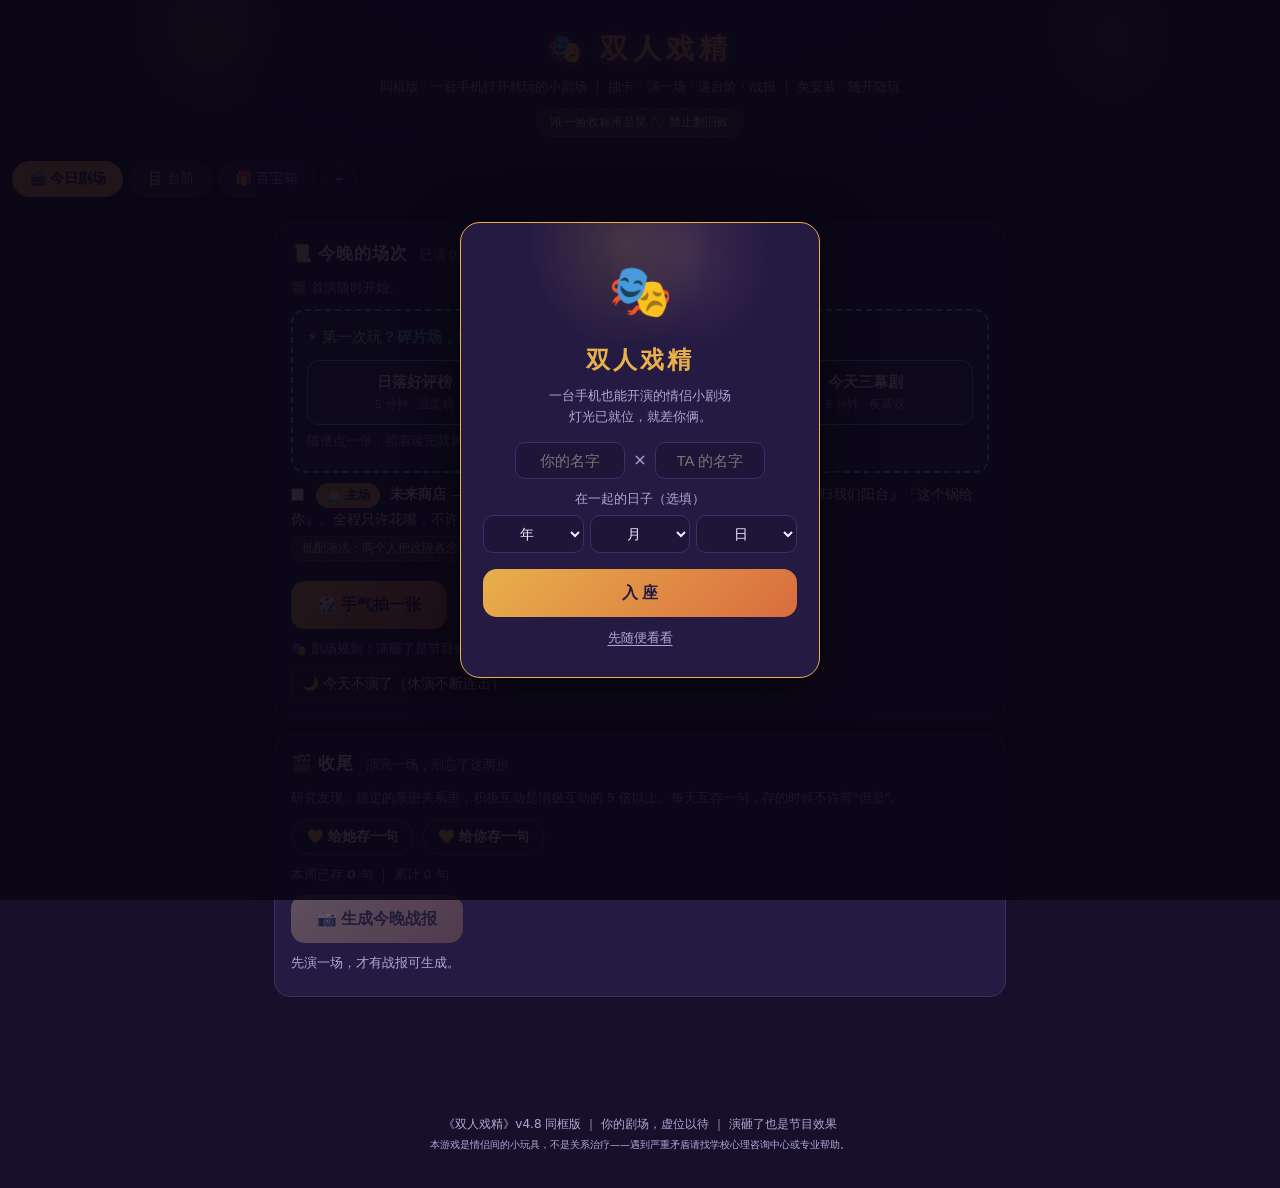
==== commit b88b0360: "v4.8.2 fix: build.js 内联替换改函数式(qrcode.js 源码含 $& 特殊序列,字符串替换把原 marker 插回导致后续标签未内联——X4 交叉测试抓出邀请函 QR 无房间码" ====
--- a/cloud/site/index.html
+++ b/cloud/site/index.html
@@ -690,6 +690,2307 @@
 
 </script>
 <script>
+/* ===== js/qrcode.js ===== */
+//---------------------------------------------------------------------
+//
+// QR Code Generator for JavaScript
+//
+// Copyright (c) 2009 Kazuhiko Arase
+//
+// URL: http://www.d-project.com/
+//
+// Licensed under the MIT license:
+//  http://www.opensource.org/licenses/mit-license.php
+//
+// The word 'QR Code' is registered trademark of
+// DENSO WAVE INCORPORATED
+//  http://www.denso-wave.com/qrcode/faqpatent-e.html
+//
+//---------------------------------------------------------------------
+
+var qrcode = function() {
+
+  //---------------------------------------------------------------------
+  // qrcode
+  //---------------------------------------------------------------------
+
+  /**
+   * qrcode
+   * @param typeNumber 1 to 40
+   * @param errorCorrectionLevel 'L','M','Q','H'
+   */
+  var qrcode = function(typeNumber, errorCorrectionLevel) {
+
+    var PAD0 = 0xEC;
+    var PAD1 = 0x11;
+
+    var _typeNumber = typeNumber;
+    var _errorCorrectionLevel = QRErrorCorrectionLevel[errorCorrectionLevel];
+    var _modules = null;
+    var _moduleCount = 0;
+    var _dataCache = null;
+    var _dataList = [];
+
+    var _this = {};
+
+    var makeImpl = function(test, maskPattern) {
+
+      _moduleCount = _typeNumber * 4 + 17;
+      _modules = function(moduleCount) {
+        var modules = new Array(moduleCount);
+        for (var row = 0; row < moduleCount; row += 1) {
+          modules[row] = new Array(moduleCount);
+          for (var col = 0; col < moduleCount; col += 1) {
+            modules[row][col] = null;
+          }
+        }
+        return modules;
+      }(_moduleCount);
+
+      setupPositionProbePattern(0, 0);
+      setupPositionProbePattern(_moduleCount - 7, 0);
+      setupPositionProbePattern(0, _moduleCount - 7);
+      setupPositionAdjustPattern();
+      setupTimingPattern();
+      setupTypeInfo(test, maskPattern);
+
+      if (_typeNumber >= 7) {
+        setupTypeNumber(test);
+      }
+
+      if (_dataCache == null) {
+        _dataCache = createData(_typeNumber, _errorCorrectionLevel, _dataList);
+      }
+
+      mapData(_dataCache, maskPattern);
+    };
+
+    var setupPositionProbePattern = function(row, col) {
+
+      for (var r = -1; r <= 7; r += 1) {
+
+        if (row + r <= -1 || _moduleCount <= row + r) continue;
+
+        for (var c = -1; c <= 7; c += 1) {
+
+          if (col + c <= -1 || _moduleCount <= col + c) continue;
+
+          if ( (0 <= r && r <= 6 && (c == 0 || c == 6) )
+              || (0 <= c && c <= 6 && (r == 0 || r == 6) )
+              || (2 <= r && r <= 4 && 2 <= c && c <= 4) ) {
+            _modules[row + r][col + c] = true;
+          } else {
+            _modules[row + r][col + c] = false;
+          }
+        }
+      }
+    };
+
+    var getBestMaskPattern = function() {
+
+      var minLostPoint = 0;
+      var pattern = 0;
+
+      for (var i = 0; i < 8; i += 1) {
+
+        makeImpl(true, i);
+
+        var lostPoint = QRUtil.getLostPoint(_this);
+
+        if (i == 0 || minLostPoint > lostPoint) {
+          minLostPoint = lostPoint;
+          pattern = i;
+        }
+      }
+
+      return pattern;
+    };
+
+    var setupTimingPattern = function() {
+
+      for (var r = 8; r < _moduleCount - 8; r += 1) {
+        if (_modules[r][6] != null) {
+          continue;
+        }
+        _modules[r][6] = (r % 2 == 0);
+      }
+
+      for (var c = 8; c < _moduleCount - 8; c += 1) {
+        if (_modules[6][c] != null) {
+          continue;
+        }
+        _modules[6][c] = (c % 2 == 0);
+      }
+    };
+
+    var setupPositionAdjustPattern = function() {
+
+      var pos = QRUtil.getPatternPosition(_typeNumber);
+
+      for (var i = 0; i < pos.length; i += 1) {
+
+        for (var j = 0; j < pos.length; j += 1) {
+
+          var row = pos[i];
+          var col = pos[j];
+
+          if (_modules[row][col] != null) {
+            continue;
+          }
+
+          for (var r = -2; r <= 2; r += 1) {
+
+            for (var c = -2; c <= 2; c += 1) {
+
+              if (r == -2 || r == 2 || c == -2 || c == 2
+                  || (r == 0 && c == 0) ) {
+                _modules[row + r][col + c] = true;
+              } else {
+                _modules[row + r][col + c] = false;
+              }
+            }
+          }
+        }
+      }
+    };
+
+    var setupTypeNumber = function(test) {
+
+      var bits = QRUtil.getBCHTypeNumber(_typeNumber);
+
+      for (var i = 0; i < 18; i += 1) {
+        var mod = (!test && ( (bits >> i) & 1) == 1);
+        _modules[Math.floor(i / 3)][i % 3 + _moduleCount - 8 - 3] = mod;
+      }
+
+      for (var i = 0; i < 18; i += 1) {
+        var mod = (!test && ( (bits >> i) & 1) == 1);
+        _modules[i % 3 + _moduleCount - 8 - 3][Math.floor(i / 3)] = mod;
+      }
+    };
+
+    var setupTypeInfo = function(test, maskPattern) {
+
+      var data = (_errorCorrectionLevel << 3) | maskPattern;
+      var bits = QRUtil.getBCHTypeInfo(data);
+
+      // vertical
+      for (var i = 0; i < 15; i += 1) {
+
+        var mod = (!test && ( (bits >> i) & 1) == 1);
+
+        if (i < 6) {
+          _modules[i][8] = mod;
+        } else if (i < 8) {
+          _modules[i + 1][8] = mod;
+        } else {
+          _modules[_moduleCount - 15 + i][8] = mod;
+        }
+      }
+
+      // horizontal
+      for (var i = 0; i < 15; i += 1) {
+
+        var mod = (!test && ( (bits >> i) & 1) == 1);
+
+        if (i < 8) {
+          _modules[8][_moduleCount - i - 1] = mod;
+        } else if (i < 9) {
+          _modules[8][15 - i - 1 + 1] = mod;
+        } else {
+          _modules[8][15 - i - 1] = mod;
+        }
+      }
+
+      // fixed module
+      _modules[_moduleCount - 8][8] = (!test);
+    };
+
+    var mapData = function(data, maskPattern) {
+
+      var inc = -1;
+      var row = _moduleCount - 1;
+      var bitIndex = 7;
+      var byteIndex = 0;
+      var maskFunc = QRUtil.getMaskFunction(maskPattern);
+
+      for (var col = _moduleCount - 1; col > 0; col -= 2) {
+
+        if (col == 6) col -= 1;
+
+        while (true) {
+
+          for (var c = 0; c < 2; c += 1) {
+
+            if (_modules[row][col - c] == null) {
+
+              var dark = false;
+
+              if (byteIndex < data.length) {
+                dark = ( ( (data[byteIndex] >>> bitIndex) & 1) == 1);
+              }
+
+              var mask = maskFunc(row, col - c);
+
+              if (mask) {
+                dark = !dark;
+              }
+
+              _modules[row][col - c] = dark;
+              bitIndex -= 1;
+
+              if (bitIndex == -1) {
+                byteIndex += 1;
+                bitIndex = 7;
+              }
+            }
+          }
+
+          row += inc;
+
+          if (row < 0 || _moduleCount <= row) {
+            row -= inc;
+            inc = -inc;
+            break;
+          }
+        }
+      }
+    };
+
+    var createBytes = function(buffer, rsBlocks) {
+
+      var offset = 0;
+
+      var maxDcCount = 0;
+      var maxEcCount = 0;
+
+      var dcdata = new Array(rsBlocks.length);
+      var ecdata = new Array(rsBlocks.length);
+
+      for (var r = 0; r < rsBlocks.length; r += 1) {
+
+        var dcCount = rsBlocks[r].dataCount;
+        var ecCount = rsBlocks[r].totalCount - dcCount;
+
+        maxDcCount = Math.max(maxDcCount, dcCount);
+        maxEcCount = Math.max(maxEcCount, ecCount);
+
+        dcdata[r] = new Array(dcCount);
+
+        for (var i = 0; i < dcdata[r].length; i += 1) {
+          dcdata[r][i] = 0xff & buffer.getBuffer()[i + offset];
+        }
+        offset += dcCount;
+
+        var rsPoly = QRUtil.getErrorCorrectPolynomial(ecCount);
+        var rawPoly = qrPolynomial(dcdata[r], rsPoly.getLength() - 1);
+
+        var modPoly = rawPoly.mod(rsPoly);
+        ecdata[r] = new Array(rsPoly.getLength() - 1);
+        for (var i = 0; i < ecdata[r].length; i += 1) {
+          var modIndex = i + modPoly.getLength() - ecdata[r].length;
+          ecdata[r][i] = (modIndex >= 0)? modPoly.getAt(modIndex) : 0;
+        }
+      }
+
+      var totalCodeCount = 0;
+      for (var i = 0; i < rsBlocks.length; i += 1) {
+        totalCodeCount += rsBlocks[i].totalCount;
+      }
+
+      var data = new Array(totalCodeCount);
+      var index = 0;
+
+      for (var i = 0; i < maxDcCount; i += 1) {
+        for (var r = 0; r < rsBlocks.length; r += 1) {
+          if (i < dcdata[r].length) {
+            data[index] = dcdata[r][i];
+            index += 1;
+          }
+        }
+      }
+
+      for (var i = 0; i < maxEcCount; i += 1) {
+        for (var r = 0; r < rsBlocks.length; r += 1) {
+          if (i < ecdata[r].length) {
+            data[index] = ecdata[r][i];
+            index += 1;
+          }
+        }
+      }
+
+      return data;
+    };
+
+    var createData = function(typeNumber, errorCorrectionLevel, dataList) {
+
+      var rsBlocks = QRRSBlock.getRSBlocks(typeNumber, errorCorrectionLevel);
+
+      var buffer = qrBitBuffer();
+
+      for (var i = 0; i < dataList.length; i += 1) {
+        var data = dataList[i];
+        buffer.put(data.getMode(), 4);
+        buffer.put(data.getLength(), QRUtil.getLengthInBits(data.getMode(), typeNumber) );
+        data.write(buffer);
+      }
+
+      // calc num max data.
+      var totalDataCount = 0;
+      for (var i = 0; i < rsBlocks.length; i += 1) {
+        totalDataCount += rsBlocks[i].dataCount;
+      }
+
+      if (buffer.getLengthInBits() > totalDataCount * 8) {
+        throw 'code length overflow. ('
+          + buffer.getLengthInBits()
+          + '>'
+          + totalDataCount * 8
+          + ')';
+      }
+
+      // end code
+      if (buffer.getLengthInBits() + 4 <= totalDataCount * 8) {
+        buffer.put(0, 4);
+      }
+
+      // padding
+      while (buffer.getLengthInBits() % 8 != 0) {
+        buffer.putBit(false);
+      }
+
+      // padding
+      while (true) {
+
+        if (buffer.getLengthInBits() >= totalDataCount * 8) {
+          break;
+        }
+        buffer.put(PAD0, 8);
+
+        if (buffer.getLengthInBits() >= totalDataCount * 8) {
+          break;
+        }
+        buffer.put(PAD1, 8);
+      }
+
+      return createBytes(buffer, rsBlocks);
+    };
+
+    _this.addData = function(data, mode) {
+
+      mode = mode || 'Byte';
+
+      var newData = null;
+
+      switch(mode) {
+      case 'Numeric' :
+        newData = qrNumber(data);
+        break;
+      case 'Alphanumeric' :
+        newData = qrAlphaNum(data);
+        break;
+      case 'Byte' :
+        newData = qr8BitByte(data);
+        break;
+      case 'Kanji' :
+        newData = qrKanji(data);
+        break;
+      default :
+        throw 'mode:' + mode;
+      }
+
+      _dataList.push(newData);
+      _dataCache = null;
+    };
+
+    _this.isDark = function(row, col) {
+      if (row < 0 || _moduleCount <= row || col < 0 || _moduleCount <= col) {
+        throw row + ',' + col;
+      }
+      return _modules[row][col];
+    };
+
+    _this.getModuleCount = function() {
+      return _moduleCount;
+    };
+
+    _this.make = function() {
+      if (_typeNumber < 1) {
+        var typeNumber = 1;
+
+        for (; typeNumber < 40; typeNumber++) {
+          var rsBlocks = QRRSBlock.getRSBlocks(typeNumber, _errorCorrectionLevel);
+          var buffer = qrBitBuffer();
+
+          for (var i = 0; i < _dataList.length; i++) {
+            var data = _dataList[i];
+            buffer.put(data.getMode(), 4);
+            buffer.put(data.getLength(), QRUtil.getLengthInBits(data.getMode(), typeNumber) );
+            data.write(buffer);
+          }
+
+          var totalDataCount = 0;
+          for (var i = 0; i < rsBlocks.length; i++) {
+            totalDataCount += rsBlocks[i].dataCount;
+          }
+
+          if (buffer.getLengthInBits() <= totalDataCount * 8) {
+            break;
+          }
+        }
+
+        _typeNumber = typeNumber;
+      }
+
+      makeImpl(false, getBestMaskPattern() );
+    };
+
+    _this.createTableTag = function(cellSize, margin) {
+
+      cellSize = cellSize || 2;
+      margin = (typeof margin == 'undefined')? cellSize * 4 : margin;
+
+      var qrHtml = '';
+
+      qrHtml += '<table style="';
+      qrHtml += ' border-width: 0px; border-style: none;';
+      qrHtml += ' border-collapse: collapse;';
+      qrHtml += ' padding: 0px; margin: ' + margin + 'px;';
+      qrHtml += '">';
+      qrHtml += '<tbody>';
+
+      for (var r = 0; r < _this.getModuleCount(); r += 1) {
+
+        qrHtml += '<tr>';
+
+        for (var c = 0; c < _this.getModuleCount(); c += 1) {
+          qrHtml += '<td style="';
+          qrHtml += ' border-width: 0px; border-style: none;';
+          qrHtml += ' border-collapse: collapse;';
+          qrHtml += ' padding: 0px; margin: 0px;';
+          qrHtml += ' width: ' + cellSize + 'px;';
+          qrHtml += ' height: ' + cellSize + 'px;';
+          qrHtml += ' background-color: ';
+          qrHtml += _this.isDark(r, c)? '#000000' : '#ffffff';
+          qrHtml += ';';
+          qrHtml += '"/>';
+        }
+
+        qrHtml += '</tr>';
+      }
+
+      qrHtml += '</tbody>';
+      qrHtml += '</table>';
+
+      return qrHtml;
+    };
+
+    _this.createSvgTag = function(cellSize, margin, alt, title) {
+
+      var opts = {};
+      if (typeof arguments[0] == 'object') {
+        // Called by options.
+        opts = arguments[0];
+        // overwrite cellSize and margin.
+        cellSize = opts.cellSize;
+        margin = opts.margin;
+        alt = opts.alt;
+        title = opts.title;
+      }
+
+      cellSize = cellSize || 2;
+      margin = (typeof margin == 'undefined')? cellSize * 4 : margin;
+
+      // Compose alt property surrogate
+      alt = (typeof alt === 'string') ? {text: alt} : alt || {};
+      alt.text = alt.text || null;
+      alt.id = (alt.text) ? alt.id || 'qrcode-description' : null;
+
+      // Compose title property surrogate
+      title = (typeof title === 'string') ? {text: title} : title || {};
+      title.text = title.text || null;
+      title.id = (title.text) ? title.id || 'qrcode-title' : null;
+
+      var size = _this.getModuleCount() * cellSize + margin * 2;
+      var c, mc, r, mr, qrSvg='', rect;
+
+      rect = 'l' + cellSize + ',0 0,' + cellSize +
+        ' -' + cellSize + ',0 0,-' + cellSize + 'z ';
+
+      qrSvg += '<svg version="1.1" xmlns="http://www.w3.org/2000/svg"';
+      qrSvg += !opts.scalable ? ' width="' + size + 'px" height="' + size + 'px"' : '';
+      qrSvg += ' viewBox="0 0 ' + size + ' ' + size + '" ';
+      qrSvg += ' preserveAspectRatio="xMinYMin meet"';
+      qrSvg += (title.text || alt.text) ? ' role="img" aria-labelledby="' +
+          escapeXml([title.id, alt.id].join(' ').trim() ) + '"' : '';
+      qrSvg += '>';
+      qrSvg += (title.text) ? '<title id="' + escapeXml(title.id) + '">' +
+          escapeXml(title.text) + '</title>' : '';
+      qrSvg += (alt.text) ? '<description id="' + escapeXml(alt.id) + '">' +
+          escapeXml(alt.text) + '</description>' : '';
+      qrSvg += '<rect width="100%" height="100%" fill="white" cx="0" cy="0"/>';
+      qrSvg += '<path d="';
+
+      for (r = 0; r < _this.getModuleCount(); r += 1) {
+        mr = r * cellSize + margin;
+        for (c = 0; c < _this.getModuleCount(); c += 1) {
+          if (_this.isDark(r, c) ) {
+            mc = c*cellSize+margin;
+            qrSvg += 'M' + mc + ',' + mr + rect;
+          }
+        }
+      }
+
+      qrSvg += '" stroke="transparent" fill="black"/>';
+      qrSvg += '</svg>';
+
+      return qrSvg;
+    };
+
+    _this.createDataURL = function(cellSize, margin) {
+
+      cellSize = cellSize || 2;
+      margin = (typeof margin == 'undefined')? cellSize * 4 : margin;
+
+      var size = _this.getModuleCount() * cellSize + margin * 2;
+      var min = margin;
+      var max = size - margin;
+
+      return createDataURL(size, size, function(x, y) {
+        if (min <= x && x < max && min <= y && y < max) {
+          var c = Math.floor( (x - min) / cellSize);
+          var r = Math.floor( (y - min) / cellSize);
+          return _this.isDark(r, c)? 0 : 1;
+        } else {
+          return 1;
+        }
+      } );
+    };
+
+    _this.createImgTag = function(cellSize, margin, alt) {
+
+      cellSize = cellSize || 2;
+      margin = (typeof margin == 'undefined')? cellSize * 4 : margin;
+
+      var size = _this.getModuleCount() * cellSize + margin * 2;
+
+      var img = '';
+      img += '<img';
+      img += '\u0020src="';
+      img += _this.createDataURL(cellSize, margin);
+      img += '"';
+      img += '\u0020width="';
+      img += size;
+      img += '"';
+      img += '\u0020height="';
+      img += size;
+      img += '"';
+      if (alt) {
+        img += '\u0020alt="';
+        img += escapeXml(alt);
+        img += '"';
+      }
+      img += '/>';
+
+      return img;
+    };
+
+    var escapeXml = function(s) {
+      var escaped = '';
+      for (var i = 0; i < s.length; i += 1) {
+        var c = s.charAt(i);
+        switch(c) {
+        case '<': escaped += '&lt;'; break;
+        case '>': escaped += '&gt;'; break;
+        case '&': escaped += '&amp;'; break;
+        case '"': escaped += '&quot;'; break;
+        default : escaped += c; break;
+        }
+      }
+      return escaped;
+    };
+
+    var _createHalfASCII = function(margin) {
+      var cellSize = 1;
+      margin = (typeof margin == 'undefined')? cellSize * 2 : margin;
+
+      var size = _this.getModuleCount() * cellSize + margin * 2;
+      var min = margin;
+      var max = size - margin;
+
+      var y, x, r1, r2, p;
+
+      var blocks = {
+        '██': '█',
+        '█ ': '▀',
+        ' █': '▄',
+        '  ': ' '
+      };
+
+      var blocksLastLineNoMargin = {
+        '██': '▀',
+        '█ ': '▀',
+        ' █': ' ',
+        '  ': ' '
+      };
+
+      var ascii = '';
+      for (y = 0; y < size; y += 2) {
+        r1 = Math.floor((y - min) / cellSize);
+        r2 = Math.floor((y + 1 - min) / cellSize);
+        for (x = 0; x < size; x += 1) {
+          p = '█';
+
+          if (min <= x && x < max && min <= y && y < max && _this.isDark(r1, Math.floor((x - min) / cellSize))) {
+            p = ' ';
+          }
+
+          if (min <= x && x < max && min <= y+1 && y+1 < max && _this.isDark(r2, Math.floor((x - min) / cellSize))) {
+            p += ' ';
+          }
+          else {
+            p += '█';
+          }
+
+          // Output 2 characters per pixel, to create full square. 1 character per pixels gives only half width of square.
+          ascii += (margin < 1 && y+1 >= max) ? blocksLastLineNoMargin[p] : blocks[p];
+        }
+
+        ascii += '\n';
+      }
+
+      if (size % 2 && margin > 0) {
+        return ascii.substring(0, ascii.length - size - 1) + Array(size+1).join('▀');
+      }
+
+      return ascii.substring(0, ascii.length-1);
+    };
+
+    _this.createASCII = function(cellSize, margin) {
+      cellSize = cellSize || 1;
+
+      if (cellSize < 2) {
+        return _createHalfASCII(margin);
+      }
+
+      cellSize -= 1;
+      margin = (typeof margin == 'undefined')? cellSize * 2 : margin;
+
+      var size = _this.getModuleCount() * cellSize + margin * 2;
+      var min = margin;
+      var max = size - margin;
+
+      var y, x, r, p;
+
+      var white = Array(cellSize+1).join('██');
+      var black = Array(cellSize+1).join('  ');
+
+      var ascii = '';
+      var line = '';
+      for (y = 0; y < size; y += 1) {
+        r = Math.floor( (y - min) / cellSize);
+        line = '';
+        for (x = 0; x < size; x += 1) {
+          p = 1;
+
+          if (min <= x && x < max && min <= y && y < max && _this.isDark(r, Math.floor((x - min) / cellSize))) {
+            p = 0;
+          }
+
+          // Output 2 characters per pixel, to create full square. 1 character per pixels gives only half width of square.
+          line += p ? white : black;
+        }
+
+        for (r = 0; r < cellSize; r += 1) {
+          ascii += line + '\n';
+        }
+      }
+
+      return ascii.substring(0, ascii.length-1);
+    };
+
+    _this.renderTo2dContext = function(context, cellSize) {
+      cellSize = cellSize || 2;
+      var length = _this.getModuleCount();
+      for (var row = 0; row < length; row++) {
+        for (var col = 0; col < length; col++) {
+          context.fillStyle = _this.isDark(row, col) ? 'black' : 'white';
+          context.fillRect(row * cellSize, col * cellSize, cellSize, cellSize);
+        }
+      }
+    }
+
+    return _this;
+  };
+
+  //---------------------------------------------------------------------
+  // qrcode.stringToBytes
+  //---------------------------------------------------------------------
+
+  qrcode.stringToBytesFuncs = {
+    'default' : function(s) {
+      var bytes = [];
+      for (var i = 0; i < s.length; i += 1) {
+        var c = s.charCodeAt(i);
+        bytes.push(c & 0xff);
+      }
+      return bytes;
+    }
+  };
+
+  qrcode.stringToBytes = qrcode.stringToBytesFuncs['default'];
+
+  //---------------------------------------------------------------------
+  // qrcode.createStringToBytes
+  //---------------------------------------------------------------------
+
+  /**
+   * @param unicodeData base64 string of byte array.
+   * [16bit Unicode],[16bit Bytes], ...
+   * @param numChars
+   */
+  qrcode.createStringToBytes = function(unicodeData, numChars) {
+
+    // create conversion map.
+
+    var unicodeMap = function() {
+
+      var bin = base64DecodeInputStream(unicodeData);
+      var read = function() {
+        var b = bin.read();
+        if (b == -1) throw 'eof';
+        return b;
+      };
+
+      var count = 0;
+      var unicodeMap = {};
+      while (true) {
+        var b0 = bin.read();
+        if (b0 == -1) break;
+        var b1 = read();
+        var b2 = read();
+        var b3 = read();
+        var k = String.fromCharCode( (b0 << 8) | b1);
+        var v = (b2 << 8) | b3;
+        unicodeMap[k] = v;
+        count += 1;
+      }
+      if (count != numChars) {
+        throw count + ' != ' + numChars;
+      }
+
+      return unicodeMap;
+    }();
+
+    var unknownChar = '?'.charCodeAt(0);
+
+    return function(s) {
+      var bytes = [];
+      for (var i = 0; i < s.length; i += 1) {
+        var c = s.charCodeAt(i);
+        if (c < 128) {
+          bytes.push(c);
+        } else {
+          var b = unicodeMap[s.charAt(i)];
+          if (typeof b == 'number') {
+            if ( (b & 0xff) == b) {
+              // 1byte
+              bytes.push(b);
+            } else {
+              // 2bytes
+              bytes.push(b >>> 8);
+              bytes.push(b & 0xff);
+            }
+          } else {
+            bytes.push(unknownChar);
+          }
+        }
+      }
+      return bytes;
+    };
+  };
+
+  //---------------------------------------------------------------------
+  // QRMode
+  //---------------------------------------------------------------------
+
+  var QRMode = {
+    MODE_NUMBER :    1 << 0,
+    MODE_ALPHA_NUM : 1 << 1,
+    MODE_8BIT_BYTE : 1 << 2,
+    MODE_KANJI :     1 << 3
+  };
+
+  //---------------------------------------------------------------------
+  // QRErrorCorrectionLevel
+  //---------------------------------------------------------------------
+
+  var QRErrorCorrectionLevel = {
+    L : 1,
+    M : 0,
+    Q : 3,
+    H : 2
+  };
+
+  //---------------------------------------------------------------------
+  // QRMaskPattern
+  //---------------------------------------------------------------------
+
+  var QRMaskPattern = {
+    PATTERN000 : 0,
+    PATTERN001 : 1,
+    PATTERN010 : 2,
+    PATTERN011 : 3,
+    PATTERN100 : 4,
+    PATTERN101 : 5,
+    PATTERN110 : 6,
+    PATTERN111 : 7
+  };
+
+  //---------------------------------------------------------------------
+  // QRUtil
+  //---------------------------------------------------------------------
+
+  var QRUtil = function() {
+
+    var PATTERN_POSITION_TABLE = [
+      [],
+      [6, 18],
+      [6, 22],
+      [6, 26],
+      [6, 30],
+      [6, 34],
+      [6, 22, 38],
+      [6, 24, 42],
+      [6, 26, 46],
+      [6, 28, 50],
+      [6, 30, 54],
+      [6, 32, 58],
+      [6, 34, 62],
+      [6, 26, 46, 66],
+      [6, 26, 48, 70],
+      [6, 26, 50, 74],
+      [6, 30, 54, 78],
+      [6, 30, 56, 82],
+      [6, 30, 58, 86],
+      [6, 34, 62, 90],
+      [6, 28, 50, 72, 94],
+      [6, 26, 50, 74, 98],
+      [6, 30, 54, 78, 102],
+      [6, 28, 54, 80, 106],
+      [6, 32, 58, 84, 110],
+      [6, 30, 58, 86, 114],
+      [6, 34, 62, 90, 118],
+      [6, 26, 50, 74, 98, 122],
+      [6, 30, 54, 78, 102, 126],
+      [6, 26, 52, 78, 104, 130],
+      [6, 30, 56, 82, 108, 134],
+      [6, 34, 60, 86, 112, 138],
+      [6, 30, 58, 86, 114, 142],
+      [6, 34, 62, 90, 118, 146],
+      [6, 30, 54, 78, 102, 126, 150],
+      [6, 24, 50, 76, 102, 128, 154],
+      [6, 28, 54, 80, 106, 132, 158],
+      [6, 32, 58, 84, 110, 136, 162],
+      [6, 26, 54, 82, 110, 138, 166],
+      [6, 30, 58, 86, 114, 142, 170]
+    ];
+    var G15 = (1 << 10) | (1 << 8) | (1 << 5) | (1 << 4) | (1 << 2) | (1 << 1) | (1 << 0);
+    var G18 = (1 << 12) | (1 << 11) | (1 << 10) | (1 << 9) | (1 << 8) | (1 << 5) | (1 << 2) | (1 << 0);
+    var G15_MASK = (1 << 14) | (1 << 12) | (1 << 10) | (1 << 4) | (1 << 1);
+
+    var _this = {};
+
+    var getBCHDigit = function(data) {
+      var digit = 0;
+      while (data != 0) {
+        digit += 1;
+        data >>>= 1;
+      }
+      return digit;
+    };
+
+    _this.getBCHTypeInfo = function(data) {
+      var d = data << 10;
+      while (getBCHDigit(d) - getBCHDigit(G15) >= 0) {
+        d ^= (G15 << (getBCHDigit(d) - getBCHDigit(G15) ) );
+      }
+      return ( (data << 10) | d) ^ G15_MASK;
+    };
+
+    _this.getBCHTypeNumber = function(data) {
+      var d = data << 12;
+      while (getBCHDigit(d) - getBCHDigit(G18) >= 0) {
+        d ^= (G18 << (getBCHDigit(d) - getBCHDigit(G18) ) );
+      }
+      return (data << 12) | d;
+    };
+
+    _this.getPatternPosition = function(typeNumber) {
+      return PATTERN_POSITION_TABLE[typeNumber - 1];
+    };
+
+    _this.getMaskFunction = function(maskPattern) {
+
+      switch (maskPattern) {
+
+      case QRMaskPattern.PATTERN000 :
+        return function(i, j) { return (i + j) % 2 == 0; };
+      case QRMaskPattern.PATTERN001 :
+        return function(i, j) { return i % 2 == 0; };
+      case QRMaskPattern.PATTERN010 :
+        return function(i, j) { return j % 3 == 0; };
+      case QRMaskPattern.PATTERN011 :
+        return function(i, j) { return (i + j) % 3 == 0; };
+      case QRMaskPattern.PATTERN100 :
+        return function(i, j) { return (Math.floor(i / 2) + Math.floor(j / 3) ) % 2 == 0; };
+      case QRMaskPattern.PATTERN101 :
+        return function(i, j) { return (i * j) % 2 + (i * j) % 3 == 0; };
+      case QRMaskPattern.PATTERN110 :
+        return function(i, j) { return ( (i * j) % 2 + (i * j) % 3) % 2 == 0; };
+      case QRMaskPattern.PATTERN111 :
+        return function(i, j) { return ( (i * j) % 3 + (i + j) % 2) % 2 == 0; };
+
+      default :
+        throw 'bad maskPattern:' + maskPattern;
+      }
+    };
+
+    _this.getErrorCorrectPolynomial = function(errorCorrectLength) {
+      var a = qrPolynomial([1], 0);
+      for (var i = 0; i < errorCorrectLength; i += 1) {
+        a = a.multiply(qrPolynomial([1, QRMath.gexp(i)], 0) );
+      }
+      return a;
+    };
+
+    _this.getLengthInBits = function(mode, type) {
+
+      if (1 <= type && type < 10) {
+
+        // 1 - 9
+
+        switch(mode) {
+        case QRMode.MODE_NUMBER    : return 10;
+        case QRMode.MODE_ALPHA_NUM : return 9;
+        case QRMode.MODE_8BIT_BYTE : return 8;
+        case QRMode.MODE_KANJI     : return 8;
+        default :
+          throw 'mode:' + mode;
+        }
+
+      } else if (type < 27) {
+
+        // 10 - 26
+
+        switch(mode) {
+        case QRMode.MODE_NUMBER    : return 12;
+        case QRMode.MODE_ALPHA_NUM : return 11;
+        case QRMode.MODE_8BIT_BYTE : return 16;
+        case QRMode.MODE_KANJI     : return 10;
+        default :
+          throw 'mode:' + mode;
+        }
+
+      } else if (type < 41) {
+
+        // 27 - 40
+
+        switch(mode) {
+        case QRMode.MODE_NUMBER    : return 14;
+        case QRMode.MODE_ALPHA_NUM : return 13;
+        case QRMode.MODE_8BIT_BYTE : return 16;
+        case QRMode.MODE_KANJI     : return 12;
+        default :
+          throw 'mode:' + mode;
+        }
+
+      } else {
+        throw 'type:' + type;
+      }
+    };
+
+    _this.getLostPoint = function(qrcode) {
+
+      var moduleCount = qrcode.getModuleCount();
+
+      var lostPoint = 0;
+
+      // LEVEL1
+
+      for (var row = 0; row < moduleCount; row += 1) {
+        for (var col = 0; col < moduleCount; col += 1) {
+
+          var sameCount = 0;
+          var dark = qrcode.isDark(row, col);
+
+          for (var r = -1; r <= 1; r += 1) {
+
+            if (row + r < 0 || moduleCount <= row + r) {
+              continue;
+            }
+
+            for (var c = -1; c <= 1; c += 1) {
+
+              if (col + c < 0 || moduleCount <= col + c) {
+                continue;
+              }
+
+              if (r == 0 && c == 0) {
+                continue;
+              }
+
+              if (dark == qrcode.isDark(row + r, col + c) ) {
+                sameCount += 1;
+              }
+            }
+          }
+
+          if (sameCount > 5) {
+            lostPoint += (3 + sameCount - 5);
+          }
+        }
+      };
+
+      // LEVEL2
+
+      for (var row = 0; row < moduleCount - 1; row += 1) {
+        for (var col = 0; col < moduleCount - 1; col += 1) {
+          var count = 0;
+          if (qrcode.isDark(row, col) ) count += 1;
+          if (qrcode.isDark(row + 1, col) ) count += 1;
+          if (qrcode.isDark(row, col + 1) ) count += 1;
+          if (qrcode.isDark(row + 1, col + 1) ) count += 1;
+          if (count == 0 || count == 4) {
+            lostPoint += 3;
+          }
+        }
+      }
+
+      // LEVEL3
+
+      for (var row = 0; row < moduleCount; row += 1) {
+        for (var col = 0; col < moduleCount - 6; col += 1) {
+          if (qrcode.isDark(row, col)
+              && !qrcode.isDark(row, col + 1)
+              &&  qrcode.isDark(row, col + 2)
+              &&  qrcode.isDark(row, col + 3)
+              &&  qrcode.isDark(row, col + 4)
+              && !qrcode.isDark(row, col + 5)
+              &&  qrcode.isDark(row, col + 6) ) {
+            lostPoint += 40;
+          }
+        }
+      }
+
+      for (var col = 0; col < moduleCount; col += 1) {
+        for (var row = 0; row < moduleCount - 6; row += 1) {
+          if (qrcode.isDark(row, col)
+              && !qrcode.isDark(row + 1, col)
+              &&  qrcode.isDark(row + 2, col)
+              &&  qrcode.isDark(row + 3, col)
+              &&  qrcode.isDark(row + 4, col)
+              && !qrcode.isDark(row + 5, col)
+              &&  qrcode.isDark(row + 6, col) ) {
+            lostPoint += 40;
+          }
+        }
+      }
+
+      // LEVEL4
+
+      var darkCount = 0;
+
+      for (var col = 0; col < moduleCount; col += 1) {
+        for (var row = 0; row < moduleCount; row += 1) {
+          if (qrcode.isDark(row, col) ) {
+            darkCount += 1;
+          }
+        }
+      }
+
+      var ratio = Math.abs(100 * darkCount / moduleCount / moduleCount - 50) / 5;
+      lostPoint += ratio * 10;
+
+      return lostPoint;
+    };
+
+    return _this;
+  }();
+
+  //---------------------------------------------------------------------
+  // QRMath
+  //---------------------------------------------------------------------
+
+  var QRMath = function() {
+
+    var EXP_TABLE = new Array(256);
+    var LOG_TABLE = new Array(256);
+
+    // initialize tables
+    for (var i = 0; i < 8; i += 1) {
+      EXP_TABLE[i] = 1 << i;
+    }
+    for (var i = 8; i < 256; i += 1) {
+      EXP_TABLE[i] = EXP_TABLE[i - 4]
+        ^ EXP_TABLE[i - 5]
+        ^ EXP_TABLE[i - 6]
+        ^ EXP_TABLE[i - 8];
+    }
+    for (var i = 0; i < 255; i += 1) {
+      LOG_TABLE[EXP_TABLE[i] ] = i;
+    }
+
+    var _this = {};
+
+    _this.glog = function(n) {
+
+      if (n < 1) {
+        throw 'glog(' + n + ')';
+      }
+
+      return LOG_TABLE[n];
+    };
+
+    _this.gexp = function(n) {
+
+      while (n < 0) {
+        n += 255;
+      }
+
+      while (n >= 256) {
+        n -= 255;
+      }
+
+      return EXP_TABLE[n];
+    };
+
+    return _this;
+  }();
+
+  //---------------------------------------------------------------------
+  // qrPolynomial
+  //---------------------------------------------------------------------
+
+  function qrPolynomial(num, shift) {
+
+    if (typeof num.length == 'undefined') {
+      throw num.length + '/' + shift;
+    }
+
+    var _num = function() {
+      var offset = 0;
+      while (offset < num.length && num[offset] == 0) {
+        offset += 1;
+      }
+      var _num = new Array(num.length - offset + shift);
+      for (var i = 0; i < num.length - offset; i += 1) {
+        _num[i] = num[i + offset];
+      }
+      return _num;
+    }();
+
+    var _this = {};
+
+    _this.getAt = function(index) {
+      return _num[index];
+    };
+
+    _this.getLength = function() {
+      return _num.length;
+    };
+
+    _this.multiply = function(e) {
+
+      var num = new Array(_this.getLength() + e.getLength() - 1);
+
+      for (var i = 0; i < _this.getLength(); i += 1) {
+        for (var j = 0; j < e.getLength(); j += 1) {
+          num[i + j] ^= QRMath.gexp(QRMath.glog(_this.getAt(i) ) + QRMath.glog(e.getAt(j) ) );
+        }
+      }
+
+      return qrPolynomial(num, 0);
+    };
+
+    _this.mod = function(e) {
+
+      if (_this.getLength() - e.getLength() < 0) {
+        return _this;
+      }
+
+      var ratio = QRMath.glog(_this.getAt(0) ) - QRMath.glog(e.getAt(0) );
+
+      var num = new Array(_this.getLength() );
+      for (var i = 0; i < _this.getLength(); i += 1) {
+        num[i] = _this.getAt(i);
+      }
+
+      for (var i = 0; i < e.getLength(); i += 1) {
+        num[i] ^= QRMath.gexp(QRMath.glog(e.getAt(i) ) + ratio);
+      }
+
+      // recursive call
+      return qrPolynomial(num, 0).mod(e);
+    };
+
+    return _this;
+  };
+
+  //---------------------------------------------------------------------
+  // QRRSBlock
+  //---------------------------------------------------------------------
+
+  var QRRSBlock = function() {
+
+    var RS_BLOCK_TABLE = [
+
+      // L
+      // M
+      // Q
+      // H
+
+      // 1
+      [1, 26, 19],
+      [1, 26, 16],
+      [1, 26, 13],
+      [1, 26, 9],
+
+      // 2
+      [1, 44, 34],
+      [1, 44, 28],
+      [1, 44, 22],
+      [1, 44, 16],
+
+      // 3
+      [1, 70, 55],
+      [1, 70, 44],
+      [2, 35, 17],
+      [2, 35, 13],
+
+      // 4
+      [1, 100, 80],
+      [2, 50, 32],
+      [2, 50, 24],
+      [4, 25, 9],
+
+      // 5
+      [1, 134, 108],
+      [2, 67, 43],
+      [2, 33, 15, 2, 34, 16],
+      [2, 33, 11, 2, 34, 12],
+
+      // 6
+      [2, 86, 68],
+      [4, 43, 27],
+      [4, 43, 19],
+      [4, 43, 15],
+
+      // 7
+      [2, 98, 78],
+      [4, 49, 31],
+      [2, 32, 14, 4, 33, 15],
+      [4, 39, 13, 1, 40, 14],
+
+      // 8
+      [2, 121, 97],
+      [2, 60, 38, 2, 61, 39],
+      [4, 40, 18, 2, 41, 19],
+      [4, 40, 14, 2, 41, 15],
+
+      // 9
+      [2, 146, 116],
+      [3, 58, 36, 2, 59, 37],
+      [4, 36, 16, 4, 37, 17],
+      [4, 36, 12, 4, 37, 13],
+
+      // 10
+      [2, 86, 68, 2, 87, 69],
+      [4, 69, 43, 1, 70, 44],
+      [6, 43, 19, 2, 44, 20],
+      [6, 43, 15, 2, 44, 16],
+
+      // 11
+      [4, 101, 81],
+      [1, 80, 50, 4, 81, 51],
+      [4, 50, 22, 4, 51, 23],
+      [3, 36, 12, 8, 37, 13],
+
+      // 12
+      [2, 116, 92, 2, 117, 93],
+      [6, 58, 36, 2, 59, 37],
+      [4, 46, 20, 6, 47, 21],
+      [7, 42, 14, 4, 43, 15],
+
+      // 13
+      [4, 133, 107],
+      [8, 59, 37, 1, 60, 38],
+      [8, 44, 20, 4, 45, 21],
+      [12, 33, 11, 4, 34, 12],
+
+      // 14
+      [3, 145, 115, 1, 146, 116],
+      [4, 64, 40, 5, 65, 41],
+      [11, 36, 16, 5, 37, 17],
+      [11, 36, 12, 5, 37, 13],
+
+      // 15
+      [5, 109, 87, 1, 110, 88],
+      [5, 65, 41, 5, 66, 42],
+      [5, 54, 24, 7, 55, 25],
+      [11, 36, 12, 7, 37, 13],
+
+      // 16
+      [5, 122, 98, 1, 123, 99],
+      [7, 73, 45, 3, 74, 46],
+      [15, 43, 19, 2, 44, 20],
+      [3, 45, 15, 13, 46, 16],
+
+      // 17
+      [1, 135, 107, 5, 136, 108],
+      [10, 74, 46, 1, 75, 47],
+      [1, 50, 22, 15, 51, 23],
+      [2, 42, 14, 17, 43, 15],
+
+      // 18
+      [5, 150, 120, 1, 151, 121],
+      [9, 69, 43, 4, 70, 44],
+      [17, 50, 22, 1, 51, 23],
+      [2, 42, 14, 19, 43, 15],
+
+      // 19
+      [3, 141, 113, 4, 142, 114],
+      [3, 70, 44, 11, 71, 45],
+      [17, 47, 21, 4, 48, 22],
+      [9, 39, 13, 16, 40, 14],
+
+      // 20
+      [3, 135, 107, 5, 136, 108],
+      [3, 67, 41, 13, 68, 42],
+      [15, 54, 24, 5, 55, 25],
+      [15, 43, 15, 10, 44, 16],
+
+      // 21
+      [4, 144, 116, 4, 145, 117],
+      [17, 68, 42],
+      [17, 50, 22, 6, 51, 23],
+      [19, 46, 16, 6, 47, 17],
+
+      // 22
+      [2, 139, 111, 7, 140, 112],
+      [17, 74, 46],
+      [7, 54, 24, 16, 55, 25],
+      [34, 37, 13],
+
+      // 23
+      [4, 151, 121, 5, 152, 122],
+      [4, 75, 47, 14, 76, 48],
+      [11, 54, 24, 14, 55, 25],
+      [16, 45, 15, 14, 46, 16],
+
+      // 24
+      [6, 147, 117, 4, 148, 118],
+      [6, 73, 45, 14, 74, 46],
+      [11, 54, 24, 16, 55, 25],
+      [30, 46, 16, 2, 47, 17],
+
+      // 25
+      [8, 132, 106, 4, 133, 107],
+      [8, 75, 47, 13, 76, 48],
+      [7, 54, 24, 22, 55, 25],
+      [22, 45, 15, 13, 46, 16],
+
+      // 26
+      [10, 142, 114, 2, 143, 115],
+      [19, 74, 46, 4, 75, 47],
+      [28, 50, 22, 6, 51, 23],
+      [33, 46, 16, 4, 47, 17],
+
+      // 27
+      [8, 152, 122, 4, 153, 123],
+      [22, 73, 45, 3, 74, 46],
+      [8, 53, 23, 26, 54, 24],
+      [12, 45, 15, 28, 46, 16],
+
+      // 28
+      [3, 147, 117, 10, 148, 118],
+      [3, 73, 45, 23, 74, 46],
+      [4, 54, 24, 31, 55, 25],
+      [11, 45, 15, 31, 46, 16],
+
+      // 29
+      [7, 146, 116, 7, 147, 117],
+      [21, 73, 45, 7, 74, 46],
+      [1, 53, 23, 37, 54, 24],
+      [19, 45, 15, 26, 46, 16],
+
+      // 30
+      [5, 145, 115, 10, 146, 116],
+      [19, 75, 47, 10, 76, 48],
+      [15, 54, 24, 25, 55, 25],
+      [23, 45, 15, 25, 46, 16],
+
+      // 31
+      [13, 145, 115, 3, 146, 116],
+      [2, 74, 46, 29, 75, 47],
+      [42, 54, 24, 1, 55, 25],
+      [23, 45, 15, 28, 46, 16],
+
+      // 32
+      [17, 145, 115],
+      [10, 74, 46, 23, 75, 47],
+      [10, 54, 24, 35, 55, 25],
+      [19, 45, 15, 35, 46, 16],
+
+      // 33
+      [17, 145, 115, 1, 146, 116],
+      [14, 74, 46, 21, 75, 47],
+      [29, 54, 24, 19, 55, 25],
+      [11, 45, 15, 46, 46, 16],
+
+      // 34
+      [13, 145, 115, 6, 146, 116],
+      [14, 74, 46, 23, 75, 47],
+      [44, 54, 24, 7, 55, 25],
+      [59, 46, 16, 1, 47, 17],
+
+      // 35
+      [12, 151, 121, 7, 152, 122],
+      [12, 75, 47, 26, 76, 48],
+      [39, 54, 24, 14, 55, 25],
+      [22, 45, 15, 41, 46, 16],
+
+      // 36
+      [6, 151, 121, 14, 152, 122],
+      [6, 75, 47, 34, 76, 48],
+      [46, 54, 24, 10, 55, 25],
+      [2, 45, 15, 64, 46, 16],
+
+      // 37
+      [17, 152, 122, 4, 153, 123],
+      [29, 74, 46, 14, 75, 47],
+      [49, 54, 24, 10, 55, 25],
+      [24, 45, 15, 46, 46, 16],
+
+      // 38
+      [4, 152, 122, 18, 153, 123],
+      [13, 74, 46, 32, 75, 47],
+      [48, 54, 24, 14, 55, 25],
+      [42, 45, 15, 32, 46, 16],
+
+      // 39
+      [20, 147, 117, 4, 148, 118],
+      [40, 75, 47, 7, 76, 48],
+      [43, 54, 24, 22, 55, 25],
+      [10, 45, 15, 67, 46, 16],
+
+      // 40
+      [19, 148, 118, 6, 149, 119],
+      [18, 75, 47, 31, 76, 48],
+      [34, 54, 24, 34, 55, 25],
+      [20, 45, 15, 61, 46, 16]
+    ];
+
+    var qrRSBlock = function(totalCount, dataCount) {
+      var _this = {};
+      _this.totalCount = totalCount;
+      _this.dataCount = dataCount;
+      return _this;
+    };
+
+    var _this = {};
+
+    var getRsBlockTable = function(typeNumber, errorCorrectionLevel) {
+
+      switch(errorCorrectionLevel) {
+      case QRErrorCorrectionLevel.L :
+        return RS_BLOCK_TABLE[(typeNumber - 1) * 4 + 0];
+      case QRErrorCorrectionLevel.M :
+        return RS_BLOCK_TABLE[(typeNumber - 1) * 4 + 1];
+      case QRErrorCorrectionLevel.Q :
+        return RS_BLOCK_TABLE[(typeNumber - 1) * 4 + 2];
+      case QRErrorCorrectionLevel.H :
+        return RS_BLOCK_TABLE[(typeNumber - 1) * 4 + 3];
+      default :
+        return undefined;
+      }
+    };
+
+    _this.getRSBlocks = function(typeNumber, errorCorrectionLevel) {
+
+      var rsBlock = getRsBlockTable(typeNumber, errorCorrectionLevel);
+
+      if (typeof rsBlock == 'undefined') {
+        throw 'bad rs block @ typeNumber:' + typeNumber +
+            '/errorCorrectionLevel:' + errorCorrectionLevel;
+      }
+
+      var length = rsBlock.length / 3;
+
+      var list = [];
+
+      for (var i = 0; i < length; i += 1) {
+
+        var count = rsBlock[i * 3 + 0];
+        var totalCount = rsBlock[i * 3 + 1];
+        var dataCount = rsBlock[i * 3 + 2];
+
+        for (var j = 0; j < count; j += 1) {
+          list.push(qrRSBlock(totalCount, dataCount) );
+        }
+      }
+
+      return list;
+    };
+
+    return _this;
+  }();
+
+  //---------------------------------------------------------------------
+  // qrBitBuffer
+  //---------------------------------------------------------------------
+
+  var qrBitBuffer = function() {
+
+    var _buffer = [];
+    var _length = 0;
+
+    var _this = {};
+
+    _this.getBuffer = function() {
+      return _buffer;
+    };
+
+    _this.getAt = function(index) {
+      var bufIndex = Math.floor(index / 8);
+      return ( (_buffer[bufIndex] >>> (7 - index % 8) ) & 1) == 1;
+    };
+
+    _this.put = function(num, length) {
+      for (var i = 0; i < length; i += 1) {
+        _this.putBit( ( (num >>> (length - i - 1) ) & 1) == 1);
+      }
+    };
+
+    _this.getLengthInBits = function() {
+      return _length;
+    };
+
+    _this.putBit = function(bit) {
+
+      var bufIndex = Math.floor(_length / 8);
+      if (_buffer.length <= bufIndex) {
+        _buffer.push(0);
+      }
+
+      if (bit) {
+        _buffer[bufIndex] |= (0x80 >>> (_length % 8) );
+      }
+
+      _length += 1;
+    };
+
+    return _this;
+  };
+
+  //---------------------------------------------------------------------
+  // qrNumber
+  //---------------------------------------------------------------------
+
+  var qrNumber = function(data) {
+
+    var _mode = QRMode.MODE_NUMBER;
+    var _data = data;
+
+    var _this = {};
+
+    _this.getMode = function() {
+      return _mode;
+    };
+
+    _this.getLength = function(buffer) {
+      return _data.length;
+    };
+
+    _this.write = function(buffer) {
+
+      var data = _data;
+
+      var i = 0;
+
+      while (i + 2 < data.length) {
+        buffer.put(strToNum(data.substring(i, i + 3) ), 10);
+        i += 3;
+      }
+
+      if (i < data.length) {
+        if (data.length - i == 1) {
+          buffer.put(strToNum(data.substring(i, i + 1) ), 4);
+        } else if (data.length - i == 2) {
+          buffer.put(strToNum(data.substring(i, i + 2) ), 7);
+        }
+      }
+    };
+
+    var strToNum = function(s) {
+      var num = 0;
+      for (var i = 0; i < s.length; i += 1) {
+        num = num * 10 + chatToNum(s.charAt(i) );
+      }
+      return num;
+    };
+
+    var chatToNum = function(c) {
+      if ('0' <= c && c <= '9') {
+        return c.charCodeAt(0) - '0'.charCodeAt(0);
+      }
+      throw 'illegal char :' + c;
+    };
+
+    return _this;
+  };
+
+  //---------------------------------------------------------------------
+  // qrAlphaNum
+  //---------------------------------------------------------------------
+
+  var qrAlphaNum = function(data) {
+
+    var _mode = QRMode.MODE_ALPHA_NUM;
+    var _data = data;
+
+    var _this = {};
+
+    _this.getMode = function() {
+      return _mode;
+    };
+
+    _this.getLength = function(buffer) {
+      return _data.length;
+    };
+
+    _this.write = function(buffer) {
+
+      var s = _data;
+
+      var i = 0;
+
+      while (i + 1 < s.length) {
+        buffer.put(
+          getCode(s.charAt(i) ) * 45 +
+          getCode(s.charAt(i + 1) ), 11);
+        i += 2;
+      }
+
+      if (i < s.length) {
+        buffer.put(getCode(s.charAt(i) ), 6);
+      }
+    };
+
+    var getCode = function(c) {
+
+      if ('0' <= c && c <= '9') {
+        return c.charCodeAt(0) - '0'.charCodeAt(0);
+      } else if ('A' <= c && c <= 'Z') {
+        return c.charCodeAt(0) - 'A'.charCodeAt(0) + 10;
+      } else {
+        switch (c) {
+        case ' ' : return 36;
+        case '$' : return 37;
+        case '%' : return 38;
+        case '*' : return 39;
+        case '+' : return 40;
+        case '-' : return 41;
+        case '.' : return 42;
+        case '/' : return 43;
+        case ':' : return 44;
+        default :
+          throw 'illegal char :' + c;
+        }
+      }
+    };
+
+    return _this;
+  };
+
+  //---------------------------------------------------------------------
+  // qr8BitByte
+  //---------------------------------------------------------------------
+
+  var qr8BitByte = function(data) {
+
+    var _mode = QRMode.MODE_8BIT_BYTE;
+    var _data = data;
+    var _bytes = qrcode.stringToBytes(data);
+
+    var _this = {};
+
+    _this.getMode = function() {
+      return _mode;
+    };
+
+    _this.getLength = function(buffer) {
+      return _bytes.length;
+    };
+
+    _this.write = function(buffer) {
+      for (var i = 0; i < _bytes.length; i += 1) {
+        buffer.put(_bytes[i], 8);
+      }
+    };
+
+    return _this;
+  };
+
+  //---------------------------------------------------------------------
+  // qrKanji
+  //---------------------------------------------------------------------
+
+  var qrKanji = function(data) {
+
+    var _mode = QRMode.MODE_KANJI;
+    var _data = data;
+
+    var stringToBytes = qrcode.stringToBytesFuncs['SJIS'];
+    if (!stringToBytes) {
+      throw 'sjis not supported.';
+    }
+    !function(c, code) {
+      // self test for sjis support.
+      var test = stringToBytes(c);
+      if (test.length != 2 || ( (test[0] << 8) | test[1]) != code) {
+        throw 'sjis not supported.';
+      }
+    }('\u53cb', 0x9746);
+
+    var _bytes = stringToBytes(data);
+
+    var _this = {};
+
+    _this.getMode = function() {
+      return _mode;
+    };
+
+    _this.getLength = function(buffer) {
+      return ~~(_bytes.length / 2);
+    };
+
+    _this.write = function(buffer) {
+
+      var data = _bytes;
+
+      var i = 0;
+
+      while (i + 1 < data.length) {
+
+        var c = ( (0xff & data[i]) << 8) | (0xff & data[i + 1]);
+
+        if (0x8140 <= c && c <= 0x9FFC) {
+          c -= 0x8140;
+        } else if (0xE040 <= c && c <= 0xEBBF) {
+          c -= 0xC140;
+        } else {
+          throw 'illegal char at ' + (i + 1) + '/' + c;
+        }
+
+        c = ( (c >>> 8) & 0xff) * 0xC0 + (c & 0xff);
+
+        buffer.put(c, 13);
+
+        i += 2;
+      }
+
+      if (i < data.length) {
+        throw 'illegal char at ' + (i + 1);
+      }
+    };
+
+    return _this;
+  };
+
+  //=====================================================================
+  // GIF Support etc.
+  //
+
+  //---------------------------------------------------------------------
+  // byteArrayOutputStream
+  //---------------------------------------------------------------------
+
+  var byteArrayOutputStream = function() {
+
+    var _bytes = [];
+
+    var _this = {};
+
+    _this.writeByte = function(b) {
+      _bytes.push(b & 0xff);
+    };
+
+    _this.writeShort = function(i) {
+      _this.writeByte(i);
+      _this.writeByte(i >>> 8);
+    };
+
+    _this.writeBytes = function(b, off, len) {
+      off = off || 0;
+      len = len || b.length;
+      for (var i = 0; i < len; i += 1) {
+        _this.writeByte(b[i + off]);
+      }
+    };
+
+    _this.writeString = function(s) {
+      for (var i = 0; i < s.length; i += 1) {
+        _this.writeByte(s.charCodeAt(i) );
+      }
+    };
+
+    _this.toByteArray = function() {
+      return _bytes;
+    };
+
+    _this.toString = function() {
+      var s = '';
+      s += '[';
+      for (var i = 0; i < _bytes.length; i += 1) {
+        if (i > 0) {
+          s += ',';
+        }
+        s += _bytes[i];
+      }
+      s += ']';
+      return s;
+    };
+
+    return _this;
+  };
+
+  //---------------------------------------------------------------------
+  // base64EncodeOutputStream
+  //---------------------------------------------------------------------
+
+  var base64EncodeOutputStream = function() {
+
+    var _buffer = 0;
+    var _buflen = 0;
+    var _length = 0;
+    var _base64 = '';
+
+    var _this = {};
+
+    var writeEncoded = function(b) {
+      _base64 += String.fromCharCode(encode(b & 0x3f) );
+    };
+
+    var encode = function(n) {
+      if (n < 0) {
+        // error.
+      } else if (n < 26) {
+        return 0x41 + n;
+      } else if (n < 52) {
+        return 0x61 + (n - 26);
+      } else if (n < 62) {
+        return 0x30 + (n - 52);
+      } else if (n == 62) {
+        return 0x2b;
+      } else if (n == 63) {
+        return 0x2f;
+      }
+      throw 'n:' + n;
+    };
+
+    _this.writeByte = function(n) {
+
+      _buffer = (_buffer << 8) | (n & 0xff);
+      _buflen += 8;
+      _length += 1;
+
+      while (_buflen >= 6) {
+        writeEncoded(_buffer >>> (_buflen - 6) );
+        _buflen -= 6;
+      }
+    };
+
+    _this.flush = function() {
+
+      if (_buflen > 0) {
+        writeEncoded(_buffer << (6 - _buflen) );
+        _buffer = 0;
+        _buflen = 0;
+      }
+
+      if (_length % 3 != 0) {
+        // padding
+        var padlen = 3 - _length % 3;
+        for (var i = 0; i < padlen; i += 1) {
+          _base64 += '=';
+        }
+      }
+    };
+
+    _this.toString = function() {
+      return _base64;
+    };
+
+    return _this;
+  };
+
+  //---------------------------------------------------------------------
+  // base64DecodeInputStream
+  //---------------------------------------------------------------------
+
+  var base64DecodeInputStream = function(str) {
+
+    var _str = str;
+    var _pos = 0;
+    var _buffer = 0;
+    var _buflen = 0;
+
+    var _this = {};
+
+    _this.read = function() {
+
+      while (_buflen < 8) {
+
+        if (_pos >= _str.length) {
+          if (_buflen == 0) {
+            return -1;
+          }
+          throw 'unexpected end of file./' + _buflen;
+        }
+
+        var c = _str.charAt(_pos);
+        _pos += 1;
+
+        if (c == '=') {
+          _buflen = 0;
+          return -1;
+        } else if (c.match(/^\s$/) ) {
+          // ignore if whitespace.
+          continue;
+        }
+
+        _buffer = (_buffer << 6) | decode(c.charCodeAt(0) );
+        _buflen += 6;
+      }
+
+      var n = (_buffer >>> (_buflen - 8) ) & 0xff;
+      _buflen -= 8;
+      return n;
+    };
+
+    var decode = function(c) {
+      if (0x41 <= c && c <= 0x5a) {
+        return c - 0x41;
+      } else if (0x61 <= c && c <= 0x7a) {
+        return c - 0x61 + 26;
+      } else if (0x30 <= c && c <= 0x39) {
+        return c - 0x30 + 52;
+      } else if (c == 0x2b) {
+        return 62;
+      } else if (c == 0x2f) {
+        return 63;
+      } else {
+        throw 'c:' + c;
+      }
+    };
+
+    return _this;
+  };
+
+  //---------------------------------------------------------------------
+  // gifImage (B/W)
+  //---------------------------------------------------------------------
+
+  var gifImage = function(width, height) {
+
+    var _width = width;
+    var _height = height;
+    var _data = new Array(width * height);
+
+    var _this = {};
+
+    _this.setPixel = function(x, y, pixel) {
+      _data[y * _width + x] = pixel;
+    };
+
+    _this.write = function(out) {
+
+      //---------------------------------
+      // GIF Signature
+
+      out.writeString('GIF87a');
+
+      //---------------------------------
+      // Screen Descriptor
+
+      out.writeShort(_width);
+      out.writeShort(_height);
+
+      out.writeByte(0x80); // 2bit
+      out.writeByte(0);
+      out.writeByte(0);
+
+      //---------------------------------
+      // Global Color Map
+
+      // black
+      out.writeByte(0x00);
+      out.writeByte(0x00);
+      out.writeByte(0x00);
+
+      // white
+      out.writeByte(0xff);
+      out.writeByte(0xff);
+      out.writeByte(0xff);
+
+      //---------------------------------
+      // Image Descriptor
+
+      out.writeString(',');
+      out.writeShort(0);
+      out.writeShort(0);
+      out.writeShort(_width);
+      out.writeShort(_height);
+      out.writeByte(0);
+
+      //---------------------------------
+      // Local Color Map
+
+      //---------------------------------
+      // Raster Data
+
+      var lzwMinCodeSize = 2;
+      var raster = getLZWRaster(lzwMinCodeSize);
+
+      out.writeByte(lzwMinCodeSize);
+
+      var offset = 0;
+
+      while (raster.length - offset > 255) {
+        out.writeByte(255);
+        out.writeBytes(raster, offset, 255);
+        offset += 255;
+      }
+
+      out.writeByte(raster.length - offset);
+      out.writeBytes(raster, offset, raster.length - offset);
+      out.writeByte(0x00);
+
+      //---------------------------------
+      // GIF Terminator
+      out.writeString(';');
+    };
+
+    var bitOutputStream = function(out) {
+
+      var _out = out;
+      var _bitLength = 0;
+      var _bitBuffer = 0;
+
+      var _this = {};
+
+      _this.write = function(data, length) {
+
+        if ( (data >>> length) != 0) {
+          throw 'length over';
+        }
+
+        while (_bitLength + length >= 8) {
+          _out.writeByte(0xff & ( (data << _bitLength) | _bitBuffer) );
+          length -= (8 - _bitLength);
+          data >>>= (8 - _bitLength);
+          _bitBuffer = 0;
+          _bitLength = 0;
+        }
+
+        _bitBuffer = (data << _bitLength) | _bitBuffer;
+        _bitLength = _bitLength + length;
+      };
+
+      _this.flush = function() {
+        if (_bitLength > 0) {
+          _out.writeByte(_bitBuffer);
+        }
+      };
+
+      return _this;
+    };
+
+    var getLZWRaster = function(lzwMinCodeSize) {
+
+      var clearCode = 1 << lzwMinCodeSize;
+      var endCode = (1 << lzwMinCodeSize) + 1;
+      var bitLength = lzwMinCodeSize + 1;
+
+      // Setup LZWTable
+      var table = lzwTable();
+
+      for (var i = 0; i < clearCode; i += 1) {
+        table.add(String.fromCharCode(i) );
+      }
+      table.add(String.fromCharCode(clearCode) );
+      table.add(String.fromCharCode(endCode) );
+
+      var byteOut = byteArrayOutputStream();
+      var bitOut = bitOutputStream(byteOut);
+
+      // clear code
+      bitOut.write(clearCode, bitLength);
+
+      var dataIndex = 0;
+
+      var s = String.fromCharCode(_data[dataIndex]);
+      dataIndex += 1;
+
+      while (dataIndex < _data.length) {
+
+        var c = String.fromCharCode(_data[dataIndex]);
+        dataIndex += 1;
+
+        if (table.contains(s + c) ) {
+
+          s = s + c;
+
+        } else {
+
+          bitOut.write(table.indexOf(s), bitLength);
+
+          if (table.size() < 0xfff) {
+
+            if (table.size() == (1 << bitLength) ) {
+              bitLength += 1;
+            }
+
+            table.add(s + c);
+          }
+
+          s = c;
+        }
+      }
+
+      bitOut.write(table.indexOf(s), bitLength);
+
+      // end code
+      bitOut.write(endCode, bitLength);
+
+      bitOut.flush();
+
+      return byteOut.toByteArray();
+    };
+
+    var lzwTable = function() {
+
+      var _map = {};
+      var _size = 0;
+
+      var _this = {};
+
+      _this.add = function(key) {
+        if (_this.contains(key) ) {
+          throw 'dup key:' + key;
+        }
+        _map[key] = _size;
+        _size += 1;
+      };
+
+      _this.size = function() {
+        return _size;
+      };
+
+      _this.indexOf = function(key) {
+        return _map[key];
+      };
+
+      _this.contains = function(key) {
+        return typeof _map[key] != 'undefined';
+      };
+
+      return _this;
+    };
+
+    return _this;
+  };
+
+  var createDataURL = function(width, height, getPixel) {
+    var gif = gifImage(width, height);
+    for (var y = 0; y < height; y += 1) {
+      for (var x = 0; x < width; x += 1) {
+        gif.setPixel(x, y, getPixel(x, y) );
+      }
+    }
+
+    var b = byteArrayOutputStream();
+    gif.write(b);
+
+    var base64 = base64EncodeOutputStream();
+    var bytes = b.toByteArray();
+    for (var i = 0; i < bytes.length; i += 1) {
+      base64.writeByte(bytes[i]);
+    }
+    base64.flush();
+
+    return 'data:image/gif;base64,' + base64;
+  };
+
+  //---------------------------------------------------------------------
+  // returns qrcode function.
+
+  return qrcode;
+}();
+
+// multibyte support
+!function() {
+
+  qrcode.stringToBytesFuncs['UTF-8'] = function(s) {
+    // http://stackoverflow.com/questions/18729405/how-to-convert-utf8-string-to-byte-array
+    function toUTF8Array(str) {
+      var utf8 = [];
+      for (var i=0; i < str.length; i++) {
+        var charcode = str.charCodeAt(i);
+        if (charcode < 0x80) utf8.push(charcode);
+        else if (charcode < 0x800) {
+          utf8.push(0xc0 | (charcode >> 6),
+              0x80 | (charcode & 0x3f));
+        }
+        else if (charcode < 0xd800 || charcode >= 0xe000) {
+          utf8.push(0xe0 | (charcode >> 12),
+              0x80 | ((charcode>>6) & 0x3f),
+              0x80 | (charcode & 0x3f));
+        }
+        // surrogate pair
+        else {
+          i++;
+          // UTF-16 encodes 0x10000-0x10FFFF by
+          // subtracting 0x10000 and splitting the
+          // 20 bits of 0x0-0xFFFFF into two halves
+          charcode = 0x10000 + (((charcode & 0x3ff)<<10)
+            | (str.charCodeAt(i) & 0x3ff));
+          utf8.push(0xf0 | (charcode >>18),
+              0x80 | ((charcode>>12) & 0x3f),
+              0x80 | ((charcode>>6) & 0x3f),
+              0x80 | (charcode & 0x3f));
+        }
+      }
+      return utf8;
+    }
+    return toUTF8Array(s);
+  };
+
+}();
+
+(function (factory) {
+  if (typeof define === 'function' && define.amd) {
+      define([], factory);
+  } else if (typeof exports === 'object') {
+      module.exports = factory();
+  }
+}(function () {
+    return qrcode;
+}));
+
+</script>
+<script>
 /* ===== js/cloud-sync.js ===== */
 /* 《双人戏精》云中继前端 v4.2 — Cloudflare Workers + D1 匿名房间码
  * 主案(BINDING-ASSESSMENT):零注册。6 位码一次性 join 换 roomKey;事件白名单双重校验。
@@ -1057,8 +3358,8 @@
     ctx.strokeRect(150, 660, 450, 120); ctx.setLineDash([]);
     center(code, 740, 'bold 72px Georgia, serif', '#e8b04b');
     center('（在剧场里输入这串码，也能入座）', 815, '20px "Microsoft YaHei", sans-serif', '#b3a6d6');
-    // 固定域名二维码
-    drawQr(ctx, 285, 860, 6, 10); // 25*6=150+静区20 → 190 宽,居中 285..475
+    // 动态二维码(v4.8.2):扫出即带房间上下文 #r=码,TA 入座免输码;库缺失回退固定码
+    drawQrText(ctx, 285, 860, 6, 10, 'https://yangch.website/#r=' + code);
     center('yangch.website', 1090, 'bold 30px Georgia, serif', '#e8b04b');
     center('台阶直达 TA 手机 · 演砸了也是节目效果', 1135, '20px "Microsoft YaHei", sans-serif', '#b3a6d6');
     const url = cv.toDataURL('image/png');
@@ -1401,6 +3702,23 @@
       }
     }
   }
+  /* v4.8.2 动态二维码(qrcode-generator 库):邀请函编码 #r=房间码 上下文;库缺失回退固定码 */
+  function drawQrText(ctx, x, y, modulePx, quietPx, text) {
+    const q = quietPx === undefined ? Math.ceil(modulePx * 2) : quietPx;
+    if (typeof window.qrcode !== 'function') { drawQr(ctx, x, y, modulePx, q); return; }
+    const qr = window.qrcode(0, 'M');
+    qr.addData(text);
+    qr.make();
+    const s = qr.getModuleCount();
+    ctx.fillStyle = '#fff';
+    ctx.fillRect(x, y, s * modulePx + q * 2, s * modulePx + q * 2);
+    ctx.fillStyle = '#17102a';
+    for (let r = 0; r < s; r++) {
+      for (let c = 0; c < s; c++) {
+        if (qr.isDark(r, c)) ctx.fillRect(x + q + c * modulePx, y + q + r * modulePx, modulePx, modulePx);
+      }
+    }
+  }
   function wrapText(ctx, text, maxWidth) {
     const lines = []; let line = '';
     for (const ch of String(text)) {
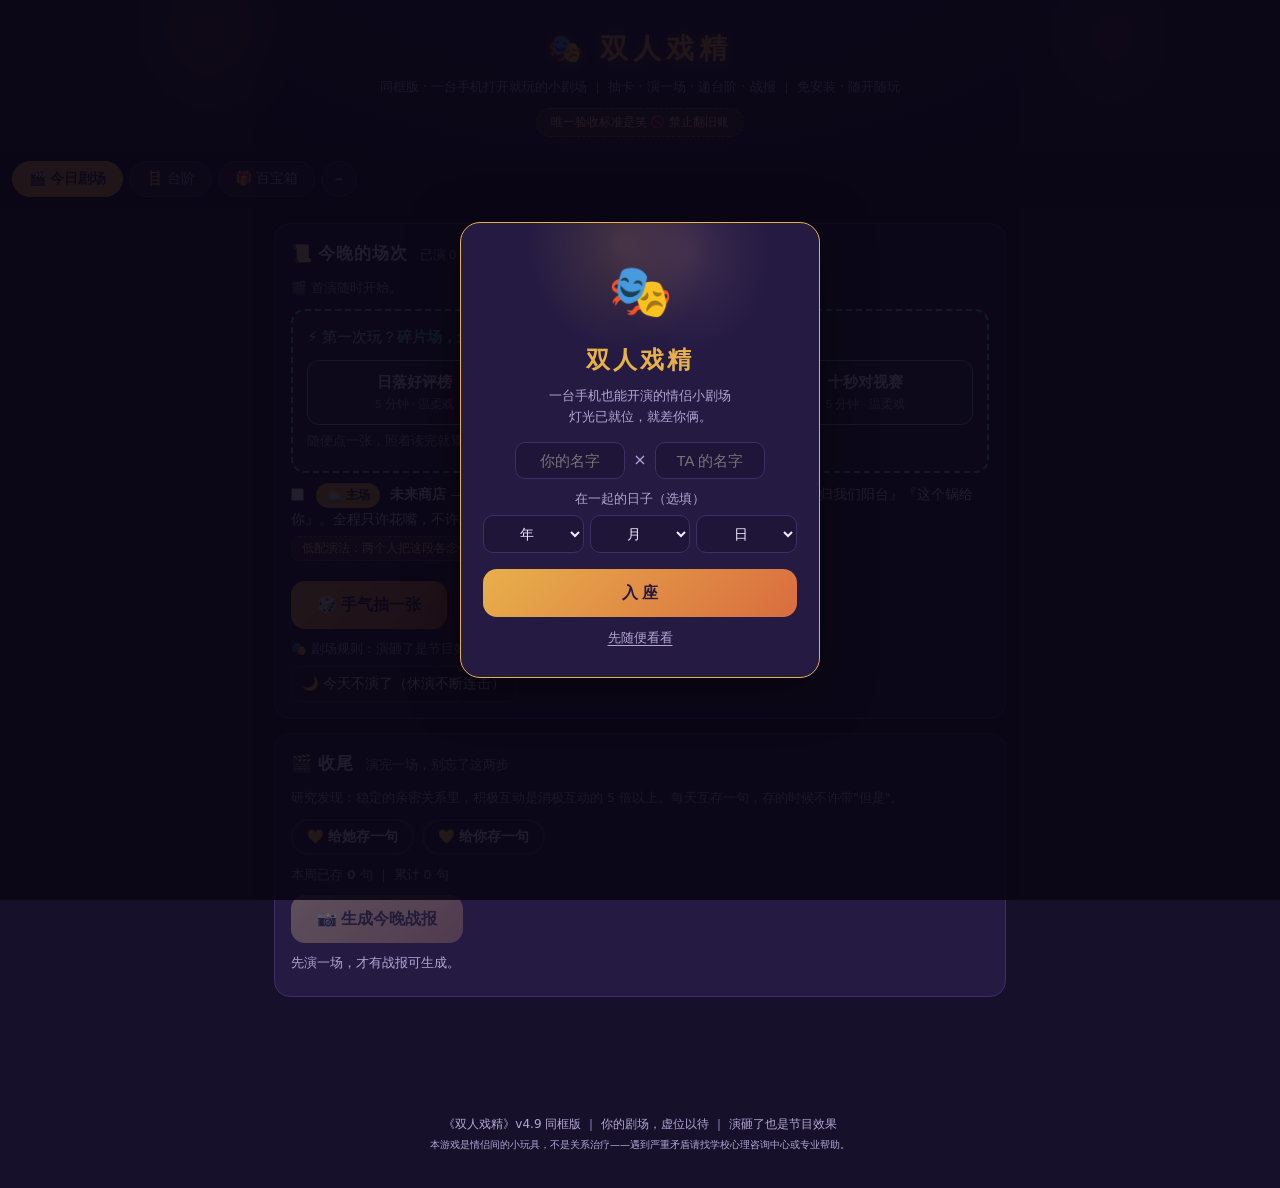
==== commit 036bde22: "v4.9: 台阶发送/接收分离——绑定时发送方只看状态卡(已递出→TA手机上,等就好),操作卡(接住/晚点说)只在对方设备;未绑定保留同框递手机路径;解决用户反馈'自己递的台阶自己收到'" ====
--- a/cloud/site/index.html
+++ b/cloud/site/index.html
@@ -293,6 +293,10 @@
 nav.tabs button.qh-btn { flex: 0 0 auto; padding: 8px 13px; font-weight: 700; line-height: 1.2; }
 nav.tabs button.qh-btn:active { border-color: var(--gold); color: var(--gold); }
 
+/* v4.9 台阶发送方状态卡(绑定时:只看状态,不出现操作按钮) */
+.sent-status { border-color: var(--teal); background: rgba(79,209,197,.06); }
+.sent-status h3 { color: var(--teal); }
+
 </style>
 </head>
 <body>
@@ -315,7 +319,7 @@
   <section class="view" id="view-treasure"></section>
 </main>
 
-<footer>《双人戏精》v4.8 同框版 ｜ 你的剧场，虚位以待 ｜ 演砸了也是节目效果<br><small>本游戏是情侣间的小玩具，不是关系治疗——遇到严重矛盾请找学校心理咨询中心或专业帮助。</small></footer>
+<footer>《双人戏精》v4.9 同框版 ｜ 你的剧场，虚位以待 ｜ 演砸了也是节目效果<br><small>本游戏是情侣间的小玩具，不是关系治疗——遇到严重矛盾请找学校心理咨询中心或专业帮助。</small></footer>
 
 <script>
 /* ===== js/data.js ===== */
@@ -3872,19 +3876,22 @@
         <p class="hint">「晚点说」也是一种回答——不伤人的拒绝方式。</p>
       </div>`).join('')}
 
-      ${pending ? `
+      ${pending && bound ? `
+      <div class="card sent-status">
+        <h3>🪜 已递出「${esc(pending.text)}」</h3>
+        <p class="hint">已在 TA 的手机上了。TA 接住后，这里会自动更新，你的统计也会 +1。<br>——接不接都不追问，等就好。</p>
+      </div>` : pending ? `
       <div class="card">
-        <h3>🪜 台阶已递出，等 TA 回应</h3>
+        <h3>🪜 台阶已递出</h3>
         <div class="repair-pending">
           <p class="rp-text">${pending.icon} <b>${esc(pending.text)}</b></p>
-          <p class="hint" style="border:none;margin:4px 0 0">把手机给 TA、喊 TA 来看，或发台阶卡${bound ? '——已绑定，TA 手机上会直接出现' : ''}。</p>
+          <p class="hint" style="border:none;margin:4px 0 0">把手机给 TA、喊 TA 来看，或发台阶卡。</p>
         </div>
-        <p class="hint">下面记录 <b>TA 的回应</b>——TA 本人亲手点，或持机人代 TA 点（这是你们的日记，不是考勤）：</p>
+        <p class="hint">TA 回应后，在这里记录：</p>
         <div class="rp-btns">
           <button class="btn rp-catch" id="rp-catch">💛 TA 接住了</button>
           <button class="mini" id="rp-later">⏳ TA 晚点说</button>
         </div>
-        <p class="hint">「晚点说」也是一种回答——不伤人的拒绝方式，记录下来就好，不追问。</p>
         <div class="draw-bar" style="justify-content:center"><button class="mini" id="step-card">📸 生成台阶卡（发给 TA）</button></div>
         <div id="stepcard-slot"></div>
       </div>` : `
